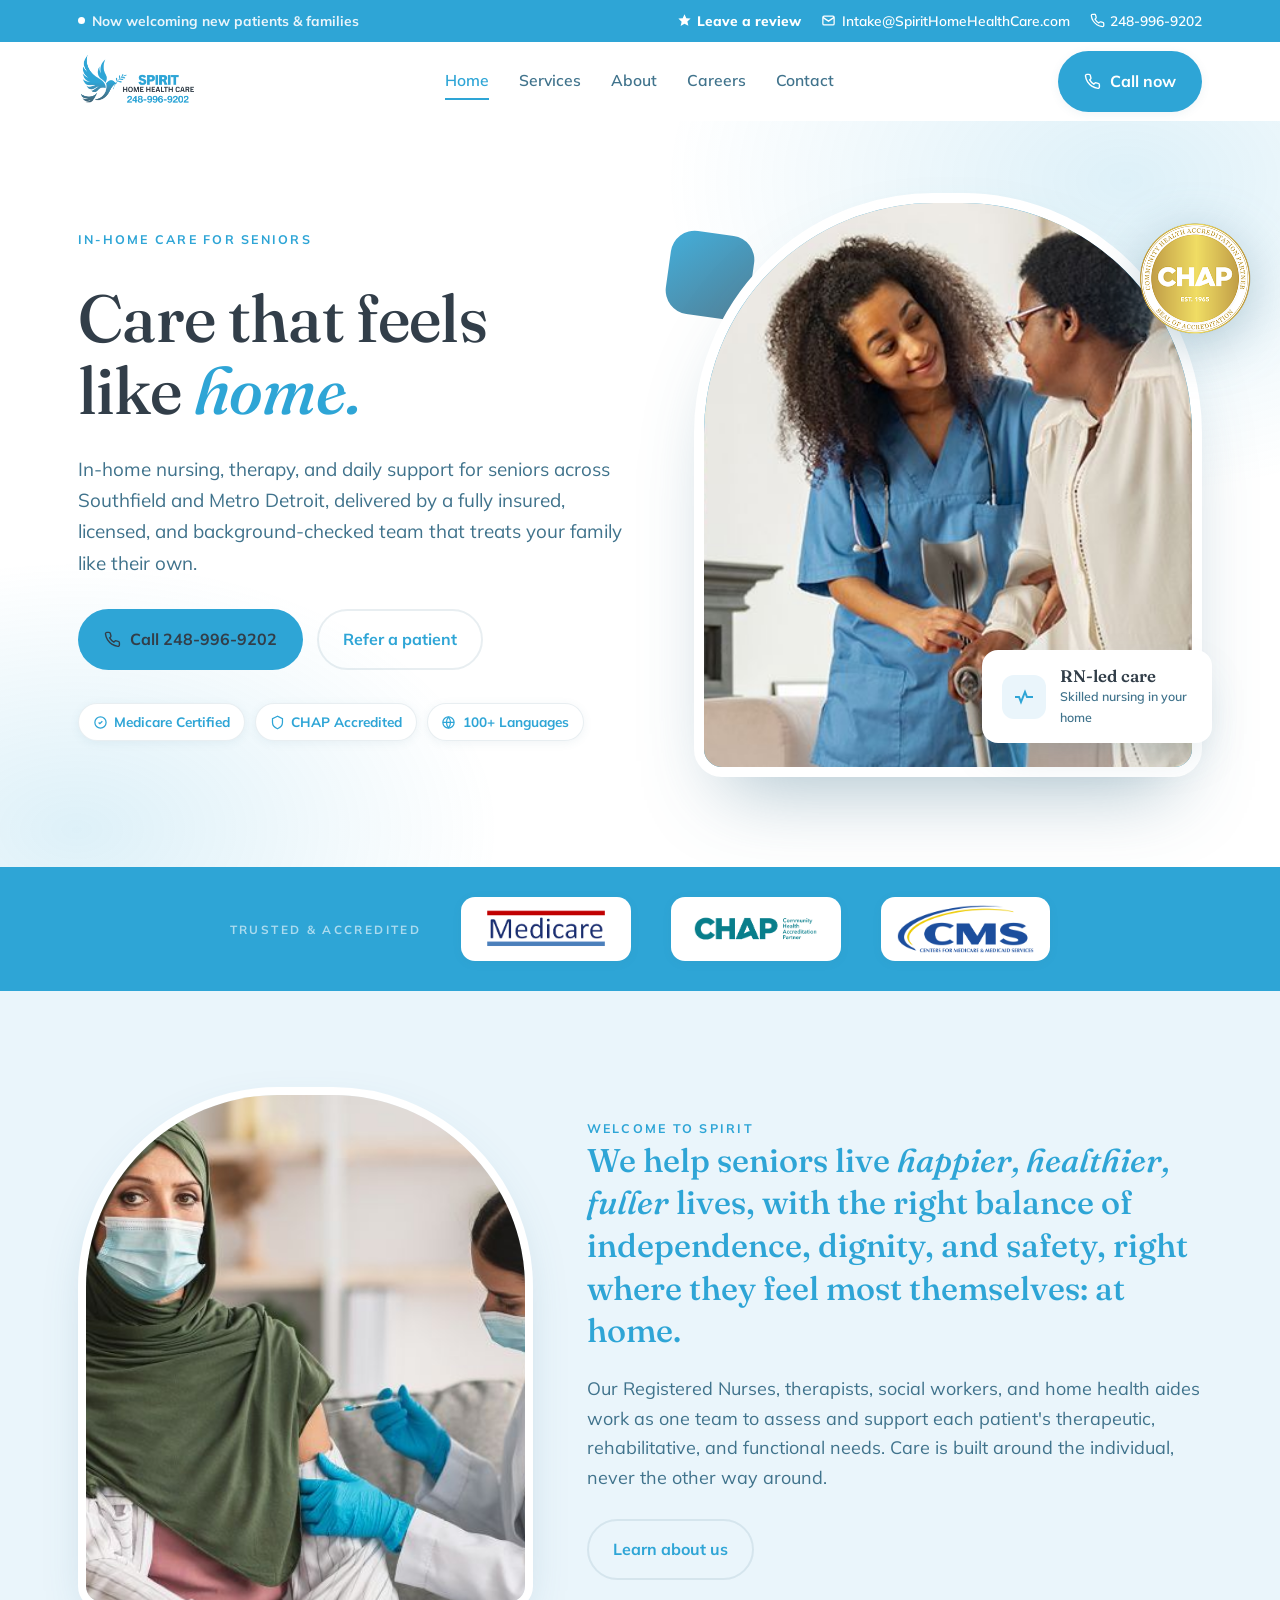
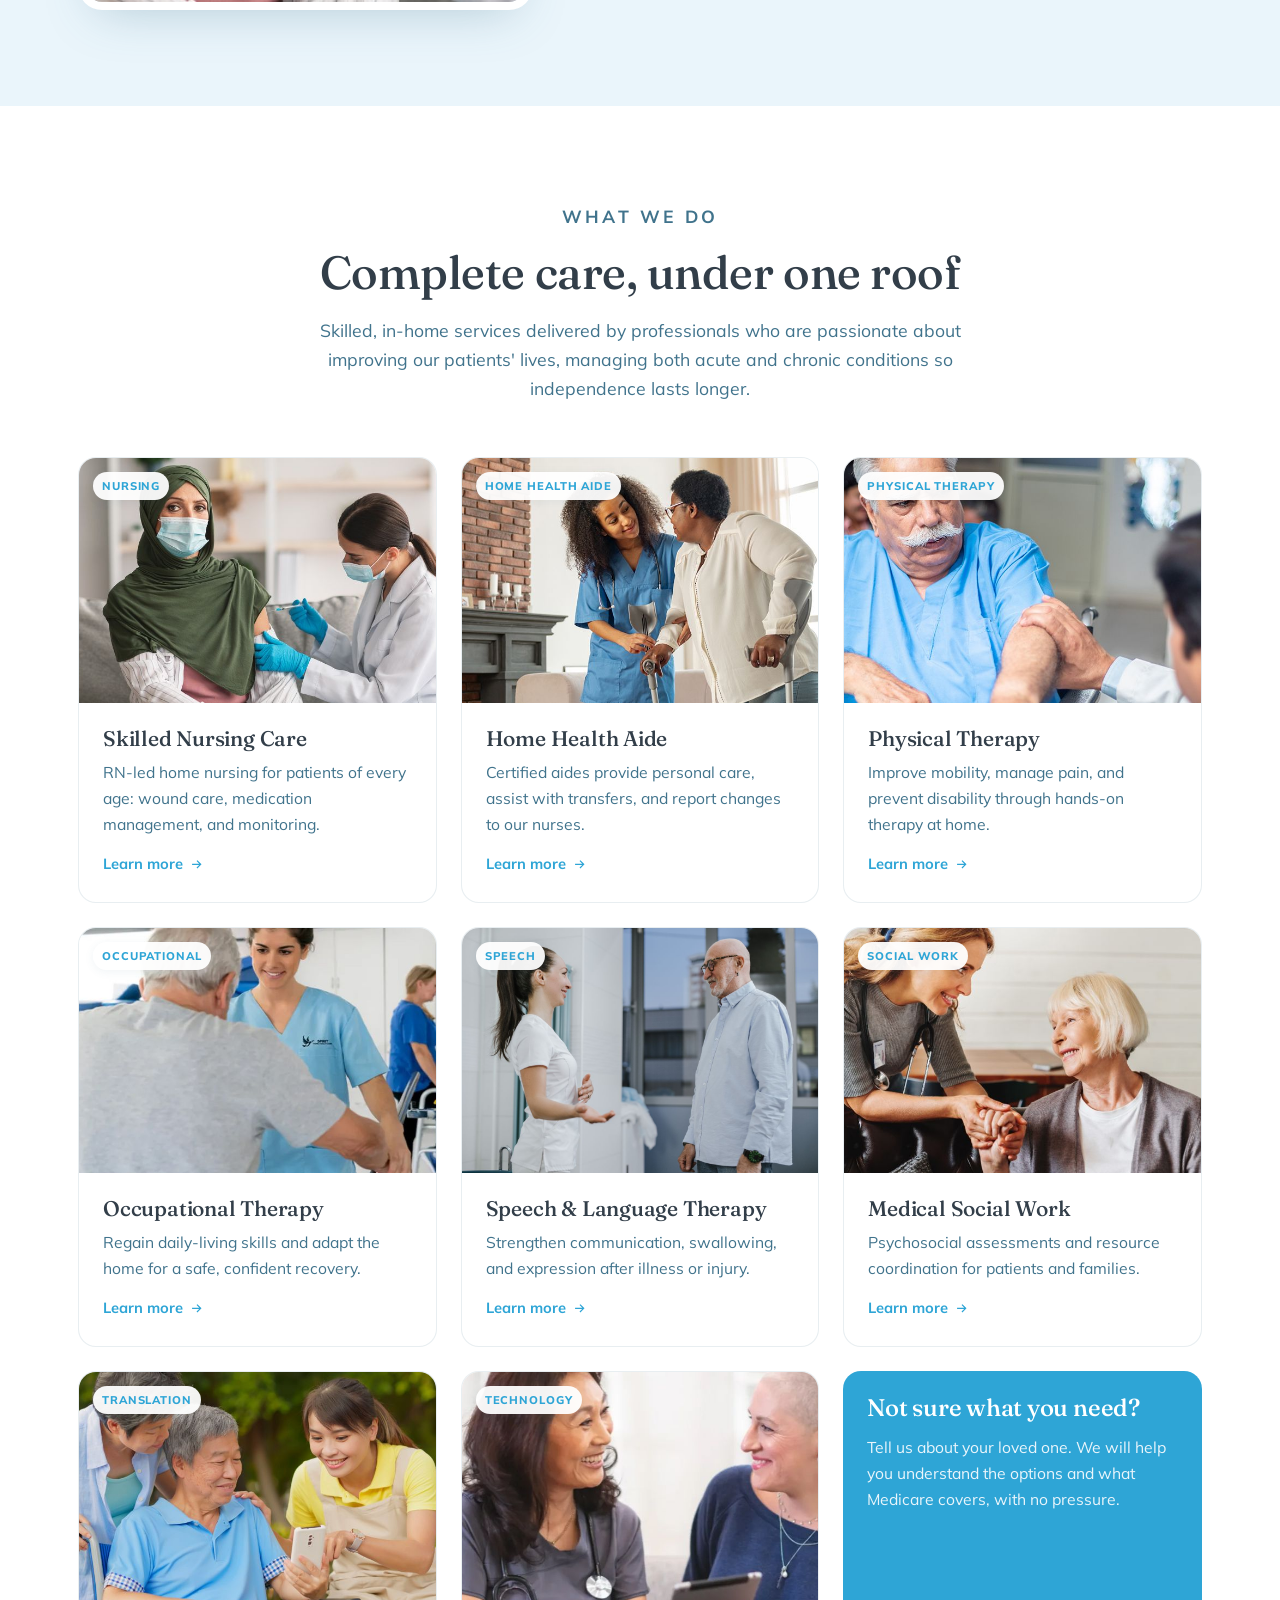
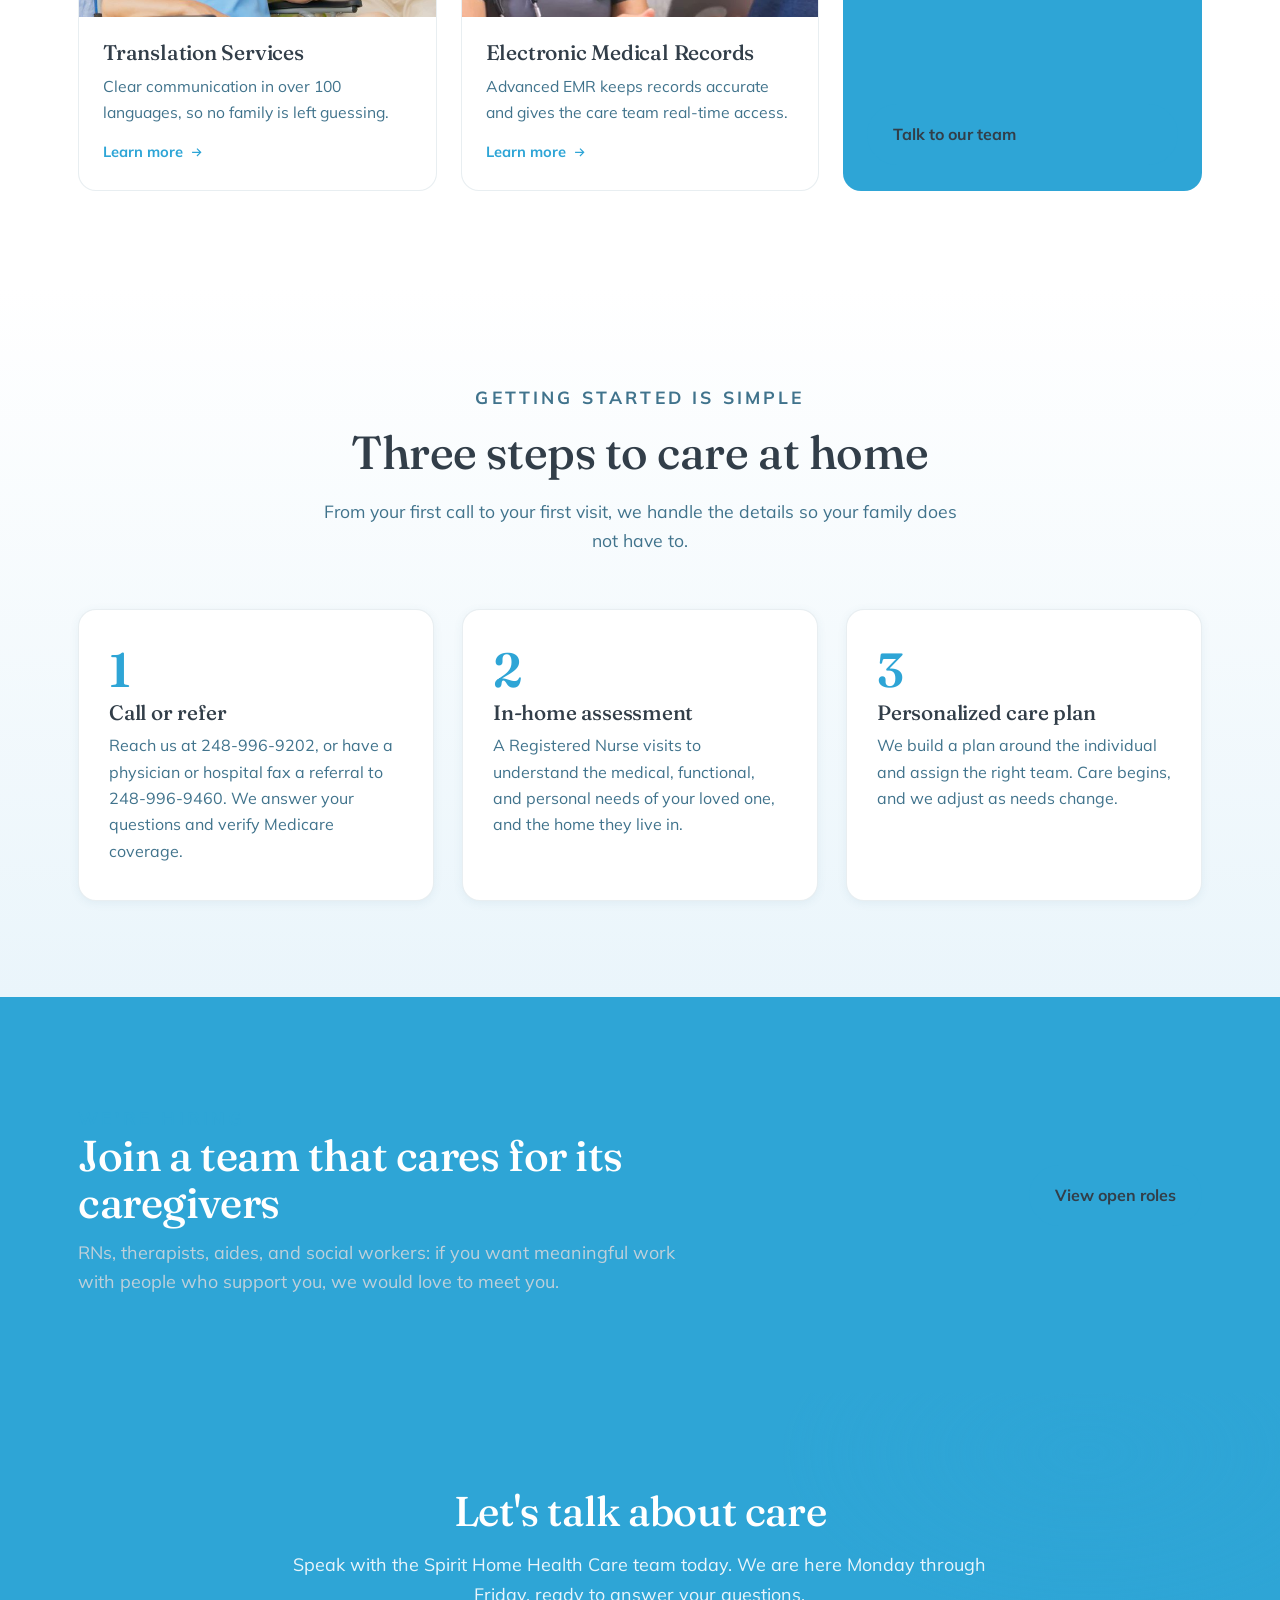
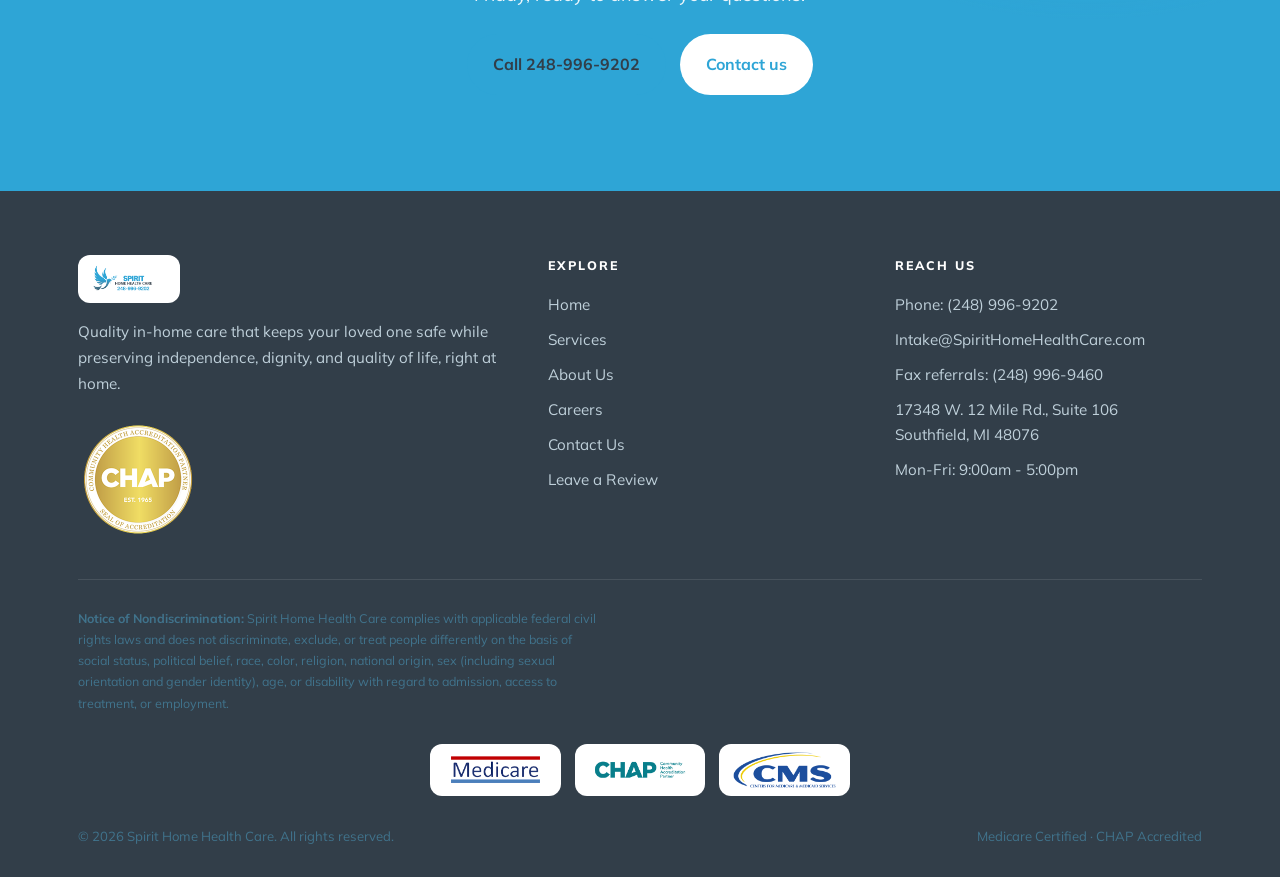
==== index.html @ 1a6d893d "Remove placeholder social media icons and links" ====
<!DOCTYPE html>
<html lang="en">
<head>
<meta charset="UTF-8" />
<meta name="viewport" content="width=device-width, initial-scale=1" />
<title>Spirit Home Health Care | Care that feels like home</title>
<meta name="description" content="In-home nursing, therapy, and daily support for seniors across Southfield and Metro Detroit. Medicare certified, CHAP accredited. Call 248-996-9202." />
<link rel="icon" href="favicon.ico" sizes="any">
<link rel="icon" type="image/png" href="assets/img/favicon-256.png">
<link rel="apple-touch-icon" href="assets/img/apple-touch-icon.png">
<link rel="preconnect" href="https://fonts.googleapis.com">
<link rel="preconnect" href="https://fonts.gstatic.com" crossorigin>
<link href="https://fonts.googleapis.com/css2?family=Fraunces:ital,opsz,wght@0,9..144,400;0,9..144,500;0,9..144,600;1,9..144,400&family=Mulish:wght@400;500;600;700;800&display=swap" rel="stylesheet">
<style>
:root{
  --teal-deep:#2EA5D6;--teal:#2EA5D6;--teal-bright:#2EA5D6;
  --sand:#EAF5FB;--paper:#FFFFFF;--amber:#2EA5D6;--amber-deep:#40738C;
  --ink:#323E49;--ink-soft:#40738C;--line:rgba(64,115,140,.12);
  --shadow-sm:0 2px 10px rgba(64,115,140,.08);--shadow-md:0 18px 50px -20px rgba(64,115,140,.35);
  --shadow-lg:0 40px 80px -30px rgba(64,115,140,.45);--r:18px;--maxw:1180px;
  --display:"Fraunces",Georgia,"Times New Roman",serif;
  --body:"Mulish",-apple-system,BlinkMacSystemFont,"Segoe UI",sans-serif;
}
*{box-sizing:border-box;margin:0;padding:0}
html{scroll-behavior:smooth}
body{font-family:var(--body);color:var(--ink);background:var(--paper);font-size:18px;line-height:1.65;-webkit-font-smoothing:antialiased;overflow-x:hidden}
img{max-width:100%;display:block}
a{color:inherit;text-decoration:none}
h1,h2,h3{font-family:var(--display);font-weight:500;line-height:1.08;letter-spacing:-.01em}
.wrap{max-width:var(--maxw);margin:0 auto;padding:0 28px}
.eyebrow{font-family:var(--body);font-weight:700;font-size:.78rem;letter-spacing:.18em;text-transform:uppercase;color:var(--teal)}
.btn{display:inline-flex;align-items:center;gap:.55em;font-family:var(--body);font-weight:700;font-size:1rem;padding:.95em 1.5em;border-radius:100px;border:2px solid transparent;cursor:pointer;transition:transform .25s cubic-bezier(.2,.8,.2,1),box-shadow .25s,background .25s,color .25s;will-change:transform}
.btn svg{width:1.05em;height:1.05em}
.btn-primary{background:var(--teal-deep);color:#fff;box-shadow:var(--shadow-sm)}
.btn-primary:hover{transform:translateY(-3px);box-shadow:var(--shadow-md);background:#40738C}
.btn-amber{background:var(--amber);color:var(--ink)}
.btn-amber:hover{transform:translateY(-3px);box-shadow:0 18px 40px -16px rgba(46,165,214,.7);background:var(--amber-deep);color:#fff}
.btn-ghost{background:transparent;color:var(--teal-deep);border-color:var(--line)}
.btn-ghost:hover{transform:translateY(-3px);border-color:var(--teal);background:#fff;box-shadow:var(--shadow-sm)}
.btn-white{background:#fff;color:var(--teal-deep)}
.btn-white:hover{transform:translateY(-3px);box-shadow:var(--shadow-md)}
:focus-visible{outline:3px solid var(--amber);outline-offset:3px;border-radius:6px}
.util{background:var(--teal-deep);color:#EAF5FB;font-size:.86rem}
.util .wrap{display:flex;align-items:center;justify-content:space-between;gap:16px;min-height:42px;flex-wrap:wrap}
.util a{display:inline-flex;align-items:center;gap:.4em;font-weight:600;color:#fff}
.util a:hover{color:#BFD0DA}
.util .review{color:#FFFFFF;font-weight:800}
.util .review:hover{color:#fff}
.util .pill{display:inline-flex;align-items:center;gap:.5em}
.util .dot{width:7px;height:7px;border-radius:50%;background:#FFFFFF;animation:pulse 2.4s infinite}
.util .right{display:flex;gap:20px;align-items:center;flex-wrap:wrap}
@keyframes pulse{0%{box-shadow:0 0 0 0 rgba(255,255,255,.6)}70%{box-shadow:0 0 0 9px rgba(255,255,255,0)}100%{box-shadow:0 0 0 0 rgba(255,255,255,0)}}
header.nav{position:sticky;top:0;z-index:50;background:rgba(255,255,255,.82);backdrop-filter:blur(12px);border-bottom:1px solid transparent;transition:box-shadow .3s,border-color .3s}
header.nav.scrolled{box-shadow:var(--shadow-sm);border-color:var(--line)}
.nav .wrap{display:flex;align-items:center;justify-content:space-between;gap:20px;min-height:78px;transition:min-height .3s}
header.nav.scrolled .wrap{min-height:64px}
.brand{display:flex;align-items:center;gap:12px;font-family:var(--display);font-weight:600;font-size:1.32rem;color:var(--teal-deep);letter-spacing:-.02em}
.brand .mark{width:42px;height:42px;border-radius:12px;background:linear-gradient(140deg,var(--teal),var(--teal-deep));display:grid;place-items:center;color:#fff;flex:none;box-shadow:var(--shadow-sm)}
.brand .mark svg{width:24px;height:24px}
.brand small{display:block;font-family:var(--body);font-weight:600;font-size:.62rem;letter-spacing:.12em;text-transform:uppercase;color:var(--teal);margin-top:-2px}
nav.links{display:flex;align-items:center;gap:30px}
nav.links a{font-weight:600;font-size:.98rem;color:var(--ink-soft);position:relative;padding:4px 0}
nav.links a::after{content:"";position:absolute;left:0;bottom:-2px;width:0;height:2px;background:var(--teal);transition:width .28s ease}
nav.links a:hover{color:var(--teal-deep)}
nav.links a:hover::after{width:100%}
.p-home nav.links a[href="index.html"],.p-services nav.links a[href="services.html"],.p-about nav.links a[href="about.html"],.p-careers nav.links a[href="careers.html"],.p-contact nav.links a[href="contact.html"]{color:var(--teal-deep)}
.p-home nav.links a[href="index.html"]::after,.p-services nav.links a[href="services.html"]::after,.p-about nav.links a[href="about.html"]::after,.p-careers nav.links a[href="careers.html"]::after,.p-contact nav.links a[href="contact.html"]::after{width:100%}
.nav-cta{display:flex;align-items:center;gap:14px}
.menu-btn{display:none;position:relative;background:none;border:0;cursor:pointer;color:var(--teal-deep);padding:8px}
.menu-btn svg{width:28px;height:28px;transition:opacity .2s}
.nav-overlay{position:fixed;inset:0;background:rgba(64,115,140,.5);backdrop-filter:blur(2px);opacity:0;visibility:hidden;pointer-events:none;transition:opacity .35s,visibility .35s;z-index:49}
.nav-overlay.open{opacity:1;visibility:visible;pointer-events:auto}
body.menu-open{overflow:hidden}
body.menu-open .menu-btn>svg{opacity:0}
body.menu-open .menu-btn::before,body.menu-open .menu-btn::after{content:"";position:absolute;left:50%;top:50%;width:24px;height:2.5px;background:#fff;border-radius:2px}
body.menu-open .menu-btn::before{transform:translate(-50%,-50%) rotate(45deg)}
body.menu-open .menu-btn::after{transform:translate(-50%,-50%) rotate(-45deg)}
.hero{position:relative;padding:72px 0 90px;overflow:hidden}
.hero::before{content:"";position:absolute;inset:0;z-index:-2;background:radial-gradient(60% 70% at 88% 8%,rgba(46,165,214,.16),transparent 60%),radial-gradient(55% 60% at 6% 95%,rgba(46,165,214,.16),transparent 60%),var(--paper)}
.hero .wrap{display:grid;grid-template-columns:1.05fr .95fr;gap:54px;align-items:center}
.hero-copy{max-width:560px}
.hero h1{font-size:clamp(2.6rem,5.4vw,4.15rem);color:var(--ink);margin:.5em 0 .42em}
.hero h1 .ital{font-style:italic;color:var(--teal-deep)}
.hero p.lede{font-size:1.18rem;color:var(--ink-soft);max-width:30em}
.hero .cta-row{display:flex;gap:14px;flex-wrap:wrap;margin-top:30px}
.hero .chips{display:flex;gap:10px;flex-wrap:wrap;margin-top:34px}
.chip{display:inline-flex;align-items:center;gap:.5em;background:#fff;border:1px solid var(--line);border-radius:100px;padding:.5em 1em;font-size:.85rem;font-weight:700;color:var(--teal-deep);box-shadow:var(--shadow-sm)}
.chip svg{width:1.1em;height:1.1em;color:var(--teal)}
.hero-media{position:relative}
.arch{position:relative;border-radius:240px 240px 28px 28px;overflow:hidden;box-shadow:var(--shadow-lg);aspect-ratio:4/4.6;background:var(--teal-deep);border:10px solid #fff}
.arch svg{width:100%;height:100%;display:block}
.hero-media .badge{position:absolute;right:-10px;bottom:34px;background:#fff;border-radius:16px;padding:16px 20px;box-shadow:var(--shadow-md);display:flex;align-items:center;gap:14px;max-width:230px}
.hero-media .badge .ic{width:44px;height:44px;border-radius:12px;background:var(--sand);display:grid;place-items:center;color:var(--teal);flex:none}
.hero-media .badge .ic svg{width:24px;height:24px}
.hero-media .badge b{font-family:var(--display);font-weight:600;font-size:1.05rem;color:var(--ink);display:block;line-height:1.2}
.hero-media .badge span{font-size:.78rem;color:var(--ink-soft);font-weight:600}
.hero-media .leaf{position:absolute;left:-26px;top:40px;width:84px;height:84px;border-radius:24px;background:linear-gradient(140deg,var(--amber),var(--amber-deep));opacity:.9;z-index:-1;transform:rotate(8deg)}
.page-hero{position:relative;padding:60px 0 52px;overflow:hidden}
.page-hero::before{content:"";position:absolute;inset:0;z-index:-1;background:radial-gradient(60% 90% at 92% 0%,rgba(46,165,214,.14),transparent 60%),radial-gradient(50% 80% at 0% 100%,rgba(46,165,214,.14),transparent 60%),var(--paper)}
.page-hero .crumb{font-weight:700;font-size:.8rem;color:var(--teal);letter-spacing:.04em}
.page-hero .crumb a{color:var(--ink-soft)}
.page-hero .crumb a:hover{color:var(--teal)}
.page-hero h1{font-size:clamp(2.3rem,5vw,3.5rem);color:var(--ink);margin:.3em 0 .35em}
.page-hero p{font-size:1.15rem;color:var(--ink-soft);max-width:46em}
.trust{background:var(--teal-deep);color:#BFD0DA;padding:30px 0}
.trust .wrap{display:flex;align-items:center;justify-content:center;gap:16px 40px;flex-wrap:wrap}
.trust .label{font-size:.74rem;letter-spacing:.2em;text-transform:uppercase;font-weight:700;color:rgba(255,255,255,.6)}
.seal{display:inline-flex;align-items:center;gap:10px;background:#fff;color:var(--teal-deep);border-radius:14px;padding:.55em 1.15em;font-weight:800;font-size:.9rem;box-shadow:var(--shadow-sm)}
.seal svg{width:26px;height:26px;color:var(--teal);flex:none}
.seal small{display:block;font-weight:600;font-size:.66rem;color:var(--ink-soft);letter-spacing:.02em}
.seal img{height:48px;width:auto;display:block}
section{padding:96px 0}
.sec-head{max-width:660px;margin-bottom:54px}
.sec-head.center{margin-left:auto;margin-right:auto;text-align:center}
.sec-head h2{font-size:clamp(2rem,4vw,2.9rem);color:var(--ink);margin:.35em 0 .4em}
.sec-head p{color:var(--ink-soft);font-size:1.1rem}
.mission{background:var(--sand)}
.mission .wrap{display:grid;grid-template-columns:.85fr 1.15fr;gap:54px;align-items:center}
.mission .figure{position:relative;border-radius:200px 200px 24px 24px;overflow:hidden;aspect-ratio:1/1.15;border:8px solid #fff;box-shadow:var(--shadow-md);background:var(--sand)}
.mission .figure svg{width:100%;height:100%;display:block}
.mission blockquote{font-family:var(--display);font-size:clamp(1.5rem,3vw,2.05rem);line-height:1.3;color:var(--teal-deep);font-weight:500}
.mission blockquote .ital{font-style:italic}
.mission .who{margin-top:22px;font-weight:700;color:var(--ink)}
.mission .who span{display:block;font-weight:600;color:var(--ink-soft);font-size:.92rem}
.svc-grid{display:grid;grid-template-columns:repeat(3,1fr);gap:24px}
.card{background:#fff;border:1px solid var(--line);border-radius:var(--r);overflow:hidden;display:flex;flex-direction:column;transition:transform .4s cubic-bezier(.2,.8,.2,1),box-shadow .4s}
.card:hover{transform:translateY(-8px);box-shadow:var(--shadow-md)}
.card .ph{position:relative;aspect-ratio:16/11;overflow:hidden;background:var(--sand)}
.card .ph svg{width:100%;height:100%;display:block;transition:transform .7s cubic-bezier(.2,.8,.2,1)}
.card:hover .ph svg{transform:scale(1.06)}
.card .tag{position:absolute;left:14px;top:14px;z-index:1;background:rgba(255,255,255,.94);color:var(--teal-deep);font-size:.7rem;font-weight:800;letter-spacing:.08em;text-transform:uppercase;padding:.4em .8em;border-radius:100px;box-shadow:var(--shadow-sm)}
.card .body{padding:24px 24px 26px;display:flex;flex-direction:column;gap:10px;flex:1}
.card h3{font-size:1.32rem;color:var(--ink)}
.card p{font-size:.98rem;color:var(--ink-soft);flex:1}
.card .more{display:inline-flex;align-items:center;gap:.4em;font-weight:700;font-size:.92rem;color:var(--teal);margin-top:4px}
.card .more svg{width:1em;height:1em;transition:transform .25s}
.card:hover .more svg{transform:translateX(4px)}
.steps{background:linear-gradient(180deg,var(--paper),var(--sand))}
.step-grid{display:grid;grid-template-columns:repeat(3,1fr);gap:28px}
.step{background:#fff;border-radius:var(--r);padding:36px 30px;border:1px solid var(--line);position:relative;box-shadow:var(--shadow-sm)}
.step .num{font-family:var(--display);font-size:3rem;color:var(--amber);font-weight:600;line-height:1}
.step h3{font-size:1.3rem;margin:.4em 0 .35em;color:var(--ink)}
.step p{color:var(--ink-soft);font-size:1rem}
.why .wrap{display:grid;grid-template-columns:1fr 1fr;gap:60px;align-items:center}
.val{display:flex;gap:18px;padding:20px 0;border-top:1px solid var(--line)}
.val:first-of-type{border-top:0}
.val .ic{width:52px;height:52px;border-radius:14px;background:var(--sand);color:var(--teal);display:grid;place-items:center;flex:none}
.val .ic svg{width:26px;height:26px}
.val h3{font-size:1.18rem;margin-bottom:4px;color:var(--ink)}
.val p{color:var(--ink-soft);font-size:.98rem}
.why-media{position:relative;border-radius:24px 24px 200px 200px;overflow:hidden;aspect-ratio:1/1.2;border:8px solid #fff;box-shadow:var(--shadow-md);background:var(--teal-deep)}
.why-media svg{width:100%;height:100%;display:block}
.arch img,.mission .figure img,.why-media img{width:100%;height:100%;object-fit:cover;display:block}
.card .ph img{width:100%;height:100%;object-fit:cover;display:block;transition:transform .7s cubic-bezier(.2,.8,.2,1)}
.card:hover .ph img{transform:scale(1.06)}
.svc-row{display:grid;grid-template-columns:1fr 1fr;gap:50px;align-items:center;padding:46px 0;border-bottom:1px solid var(--line)}
.svc-row:last-of-type{border-bottom:0}
.svc-row .svc-art{border-radius:var(--r);overflow:hidden;box-shadow:var(--shadow-md);aspect-ratio:16/12;background:var(--sand)}
.svc-row.flip .svc-art{order:2}
.svc-art svg{width:100%;height:100%;display:block}
.svc-row .tagx{display:inline-block;font-size:.72rem;font-weight:800;letter-spacing:.12em;text-transform:uppercase;color:var(--teal);margin-bottom:8px}
.svc-row h2{font-size:clamp(1.6rem,3vw,2.05rem);color:var(--ink);margin-bottom:.4em}
.svc-row p{color:var(--ink-soft)}
.svc-row ul{list-style:none;margin-top:18px;display:grid;gap:10px}
.svc-row li{display:flex;gap:10px;align-items:flex-start;font-weight:600;color:var(--ink);font-size:.98rem}
.svc-row li svg{width:20px;height:20px;color:var(--teal);flex:none;margin-top:2px}
.roles{display:grid;grid-template-columns:repeat(3,1fr);gap:22px}
.role{background:#fff;border:1px solid var(--line);border-radius:var(--r);padding:28px;box-shadow:var(--shadow-sm);transition:transform .35s,box-shadow .35s}
.role:hover{transform:translateY(-6px);box-shadow:var(--shadow-md)}
.role .ic{width:50px;height:50px;border-radius:13px;background:var(--sand);color:var(--teal);display:grid;place-items:center;margin-bottom:14px}
.role .ic svg{width:26px;height:26px}
.role h3{font-size:1.2rem;color:var(--ink);margin-bottom:6px}
.role p{font-size:.95rem;color:var(--ink-soft)}
.role .type{font-size:.78rem;font-weight:800;letter-spacing:.08em;text-transform:uppercase;color:var(--amber-deep);margin-top:14px}
.stats{display:grid;grid-template-columns:repeat(4,1fr);gap:20px}
.stat{background:#fff;border:1px solid var(--line);border-radius:var(--r);padding:26px;text-align:center;box-shadow:var(--shadow-sm)}
.stat b{font-family:var(--display);font-size:2.4rem;color:var(--teal-deep);display:block;line-height:1}
.stat span{font-weight:700;font-size:.9rem;color:var(--ink-soft);margin-top:6px;display:block}
.careers-band{background:var(--teal-deep);color:#EAF5FB;position:relative;overflow:hidden}
.careers-band::before{content:"";position:absolute;inset:0;background:radial-gradient(50% 80% at 85% 20%,rgba(46,165,214,.3),transparent 60%),radial-gradient(40% 70% at 10% 90%,rgba(46,165,214,.22),transparent 60%)}
.careers-band .wrap{position:relative;display:grid;grid-template-columns:1.4fr .9fr;gap:40px;align-items:center}
.careers-band h2{color:#fff;font-size:clamp(1.9rem,3.6vw,2.7rem)}
.careers-band p{color:#BFD0DA;font-size:1.12rem;margin-top:.6em;max-width:34em}
.careers-band .cta-side{display:flex;justify-content:flex-end}
.cta-band{background:linear-gradient(150deg,var(--teal-deep),var(--teal));color:#fff;text-align:center;position:relative;overflow:hidden}
.cta-band::before{content:"";position:absolute;inset:0;background:radial-gradient(40% 70% at 85% 15%,rgba(46,165,214,.35),transparent 60%),radial-gradient(40% 70% at 12% 90%,rgba(46,165,214,.25),transparent 60%)}
.cta-band .wrap{position:relative}
.cta-band h2{color:#fff;font-size:clamp(1.8rem,3.6vw,2.6rem);margin-bottom:.4em}
.cta-band p{color:#EAF5FB;font-size:1.12rem;max-width:40em;margin:0 auto 1.4em}
.cta-band .btn-row{display:flex;gap:14px;justify-content:center;flex-wrap:wrap}
.contact{background:var(--sand)}
.contact .wrap{display:grid;grid-template-columns:1fr 1.05fr;gap:50px;align-items:start}
.contact-info .line{display:flex;gap:16px;padding:18px 0;border-bottom:1px solid var(--line)}
.contact-info .line>div{min-width:0;flex:1}
.contact-info .line:last-child{border-bottom:0}
.contact-info .ic{width:48px;height:48px;border-radius:12px;background:#fff;color:var(--teal);display:grid;place-items:center;flex:none;box-shadow:var(--shadow-sm)}
.contact-info .ic svg{width:24px;height:24px}
.contact-info .label{font-size:.74rem;letter-spacing:.14em;text-transform:uppercase;font-weight:800;color:var(--teal);margin-bottom:2px}
.contact-info .val-txt{font-size:1.12rem;font-weight:700;color:var(--ink);overflow-wrap:anywhere}
.contact-info .val-txt a:hover{color:var(--teal)}
.contact-info .sub{font-size:.92rem;color:var(--ink-soft);font-weight:600}
.form{background:#fff;border-radius:var(--r);padding:34px;box-shadow:var(--shadow-md);border:1px solid var(--line)}
.form h3{font-size:1.55rem;color:var(--ink);margin-bottom:6px}
.form>p{color:var(--ink-soft);font-size:.98rem;margin-bottom:22px}
.field{margin-bottom:16px}
.field label{display:block;font-weight:700;font-size:.86rem;color:var(--ink);margin-bottom:6px}
.field input,.field select,.field textarea{width:100%;font-family:var(--body);font-size:1rem;color:var(--ink);padding:.85em 1em;border:1.5px solid var(--line);border-radius:12px;background:var(--paper);transition:border-color .2s,box-shadow .2s}
.field input:focus,.field select:focus,.field textarea:focus{outline:none;border-color:var(--teal);box-shadow:0 0 0 4px rgba(21,128,143,.12)}
.row2{display:grid;grid-template-columns:1fr 1fr;gap:16px}
.form .btn-amber{width:100%;justify-content:center;margin-top:6px}
.form .note{font-size:.8rem;color:var(--ink-soft);text-align:center;margin-top:12px}
.map-embed{border-radius:var(--r);overflow:hidden;box-shadow:var(--shadow-md);border:1px solid var(--line);aspect-ratio:16/9;background:var(--sand);margin-top:40px}
.map-embed iframe{width:100%;height:100%;border:0;display:block}
footer.site{background:var(--ink);color:#BFD0DA;padding:64px 0 30px;font-size:.95rem}
footer.site .top{display:grid;grid-template-columns:1.4fr 1fr 1fr;gap:40px;padding-bottom:40px;border-bottom:1px solid rgba(255,255,255,.1)}
footer.site .brand{color:#fff}
footer.site .brand small{color:var(--teal-bright)}
footer.site p.about{margin-top:16px;max-width:32em;color:#BFD0DA;line-height:1.7}
footer.site h4{font-family:var(--body);font-weight:800;font-size:.78rem;letter-spacing:.16em;text-transform:uppercase;color:#fff;margin-bottom:16px}
footer.site ul{list-style:none;display:flex;flex-direction:column;gap:10px}
footer.site ul a{overflow-wrap:anywhere}
footer.site ul a:hover{color:var(--amber)}
footer.site .social{display:flex;gap:12px;margin-top:18px}
footer.site .social a{width:40px;height:40px;border-radius:10px;background:rgba(255,255,255,.08);display:grid;place-items:center;transition:background .25s,transform .25s}
footer.site .social a:hover{background:var(--teal);transform:translateY(-3px)}
footer.site .social svg{width:18px;height:18px;color:#fff}
footer.site .notice{font-size:.78rem;color:#40738C;line-height:1.7;margin-top:28px;max-width:75ch}
footer.site .legal{display:flex;justify-content:space-between;gap:16px;flex-wrap:wrap;margin-top:24px;font-size:.82rem;color:#40738C}
.reveal{opacity:0;transform:translateY(26px);transition:opacity .8s cubic-bezier(.2,.8,.2,1),transform .8s cubic-bezier(.2,.8,.2,1)}
.reveal.in{opacity:1;transform:none}
[data-delay="1"]{transition-delay:.08s}[data-delay="2"]{transition-delay:.16s}
[data-delay="3"]{transition-delay:.24s}[data-delay="4"]{transition-delay:.32s}[data-delay="5"]{transition-delay:.4s}
.load{opacity:0;transform:translateY(20px);animation:rise .9s cubic-bezier(.2,.8,.2,1) forwards}
.load.d1{animation-delay:.1s}.load.d2{animation-delay:.24s}.load.d3{animation-delay:.38s}.load.d4{animation-delay:.52s}.load.d5{animation-delay:.66s}
@keyframes rise{to{opacity:1;transform:none}}
.arch{animation:archIn 1.1s cubic-bezier(.2,.8,.2,1) .3s both}
@keyframes archIn{from{opacity:0;transform:translateY(24px)}to{opacity:1;transform:none}}
@media(max-width:980px){
 .hero .wrap{grid-template-columns:1fr;gap:42px}
 .hero-media{max-width:460px;margin:0 auto}
 .mission .wrap,.why .wrap,.contact .wrap,.careers-band .wrap{grid-template-columns:1fr;gap:38px}
 .careers-band .cta-side{justify-content:flex-start}
 .svc-grid,.roles{grid-template-columns:repeat(2,1fr)}
 .step-grid{grid-template-columns:1fr}
 .svc-row{grid-template-columns:1fr;gap:30px}
 .svc-row.flip .svc-art{order:0}
 .stats{grid-template-columns:repeat(2,1fr)}
 footer.site .top{grid-template-columns:1fr 1fr}
}
@media(max-width:900px){
 nav.links{position:fixed;top:0;right:0;left:auto;width:min(320px,84vw);height:100vh;height:100dvh;background:linear-gradient(160deg,var(--teal-deep),#323E49);flex-direction:column;align-items:flex-start;justify-content:flex-start;gap:6px;padding:96px 28px;box-shadow:var(--shadow-lg);transform:translateX(105%);transition:transform .35s cubic-bezier(.2,.8,.2,1);z-index:60;overflow-y:auto}
 nav.links.open{transform:none}
 nav.links a{font-size:1.1rem;font-weight:700;padding:12px 0;width:100%;border-bottom:1px solid rgba(255,255,255,.14);color:#fff}
 nav.links a:hover{color:var(--amber)}
 .p-home nav.links a[href="index.html"],.p-services nav.links a[href="services.html"],.p-about nav.links a[href="about.html"],.p-careers nav.links a[href="careers.html"],.p-contact nav.links a[href="contact.html"]{color:var(--amber)}
 .menu-btn{display:inline-flex;z-index:70}
 .nav-cta .btn-text{display:none}
}
@media(max-width:720px){
 body{font-size:17px}
 .svc-grid,.roles{grid-template-columns:1fr}
 .util .hide-sm{display:none}
 .row2{grid-template-columns:1fr}
 footer.site .top{grid-template-columns:1fr}
 section{padding:72px 0}
}
@media(prefers-reduced-motion:reduce){
 *{animation:none!important;transition:none!important;scroll-behavior:auto!important}
 .reveal{opacity:1;transform:none}.load{opacity:1;transform:none}
}

.brand .logo{height:54px;width:auto;display:block}
.brand{gap:0}
@media(max-width:560px){.brand .logo{height:44px}}
.hero-seal{position:absolute;top:96px;right:24px;width:122px;height:122px;z-index:3;filter:drop-shadow(0 12px 26px rgba(64,115,140,.35))}@media(max-width:900px){.hero-seal{width:88px;top:72px;right:14px}}
.gt-wrap{display:inline-flex;align-items:center}#google_translate_element .goog-te-gadget{font-size:0}#google_translate_element .goog-te-combo{margin:0;padding:3px 8px;border-radius:8px;border:1px solid rgba(255,255,255,.45);background:rgba(255,255,255,.14);color:#fff;font-family:var(--body);font-size:.8rem;font-weight:600;cursor:pointer;line-height:1.3}#google_translate_element .goog-te-combo option{color:#323E49}.goog-te-banner-frame,.goog-logo-link,.goog-te-gadget span{display:none!important}.goog-te-gadget{color:transparent!important}body{top:0!important}
</style>
</head>
<body class="p-home">
<div class="util">
  <div class="wrap">
    <span class="pill"><span class="dot"></span><strong>Now welcoming new patients &amp; families</strong></span>
    <span class="right">
      <span class="gt-wrap"><span id="google_translate_element"></span></span>
      <a class="review" href="https://maps.app.goo.gl/78KayNpbwFcHHtH17" target="_blank" rel="noopener" aria-label="Leave us a Google review"><svg viewBox="0 0 24 24" fill="currentColor" width="15" height="15"><path d="M12 2l2.9 6.3 6.9.6-5.2 4.6 1.6 6.8L12 17.3 5.8 20.9l1.6-6.8L2.2 8.9l6.9-.6z"/></svg>Leave a review</a>
      <a class="hide-sm" href="mailto:Intake@SpiritHomeHealthCare.com"><svg viewBox="0 0 24 24" fill="none" stroke="currentColor" stroke-width="2" width="15" height="15"><rect x="3" y="5" width="18" height="14" rx="2"/><path d="m3 7 9 6 9-6"/></svg>Intake@SpiritHomeHealthCare.com</a>
      <a href="tel:+12489969202"><svg viewBox="0 0 24 24" fill="none" stroke="currentColor" stroke-width="2" width="15" height="15"><path d="M22 16.92v3a2 2 0 0 1-2.18 2 19.79 19.79 0 0 1-8.63-3.07 19.5 19.5 0 0 1-6-6 19.79 19.79 0 0 1-3.07-8.67A2 2 0 0 1 4.11 2h3a2 2 0 0 1 2 1.72c.13.96.36 1.9.7 2.81a2 2 0 0 1-.45 2.11L8.09 9.91a16 16 0 0 0 6 6l1.27-1.27a2 2 0 0 1 2.11-.45c.91.34 1.85.57 2.81.7A2 2 0 0 1 22 16.92z"/></svg>248-996-9202</a>
    </span>
  </div>
</div>
<header class="nav" id="nav">
  <div class="wrap">
    <a class="brand" href="index.html"><img src="assets/img/logo.png" alt="Spirit Home Health Care, 248-996-9202" class="logo"/></a>
    <nav class="links" id="links">
      <a href="index.html">Home</a><a href="services.html">Services</a><a href="about.html">About</a><a href="careers.html">Careers</a><a href="contact.html">Contact</a>
    </nav>
    <div class="nav-cta">
      <a class="btn btn-primary" href="tel:+12489969202"><svg viewBox="0 0 24 24" fill="none" stroke="currentColor" stroke-width="2"><path d="M22 16.92v3a2 2 0 0 1-2.18 2 19.79 19.79 0 0 1-8.63-3.07 19.5 19.5 0 0 1-6-6 19.79 19.79 0 0 1-3.07-8.67A2 2 0 0 1 4.11 2h3a2 2 0 0 1 2 1.72c.13.96.36 1.9.7 2.81a2 2 0 0 1-.45 2.11L8.09 9.91a16 16 0 0 0 6 6l1.27-1.27a2 2 0 0 1 2.11-.45c.91.34 1.85.57 2.81.7A2 2 0 0 1 22 16.92z"/></svg><span class="btn-text">Call now</span></a>
      <button class="menu-btn" id="menuBtn" aria-label="Open menu" aria-expanded="false"><svg viewBox="0 0 24 24" fill="none" stroke="currentColor" stroke-width="2"><line x1="4" y1="7" x2="20" y2="7"/><line x1="4" y1="12" x2="20" y2="12"/><line x1="4" y1="17" x2="20" y2="17"/></svg></button>
    </div>
  </div>
</header>
<div class="nav-overlay" id="navOverlay" aria-hidden="true"></div>
<main>
<section class="hero">
  <img class="hero-seal" src="assets/img/chap-seal.png" alt="CHAP Accredited, Seal of Accreditation"/>
  <div class="wrap">
    <div class="hero-copy">
      <p class="eyebrow load d1">In-home care for seniors</p>
      <h1 class="load d2">Care that feels<br>like <span class="ital">home.</span></h1>
      <p class="lede load d3">In-home nursing, therapy, and daily support for seniors across Southfield and Metro Detroit, delivered by a fully insured, licensed, and background-checked team that treats your family like their own.</p>
      <div class="cta-row load d4">
        <a class="btn btn-amber" href="tel:+12489969202"><svg viewBox="0 0 24 24" fill="none" stroke="currentColor" stroke-width="2"><path d="M22 16.92v3a2 2 0 0 1-2.18 2 19.79 19.79 0 0 1-8.63-3.07 19.5 19.5 0 0 1-6-6 19.79 19.79 0 0 1-3.07-8.67A2 2 0 0 1 4.11 2h3a2 2 0 0 1 2 1.72c.13.96.36 1.9.7 2.81a2 2 0 0 1-.45 2.11L8.09 9.91a16 16 0 0 0 6 6l1.27-1.27a2 2 0 0 1 2.11-.45c.91.34 1.85.57 2.81.7A2 2 0 0 1 22 16.92z"/></svg>Call 248-996-9202</a>
        <a class="btn btn-ghost" href="contact.html">Refer a patient</a>
      </div>
      <div class="chips load d5">
        <span class="chip"><svg viewBox="0 0 24 24" fill="none" stroke="currentColor" stroke-width="2"><path d="m9 12 2 2 4-4"/><circle cx="12" cy="12" r="9"/></svg>Medicare Certified</span>
        <span class="chip"><svg viewBox="0 0 24 24" fill="none" stroke="currentColor" stroke-width="2"><path d="M12 2 4 6v6c0 5 3.5 8 8 10 4.5-2 8-5 8-10V6z"/></svg>CHAP Accredited</span>
        <span class="chip"><svg viewBox="0 0 24 24" fill="none" stroke="currentColor" stroke-width="2"><circle cx="12" cy="12" r="9"/><path d="M3 12h18M12 3a15 15 0 0 1 0 18M12 3a15 15 0 0 0 0 18"/></svg>100+ Languages</span>
      </div>
    </div>
    <div class="hero-media">
      <span class="leaf" aria-hidden="true"></span>
      <div class="arch"><img src="assets/img/hha.jpg" alt="A caregiver attending to a senior at home" loading="lazy"/></div>
      <div class="badge"><span class="ic"><svg viewBox="0 0 24 24" fill="none" stroke="currentColor" stroke-width="2"><path d="M3 12h4l2 5 4-10 2 5h6"/></svg></span><span><b>RN-led care</b><span>Skilled nursing in your home</span></span></div>
    </div>
  </div>
</section>

<div class="trust">
  <div class="wrap reveal">
    <span class="label">Trusted &amp; Accredited</span>
    <span class="seal"><img src="assets/img/cert-medicare.png" alt="Medicare Certified"/></span>
    <span class="seal"><img src="assets/img/cert-chap.png" alt="CHAP Accredited"/></span>
    <span class="seal"><img src="assets/img/cert-cms.png" alt="CMS, Centers for Medicare &amp; Medicaid Services"/></span>
  </div>
</div>

<section class="mission">
  <div class="wrap">
    <div class="figure reveal"><img src="assets/img/nursing.jpg" alt="Skilled in-home care from the Spirit team" loading="lazy"/></div>
    <div class="reveal" data-delay="1">
      <p class="eyebrow">Welcome to Spirit</p>
      <blockquote>We help seniors live <span class="ital">happier, healthier, fuller</span> lives, with the right balance of independence, dignity, and safety, right where they feel most themselves: at home.</blockquote>
      <p style="margin-top:22px;color:var(--ink-soft)">Our Registered Nurses, therapists, social workers, and home health aides work as one team to assess and support each patient's therapeutic, rehabilitative, and functional needs. Care is built around the individual, never the other way around.</p>
      <a class="btn btn-ghost" href="about.html" style="margin-top:26px">Learn about us</a>
    </div>
  </div>
</section>

<section id="services">
  <div class="wrap">
    <div class="sec-head center reveal">
      <p class="eyebrow">What we do</p>
      <h2>Complete care, under one roof</h2>
      <p>Skilled, in-home services delivered by professionals who are passionate about improving our patients' lives, managing both acute and chronic conditions so independence lasts longer.</p>
    </div>
    <div class="svc-grid">
      <a class="card reveal" href="services.html#nursing"><div class="ph"><span class="tag">Nursing</span><img src="assets/img/nursing.jpg" alt="Skilled nursing care" loading="lazy"/></div><div class="body"><h3>Skilled Nursing Care</h3><p>RN-led home nursing for patients of every age: wound care, medication management, and monitoring.</p><span class="more">Learn more <svg viewBox="0 0 24 24" fill="none" stroke="currentColor" stroke-width="2"><path d="M5 12h14M13 6l6 6-6 6"/></svg></span></div></a>
      <a class="card reveal" data-delay="1" href="services.html#hha"><div class="ph"><span class="tag">Home Health Aide</span><img src="assets/img/hha.jpg" alt="Home health aide assisting a patient" loading="lazy"/></div><div class="body"><h3>Home Health Aide</h3><p>Certified aides provide personal care, assist with transfers, and report changes to our nurses.</p><span class="more">Learn more <svg viewBox="0 0 24 24" fill="none" stroke="currentColor" stroke-width="2"><path d="M5 12h14M13 6l6 6-6 6"/></svg></span></div></a>
      <a class="card reveal" data-delay="2" href="services.html#pt"><div class="ph"><span class="tag">Physical Therapy</span><img src="assets/img/pt.jpg" alt="Physical therapy at home" loading="lazy"/></div><div class="body"><h3>Physical Therapy</h3><p>Improve mobility, manage pain, and prevent disability through hands-on therapy at home.</p><span class="more">Learn more <svg viewBox="0 0 24 24" fill="none" stroke="currentColor" stroke-width="2"><path d="M5 12h14M13 6l6 6-6 6"/></svg></span></div></a>
      <a class="card reveal" href="services.html#ot"><div class="ph"><span class="tag">Occupational</span><img src="assets/img/ot.jpg" alt="Occupational therapy at home" loading="lazy"/></div><div class="body"><h3>Occupational Therapy</h3><p>Regain daily-living skills and adapt the home for a safe, confident recovery.</p><span class="more">Learn more <svg viewBox="0 0 24 24" fill="none" stroke="currentColor" stroke-width="2"><path d="M5 12h14M13 6l6 6-6 6"/></svg></span></div></a>
      <a class="card reveal" data-delay="1" href="services.html#slt"><div class="ph"><span class="tag">Speech</span><img src="assets/img/slt.jpg" alt="Speech and language therapy" loading="lazy"/></div><div class="body"><h3>Speech &amp; Language Therapy</h3><p>Strengthen communication, swallowing, and expression after illness or injury.</p><span class="more">Learn more <svg viewBox="0 0 24 24" fill="none" stroke="currentColor" stroke-width="2"><path d="M5 12h14M13 6l6 6-6 6"/></svg></span></div></a>
      <a class="card reveal" data-delay="2" href="services.html#lmsw"><div class="ph"><span class="tag">Social Work</span><img src="assets/img/lmsw.jpg" alt="Medical social worker supporting a family" loading="lazy"/></div><div class="body"><h3>Medical Social Work</h3><p>Psychosocial assessments and resource coordination for patients and families.</p><span class="more">Learn more <svg viewBox="0 0 24 24" fill="none" stroke="currentColor" stroke-width="2"><path d="M5 12h14M13 6l6 6-6 6"/></svg></span></div></a>
      <a class="card reveal" href="services.html#translation"><div class="ph"><span class="tag">Translation</span><img src="assets/img/translation.jpg" alt="Translation and interpreter services" loading="lazy"/></div><div class="body"><h3>Translation Services</h3><p>Clear communication in over 100 languages, so no family is left guessing.</p><span class="more">Learn more <svg viewBox="0 0 24 24" fill="none" stroke="currentColor" stroke-width="2"><path d="M5 12h14M13 6l6 6-6 6"/></svg></span></div></a>
      <a class="card reveal" data-delay="1" href="services.html#emr"><div class="ph"><span class="tag">Technology</span><img src="assets/img/emr.jpg" alt="Electronic medical records" loading="lazy"/></div><div class="body"><h3>Electronic Medical Records</h3><p>Advanced EMR keeps records accurate and gives the care team real-time access.</p><span class="more">Learn more <svg viewBox="0 0 24 24" fill="none" stroke="currentColor" stroke-width="2"><path d="M5 12h14M13 6l6 6-6 6"/></svg></span></div></a>
      <article class="card reveal" data-delay="2" style="background:linear-gradient(150deg,var(--teal-deep),var(--teal));color:#fff;border:0;justify-content:center;align-items:flex-start"><div class="body" style="gap:14px"><h3 style="color:#fff;font-size:1.5rem">Not sure what you need?</h3><p style="color:#EAF5FB">Tell us about your loved one. We will help you understand the options and what Medicare covers, with no pressure.</p><a class="btn btn-amber" href="tel:+12489969202" style="margin-top:6px">Talk to our team</a></div></article>
    </div>
  </div>
</section>

<section class="steps">
  <div class="wrap">
    <div class="sec-head center reveal"><p class="eyebrow">Getting started is simple</p><h2>Three steps to care at home</h2><p>From your first call to your first visit, we handle the details so your family does not have to.</p></div>
    <div class="step-grid">
      <div class="step reveal"><div class="num">1</div><h3>Call or refer</h3><p>Reach us at 248-996-9202, or have a physician or hospital fax a referral to 248-996-9460. We answer your questions and verify Medicare coverage.</p></div>
      <div class="step reveal" data-delay="1"><div class="num">2</div><h3>In-home assessment</h3><p>A Registered Nurse visits to understand the medical, functional, and personal needs of your loved one, and the home they live in.</p></div>
      <div class="step reveal" data-delay="2"><div class="num">3</div><h3>Personalized care plan</h3><p>We build a plan around the individual and assign the right team. Care begins, and we adjust as needs change.</p></div>
    </div>
  </div>
</section>

<section class="careers-band">
  <div class="wrap">
    <div class="reveal"><p class="eyebrow" style="color:var(--amber)">We're hiring</p><h2>Join a team that cares for its caregivers</h2><p>RNs, therapists, aides, and social workers: if you want meaningful work with people who support you, we would love to meet you.</p></div>
    <div class="cta-side reveal" data-delay="1"><a class="btn btn-amber" href="careers.html">View open roles</a></div>
  </div>
</section>

<section class="cta-band">
  <div class="wrap reveal">
    <h2>Let's talk about care</h2>
    <p>Speak with the Spirit Home Health Care team today. We are here Monday through Friday, ready to answer your questions.</p>
    <div class="btn-row"><a class="btn btn-amber" href="tel:+12489969202">Call 248-996-9202</a><a class="btn btn-white" href="contact.html">Contact us</a></div>
  </div>
</section>
</main>
<footer class="site">
  <div class="wrap">
    <div class="top">
      <div>
        <a class="brand" href="index.html"><img src="assets/img/logo.png" alt="Spirit Home Health Care" style="height:48px;width:auto;background:#fff;padding:10px 14px;border-radius:12px"/></a>
        <p class="about">Quality in-home care that keeps your loved one safe while preserving independence, dignity, and quality of life, right at home.</p>
        <div style="margin-top:22px"><img src="assets/img/chap-seal.png" alt="CHAP Accredited, Seal of Accreditation" style="width:120px;height:120px;display:block"/></div>
      </div>
      <div><h4>Explore</h4><ul><li><a href="index.html">Home</a></li><li><a href="services.html">Services</a></li><li><a href="about.html">About Us</a></li><li><a href="careers.html">Careers</a></li><li><a href="contact.html">Contact Us</a></li><li><a href="https://maps.app.goo.gl/78KayNpbwFcHHtH17" target="_blank" rel="noopener">Leave a Review</a></li></ul></div>
      <div><h4>Reach Us</h4><ul><li><a href="tel:+12489969202">Phone: (248) 996-9202</a></li><li><a href="mailto:Intake@SpiritHomeHealthCare.com">Intake@SpiritHomeHealthCare.com</a></li><li>Fax referrals: (248) 996-9460</li><li><a href="https://maps.google.com/maps?q=17348+W.+12+Mile+Rd.+Southfield+MI+48076" target="_blank" rel="noopener">17348 W. 12 Mile Rd., Suite 106<br>Southfield, MI 48076</a></li><li>Mon-Fri: 9:00am - 5:00pm</li></ul></div>
    </div>
    <p class="notice"><strong>Notice of Nondiscrimination:</strong> Spirit Home Health Care complies with applicable federal civil rights laws and does not discriminate, exclude, or treat people differently on the basis of social status, political belief, race, color, religion, national origin, sex (including sexual orientation and gender identity), age, or disability with regard to admission, access to treatment, or employment.</p>
    <div style="display:flex;flex-wrap:wrap;gap:14px;align-items:center;justify-content:center;padding:30px 0 6px"><img src="assets/img/cert-medicare.png" alt="Medicare Certified" style="height:52px;width:auto;background:#fff;border-radius:12px;padding:8px 14px"/><img src="assets/img/cert-chap.png" alt="CHAP Accredited" style="height:52px;width:auto;background:#fff;border-radius:12px;padding:8px 14px"/><img src="assets/img/cert-cms.png" alt="CMS - Centers for Medicare &amp; Medicaid Services" style="height:52px;width:auto;background:#fff;border-radius:12px;padding:8px 14px"/></div>
    <div class="legal"><span>&copy; 2026 Spirit Home Health Care. All rights reserved.</span><span>Medicare Certified &middot; CHAP Accredited</span></div>
  </div>
</footer>
<script>
  const nav=document.getElementById('nav');
  const onScroll=()=>nav.classList.toggle('scrolled',window.scrollY>12);
  onScroll();window.addEventListener('scroll',onScroll,{passive:true});
  const menuBtn=document.getElementById('menuBtn'),links=document.getElementById('links'),overlay=document.getElementById('navOverlay');
  const setMenu=(open)=>{links.classList.toggle('open',open);overlay.classList.toggle('open',open);document.body.classList.toggle('menu-open',open);menuBtn.setAttribute('aria-expanded',open);};
  menuBtn.addEventListener('click',()=>setMenu(!links.classList.contains('open')));
  overlay.addEventListener('click',()=>setMenu(false));
  links.querySelectorAll('a').forEach(a=>a.addEventListener('click',()=>setMenu(false)));
  document.addEventListener('keydown',e=>{if(e.key==='Escape')setMenu(false);});
  window.addEventListener('resize',()=>{if(window.innerWidth>900)setMenu(false);});
  const io=new IntersectionObserver((entries)=>{entries.forEach(e=>{if(e.isIntersecting){e.target.classList.add('in');io.unobserve(e.target);}});},{threshold:.14,rootMargin:'0px 0px -40px 0px'});
  document.querySelectorAll('.reveal').forEach(el=>io.observe(el));
  const btn=document.getElementById('submitBtn');
  btn&&btn.addEventListener('click',()=>{const f=document.getElementById('fn');const fn=f?f.value.trim():'';btn.textContent=fn?'Thanks, '+fn+", we'll be in touch \u2713":"Thanks, we'll be in touch \u2713";btn.style.background='var(--teal-deep)';btn.style.color='#fff';setTimeout(()=>{btn.textContent=btn.dataset.label||'Submit';btn.style.background='';btn.style.color='';},3200);});
</script>

<script type="text/javascript">
function googleTranslateElementInit(){new google.translate.TranslateElement({pageLanguage:'en',autoDisplay:false},'google_translate_element');}
</script>
<script type="text/javascript" src="https://translate.google.com/translate_a/element.js?cb=googleTranslateElementInit"></script>
</body>
</html>
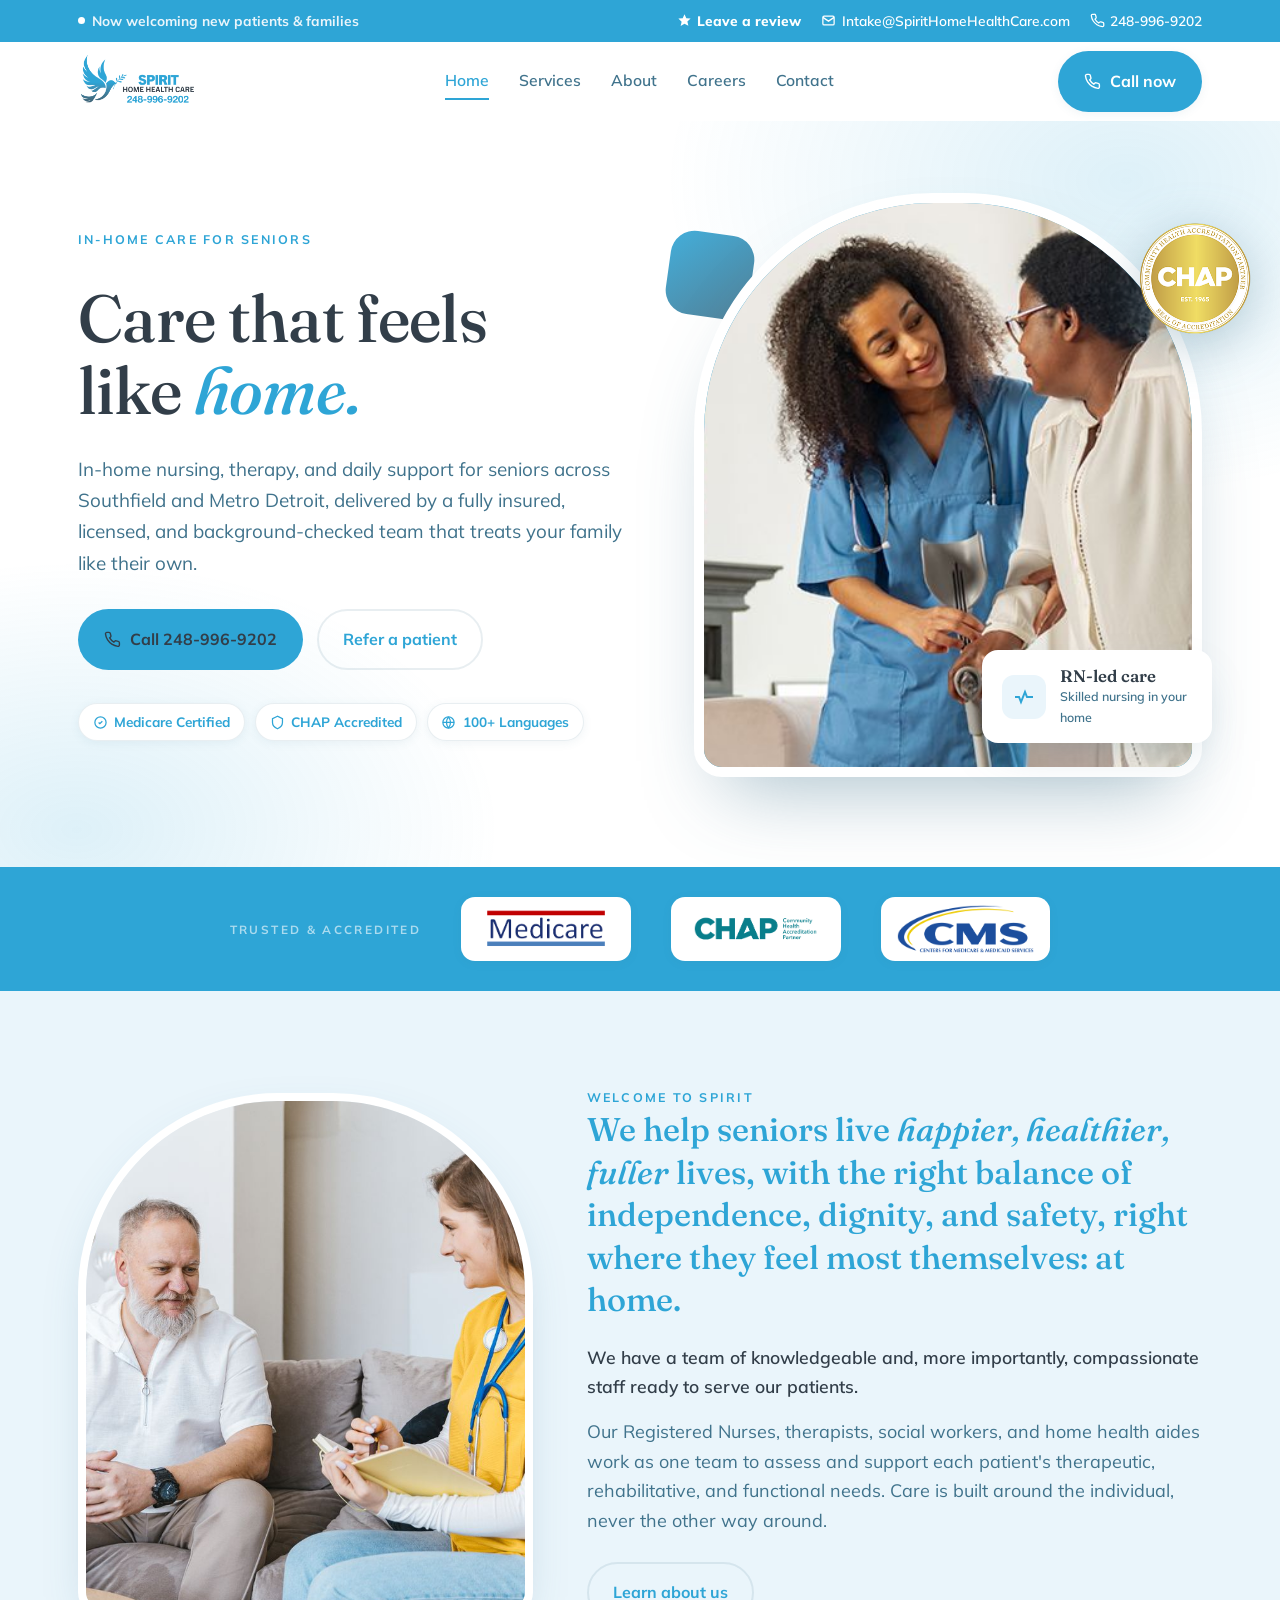
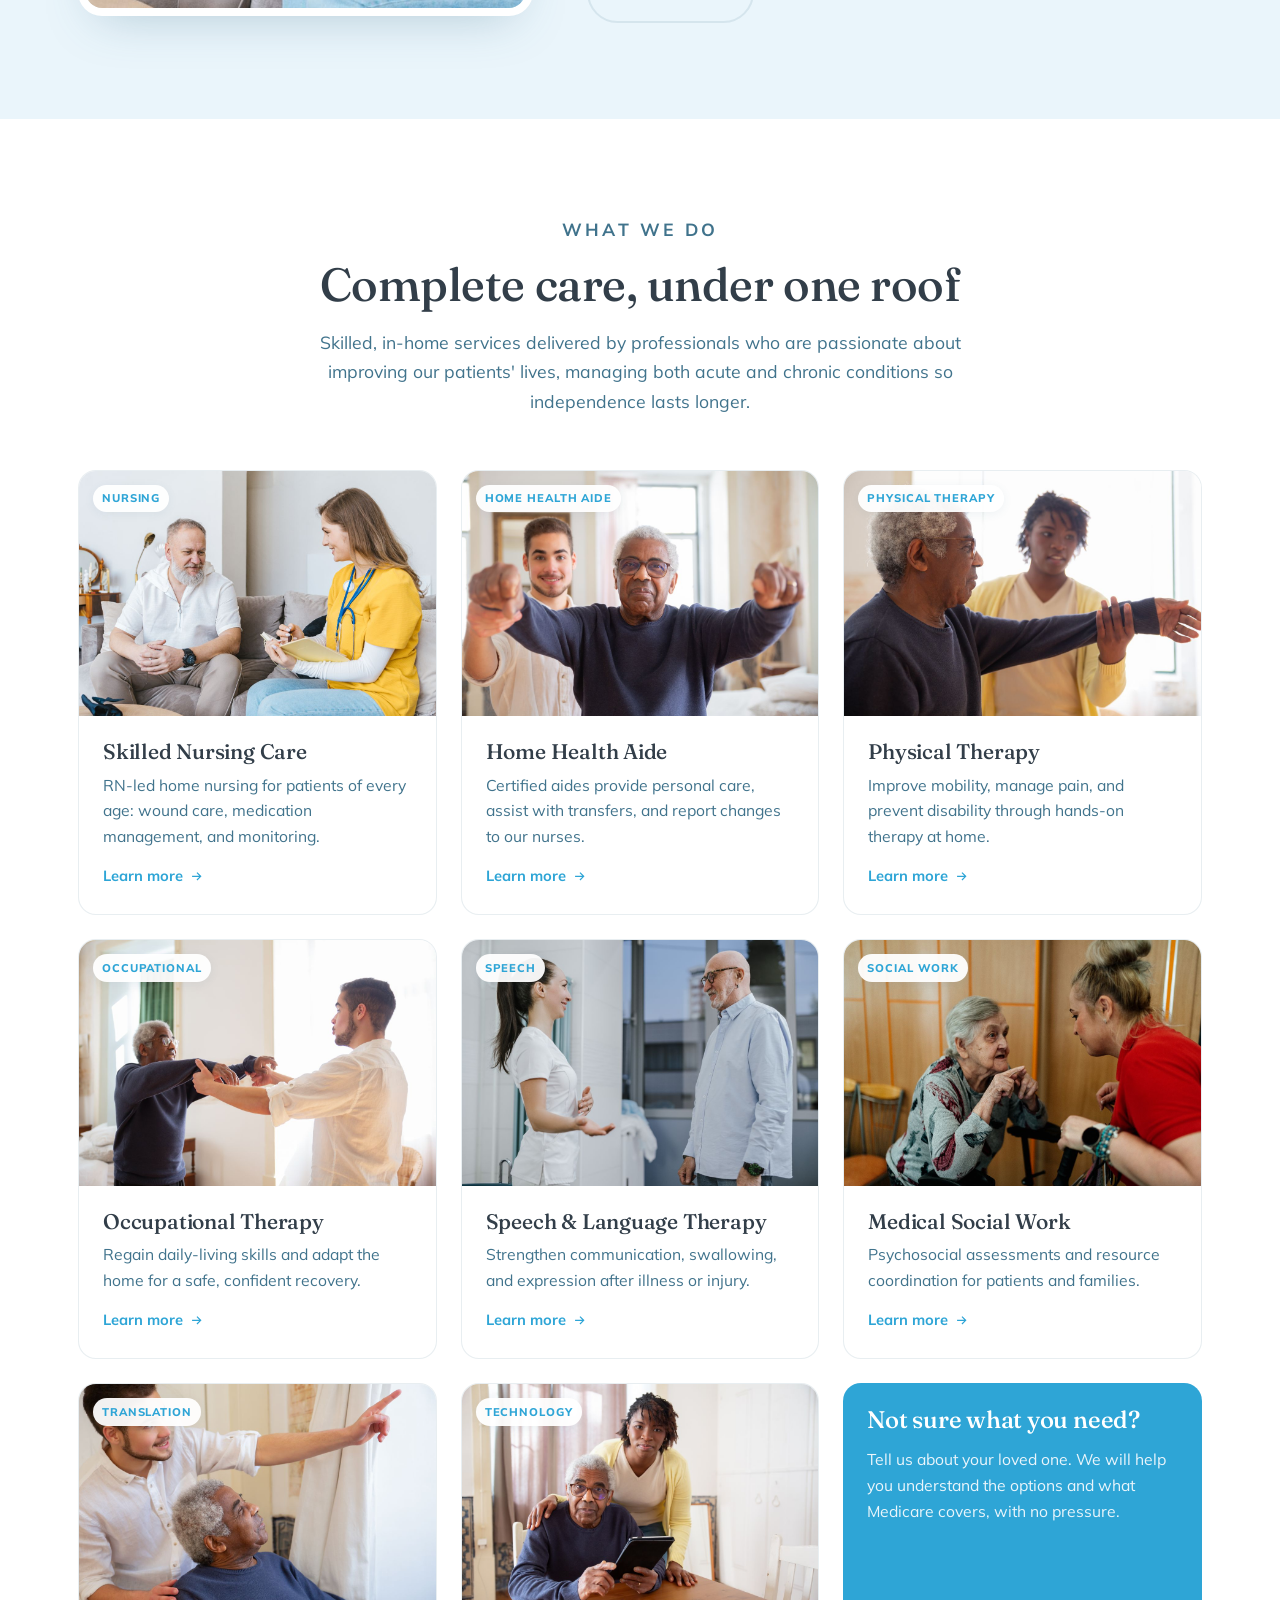
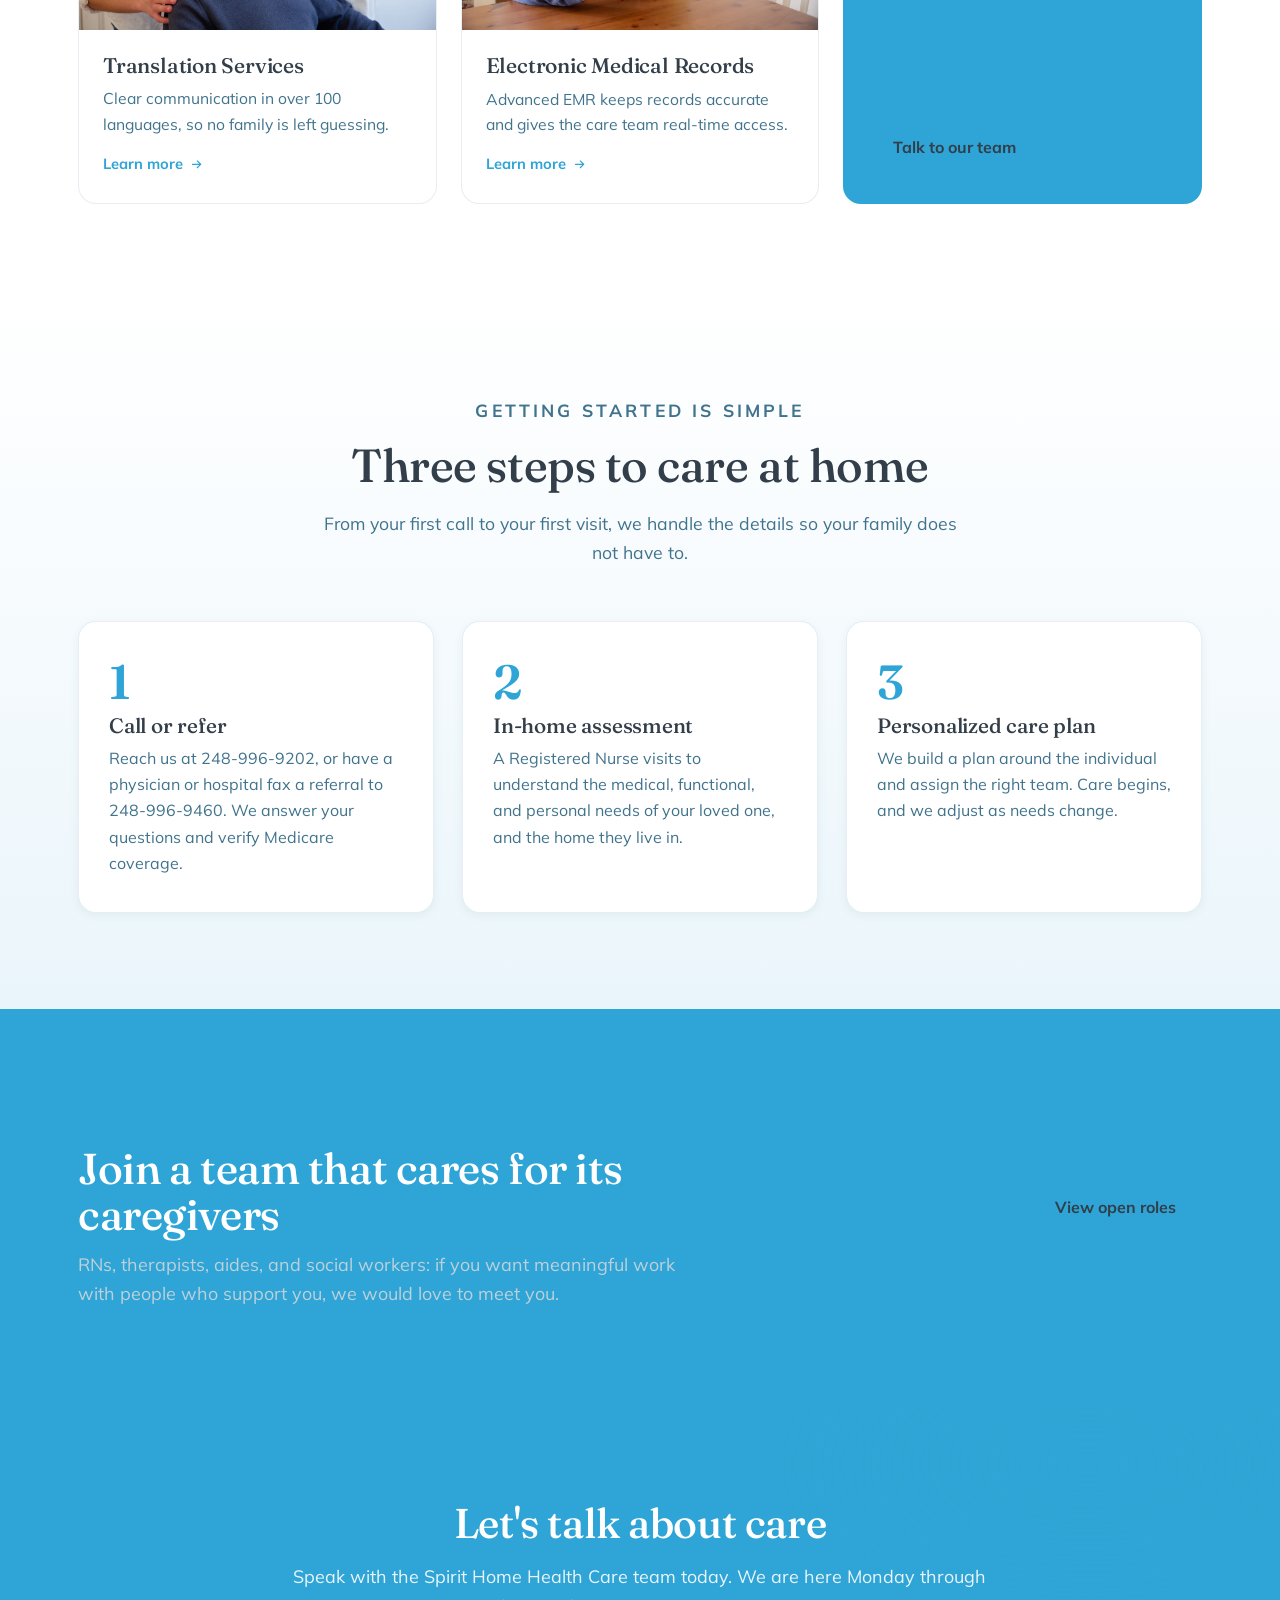
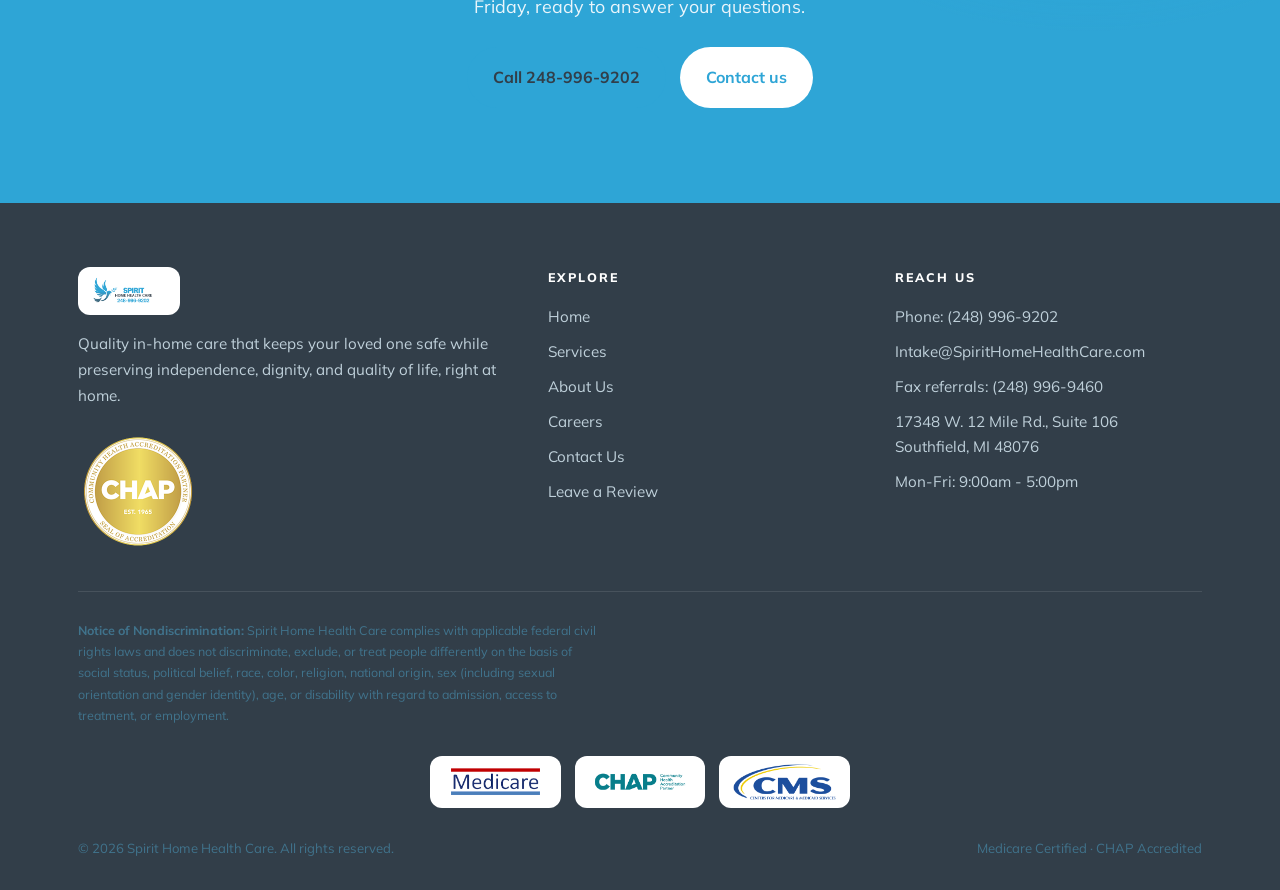
==== commit ad58e241: "Refresh service photos with curated senior-care set; add compassionate-staff line to homepage" ====
--- a/index.html
+++ b/index.html
@@ -342,7 +342,8 @@
     <div class="reveal" data-delay="1">
       <p class="eyebrow">Welcome to Spirit</p>
       <blockquote>We help seniors live <span class="ital">happier, healthier, fuller</span> lives, with the right balance of independence, dignity, and safety, right where they feel most themselves: at home.</blockquote>
-      <p style="margin-top:22px;color:var(--ink-soft)">Our Registered Nurses, therapists, social workers, and home health aides work as one team to assess and support each patient's therapeutic, rehabilitative, and functional needs. Care is built around the individual, never the other way around.</p>
+      <p style="margin-top:22px;color:var(--ink);font-weight:600;font-size:1.1rem">We have a team of knowledgeable and, more importantly, compassionate staff ready to serve our patients.</p>
+      <p style="margin-top:16px;color:var(--ink-soft)">Our Registered Nurses, therapists, social workers, and home health aides work as one team to assess and support each patient's therapeutic, rehabilitative, and functional needs. Care is built around the individual, never the other way around.</p>
       <a class="btn btn-ghost" href="about.html" style="margin-top:26px">Learn about us</a>
     </div>
   </div>
@@ -357,7 +358,7 @@
     </div>
     <div class="svc-grid">
       <a class="card reveal" href="services.html#nursing"><div class="ph"><span class="tag">Nursing</span><img src="assets/img/nursing.jpg" alt="Skilled nursing care" loading="lazy"/></div><div class="body"><h3>Skilled Nursing Care</h3><p>RN-led home nursing for patients of every age: wound care, medication management, and monitoring.</p><span class="more">Learn more <svg viewBox="0 0 24 24" fill="none" stroke="currentColor" stroke-width="2"><path d="M5 12h14M13 6l6 6-6 6"/></svg></span></div></a>
-      <a class="card reveal" data-delay="1" href="services.html#hha"><div class="ph"><span class="tag">Home Health Aide</span><img src="assets/img/hha.jpg" alt="Home health aide assisting a patient" loading="lazy"/></div><div class="body"><h3>Home Health Aide</h3><p>Certified aides provide personal care, assist with transfers, and report changes to our nurses.</p><span class="more">Learn more <svg viewBox="0 0 24 24" fill="none" stroke="currentColor" stroke-width="2"><path d="M5 12h14M13 6l6 6-6 6"/></svg></span></div></a>
+      <a class="card reveal" data-delay="1" href="services.html#hha"><div class="ph"><span class="tag">Home Health Aide</span><img src="assets/img/care-hha.jpg" alt="Home health aide assisting a patient" loading="lazy"/></div><div class="body"><h3>Home Health Aide</h3><p>Certified aides provide personal care, assist with transfers, and report changes to our nurses.</p><span class="more">Learn more <svg viewBox="0 0 24 24" fill="none" stroke="currentColor" stroke-width="2"><path d="M5 12h14M13 6l6 6-6 6"/></svg></span></div></a>
       <a class="card reveal" data-delay="2" href="services.html#pt"><div class="ph"><span class="tag">Physical Therapy</span><img src="assets/img/pt.jpg" alt="Physical therapy at home" loading="lazy"/></div><div class="body"><h3>Physical Therapy</h3><p>Improve mobility, manage pain, and prevent disability through hands-on therapy at home.</p><span class="more">Learn more <svg viewBox="0 0 24 24" fill="none" stroke="currentColor" stroke-width="2"><path d="M5 12h14M13 6l6 6-6 6"/></svg></span></div></a>
       <a class="card reveal" href="services.html#ot"><div class="ph"><span class="tag">Occupational</span><img src="assets/img/ot.jpg" alt="Occupational therapy at home" loading="lazy"/></div><div class="body"><h3>Occupational Therapy</h3><p>Regain daily-living skills and adapt the home for a safe, confident recovery.</p><span class="more">Learn more <svg viewBox="0 0 24 24" fill="none" stroke="currentColor" stroke-width="2"><path d="M5 12h14M13 6l6 6-6 6"/></svg></span></div></a>
       <a class="card reveal" data-delay="1" href="services.html#slt"><div class="ph"><span class="tag">Speech</span><img src="assets/img/slt.jpg" alt="Speech and language therapy" loading="lazy"/></div><div class="body"><h3>Speech &amp; Language Therapy</h3><p>Strengthen communication, swallowing, and expression after illness or injury.</p><span class="more">Learn more <svg viewBox="0 0 24 24" fill="none" stroke="currentColor" stroke-width="2"><path d="M5 12h14M13 6l6 6-6 6"/></svg></span></div></a>
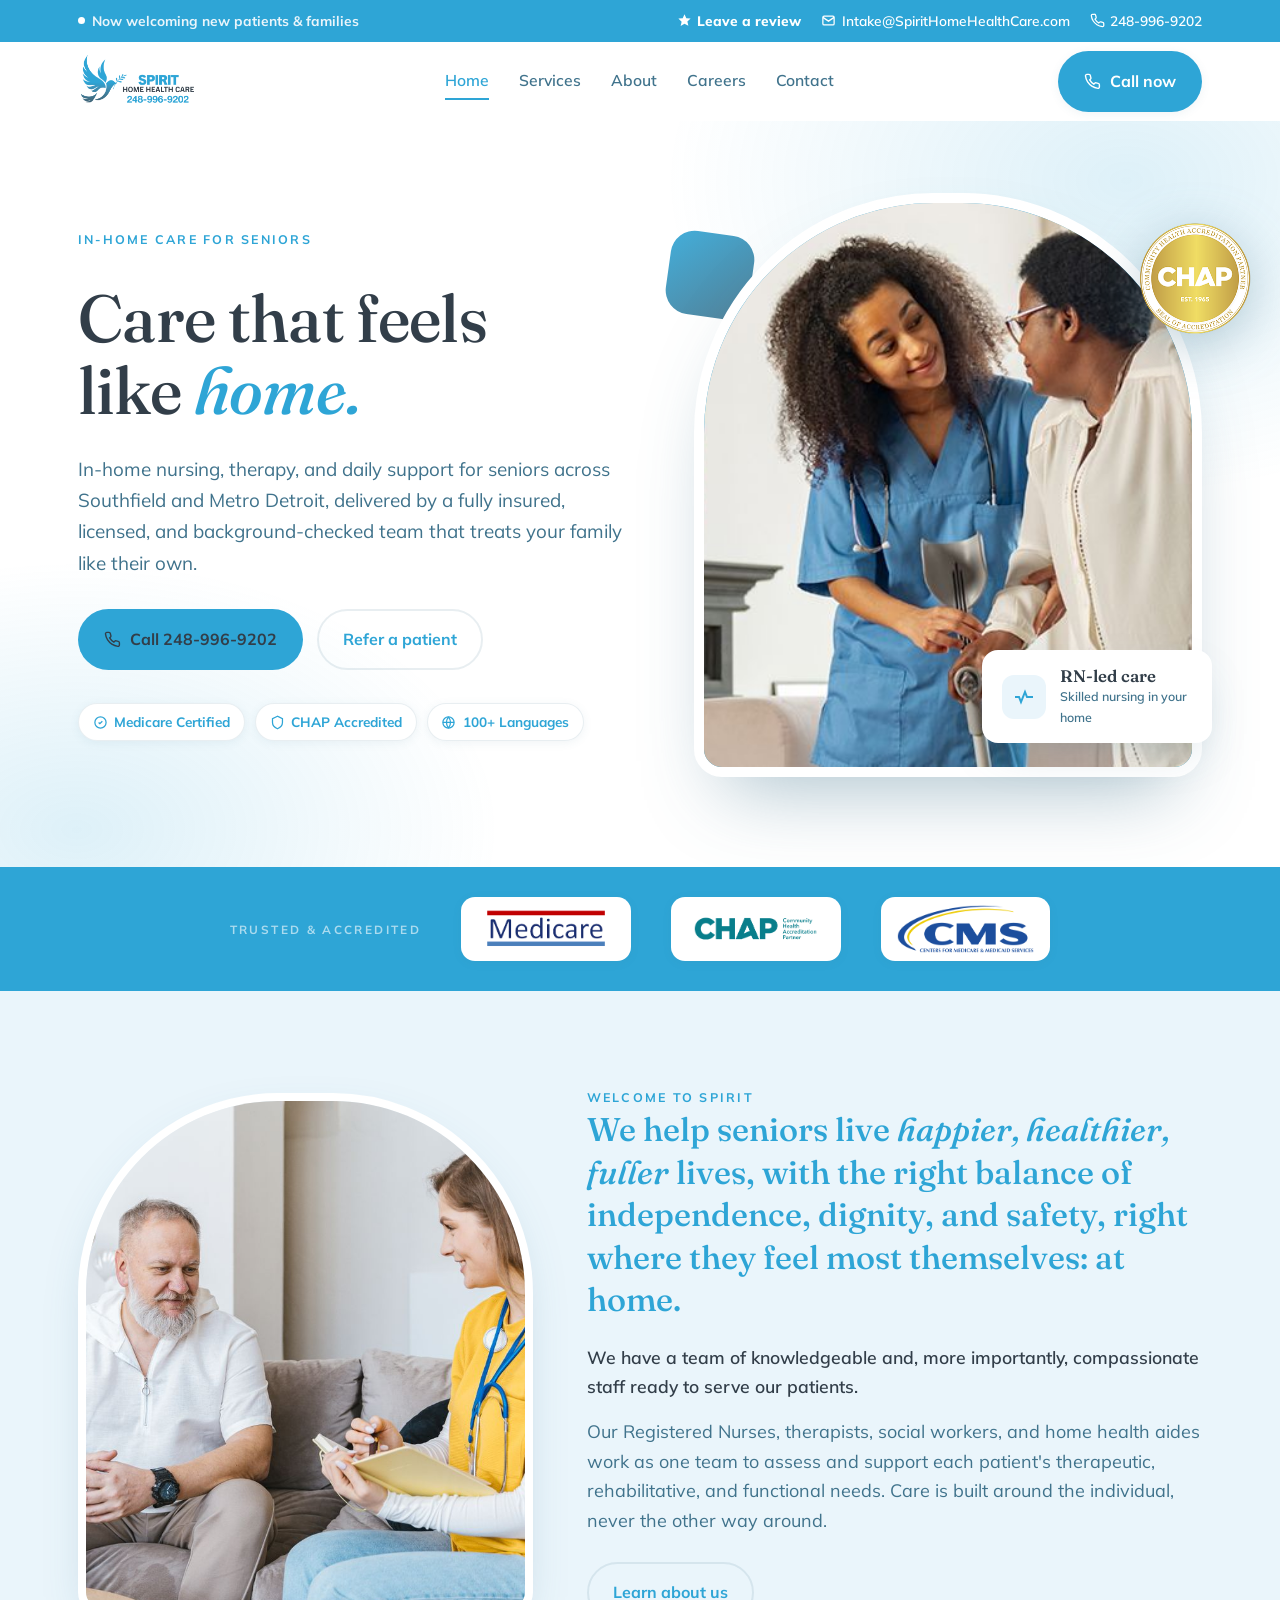
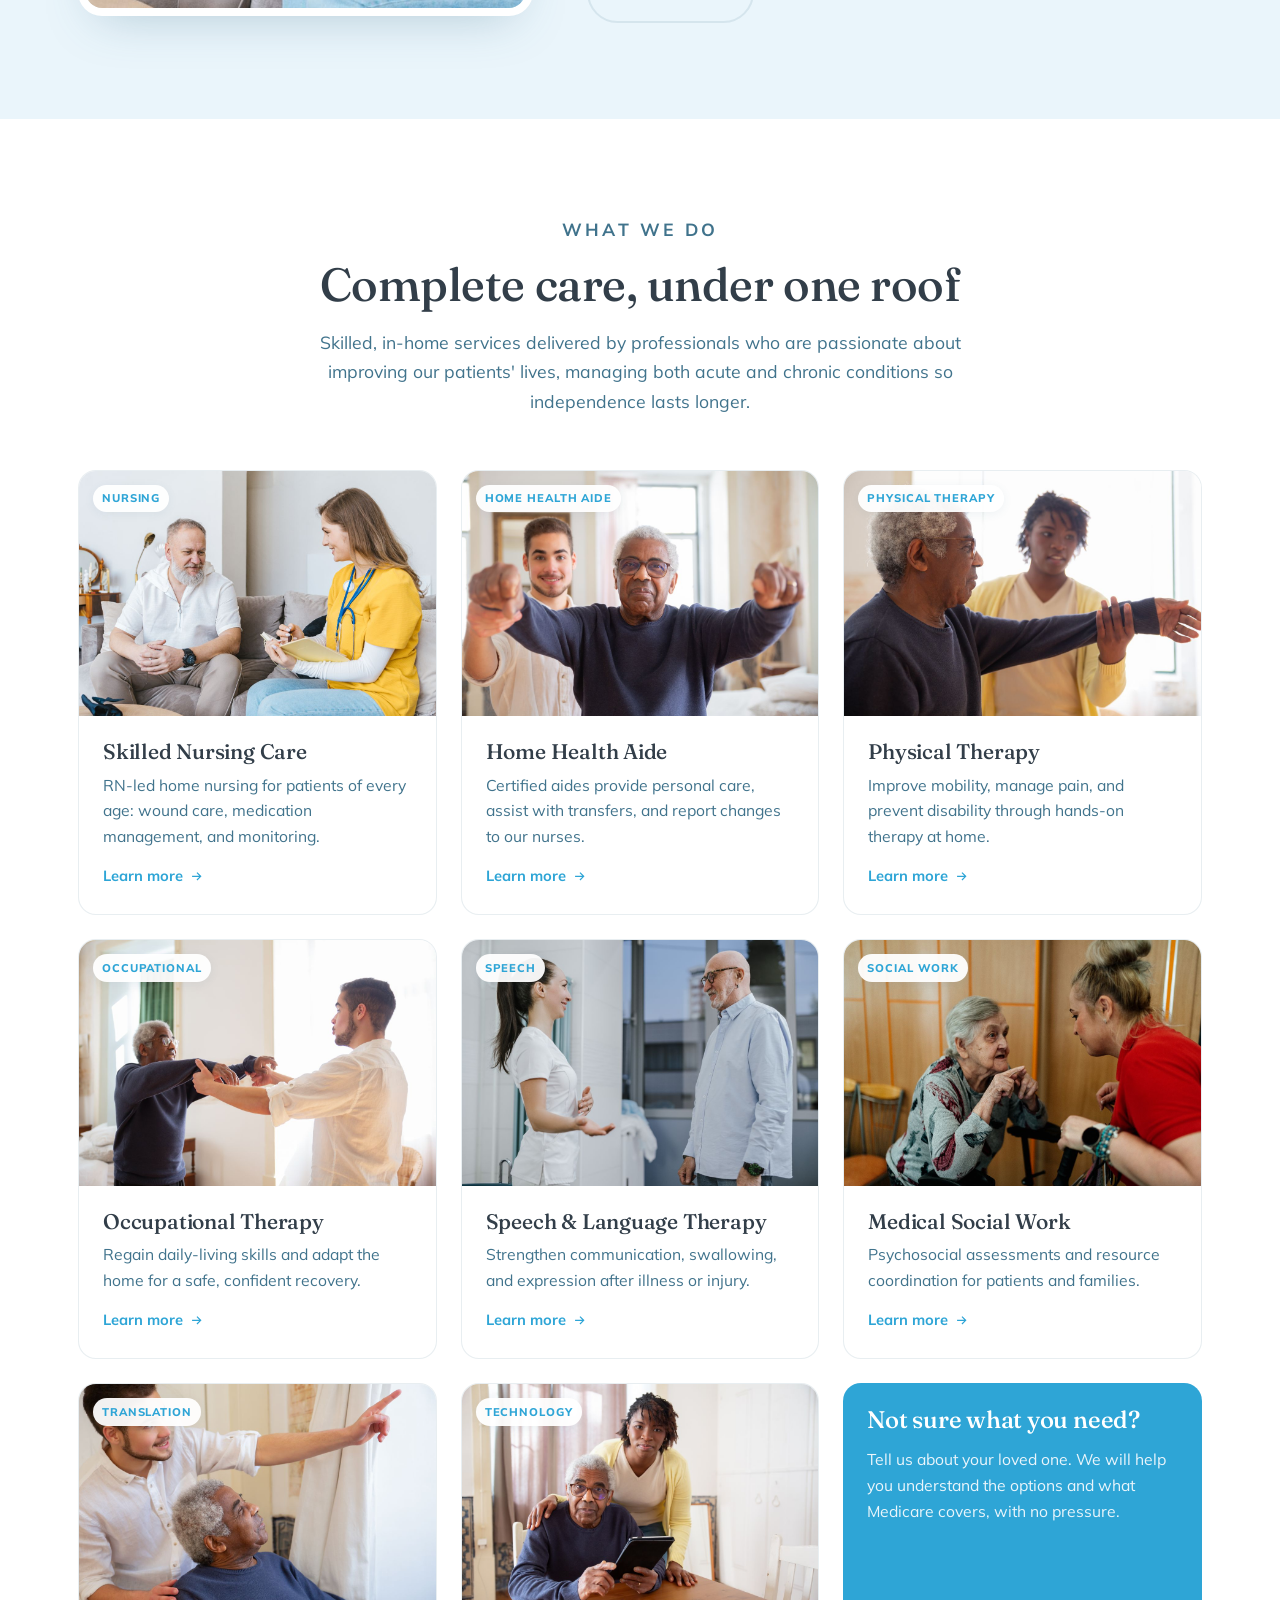
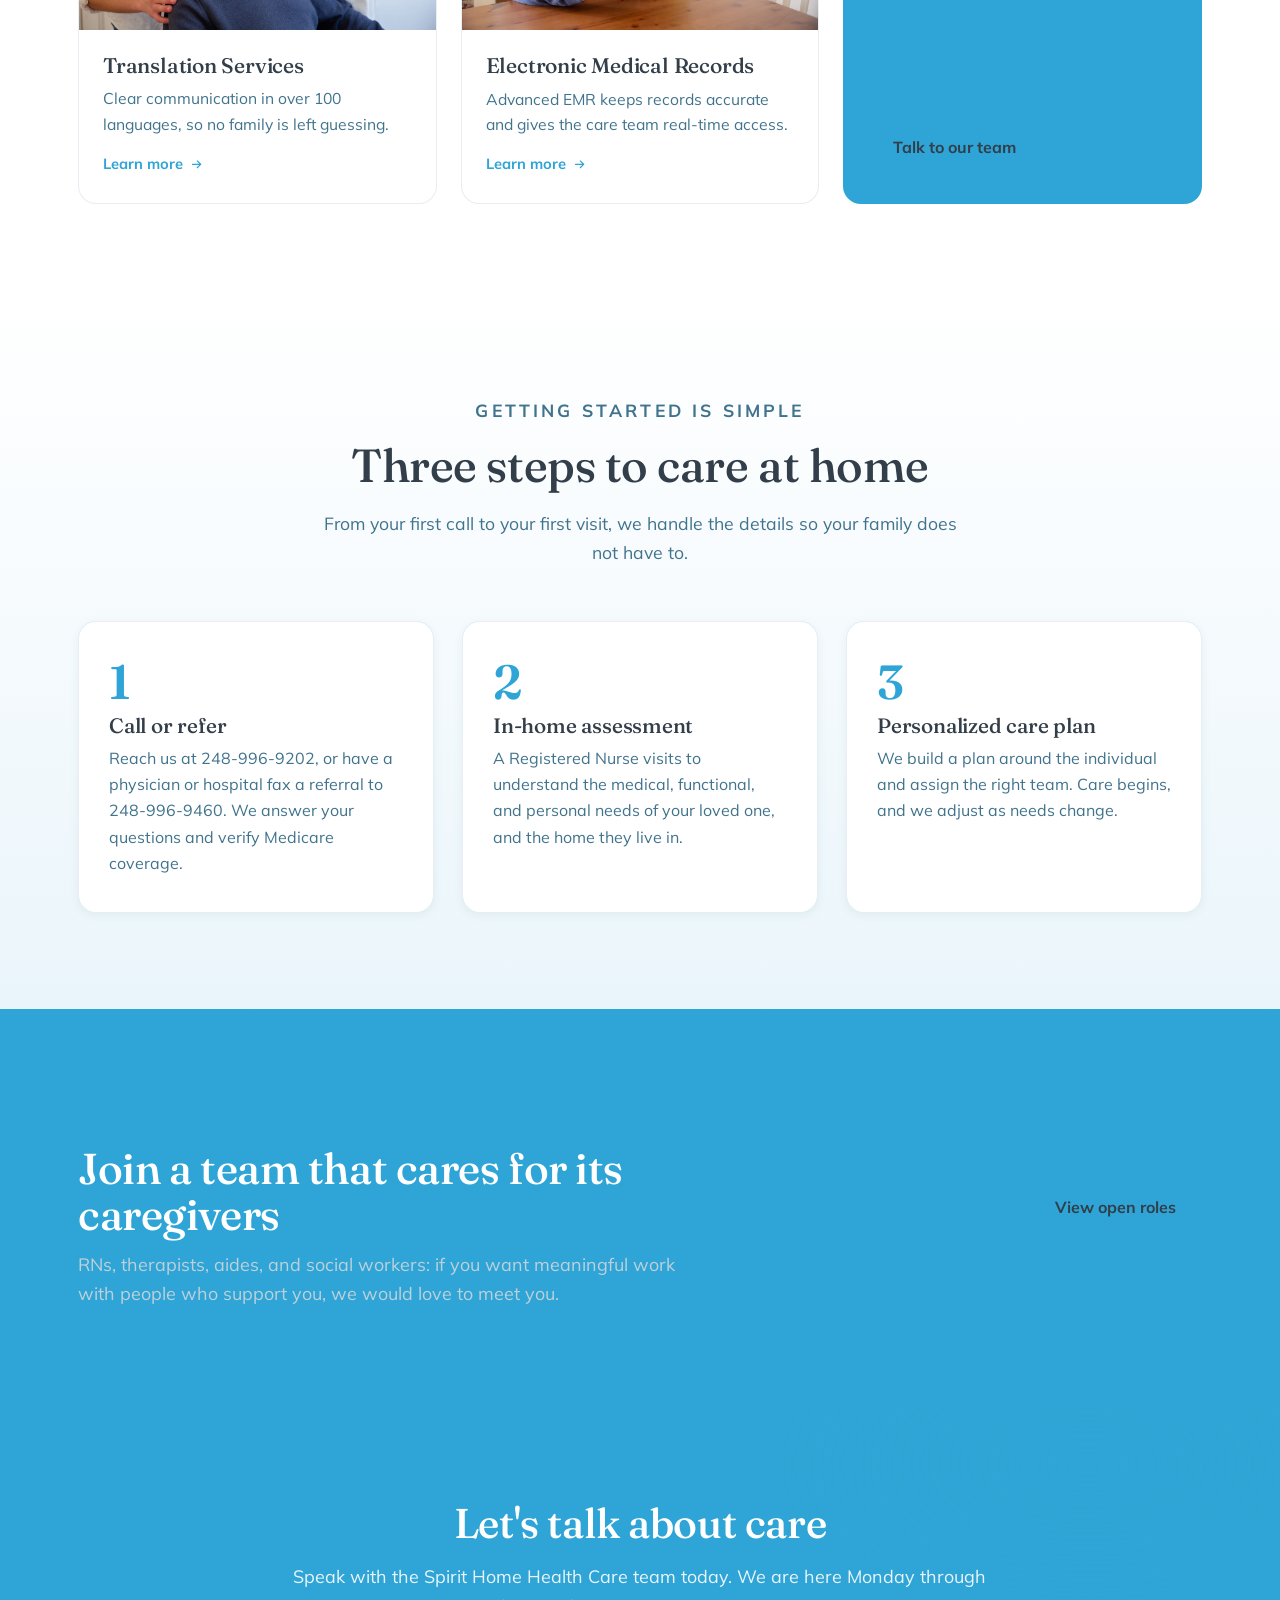
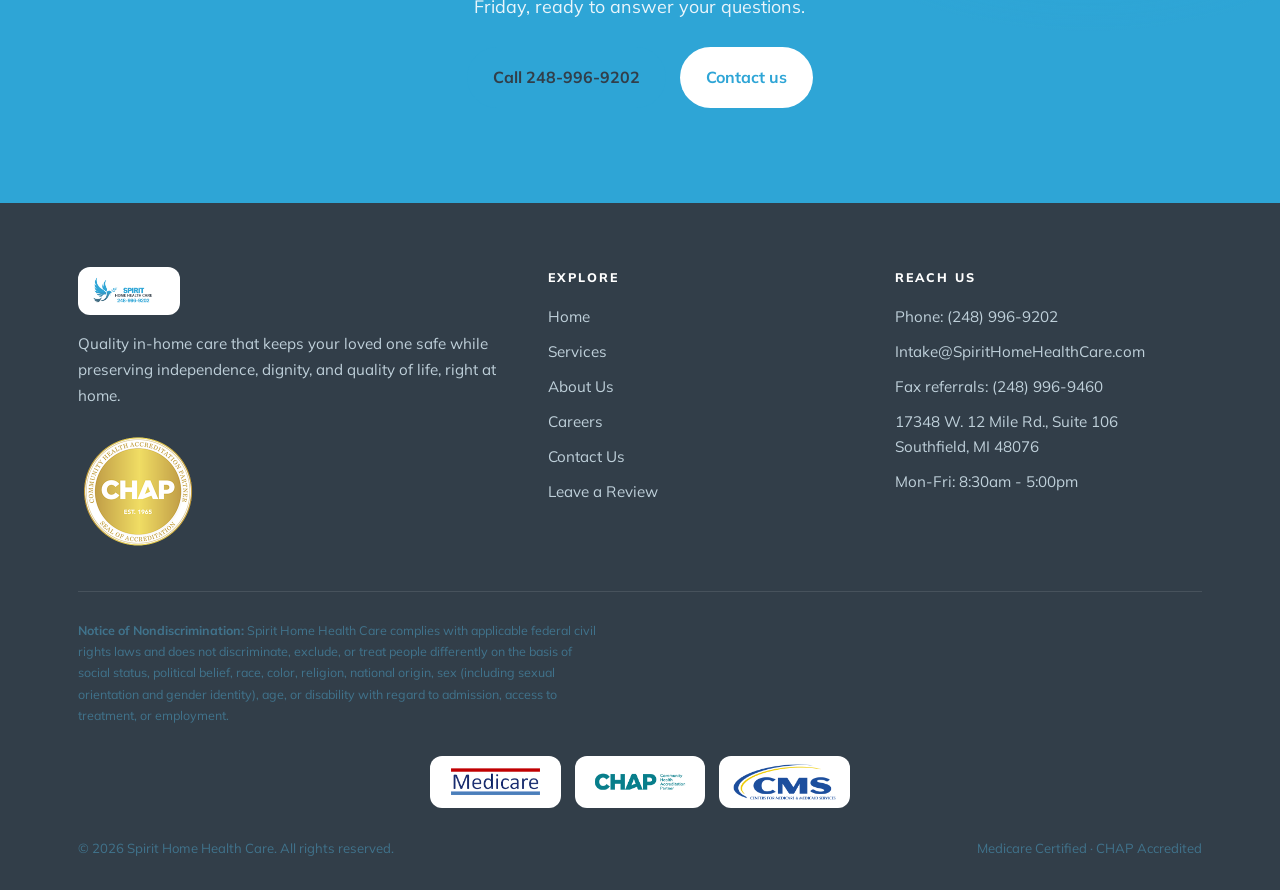
==== commit 9cb3d46e: "Update business hours to 8:30am-5:00pm Mon-Fri" ====
--- a/index.html
+++ b/index.html
@@ -405,7 +405,7 @@
         <div style="margin-top:22px"><img src="assets/img/chap-seal.png" alt="CHAP Accredited, Seal of Accreditation" style="width:120px;height:120px;display:block"/></div>
       </div>
       <div><h4>Explore</h4><ul><li><a href="index.html">Home</a></li><li><a href="services.html">Services</a></li><li><a href="about.html">About Us</a></li><li><a href="careers.html">Careers</a></li><li><a href="contact.html">Contact Us</a></li><li><a href="https://maps.app.goo.gl/78KayNpbwFcHHtH17" target="_blank" rel="noopener">Leave a Review</a></li></ul></div>
-      <div><h4>Reach Us</h4><ul><li><a href="tel:+12489969202">Phone: (248) 996-9202</a></li><li><a href="mailto:Intake@SpiritHomeHealthCare.com">Intake@SpiritHomeHealthCare.com</a></li><li>Fax referrals: (248) 996-9460</li><li><a href="https://maps.google.com/maps?q=17348+W.+12+Mile+Rd.+Southfield+MI+48076" target="_blank" rel="noopener">17348 W. 12 Mile Rd., Suite 106<br>Southfield, MI 48076</a></li><li>Mon-Fri: 9:00am - 5:00pm</li></ul></div>
+      <div><h4>Reach Us</h4><ul><li><a href="tel:+12489969202">Phone: (248) 996-9202</a></li><li><a href="mailto:Intake@SpiritHomeHealthCare.com">Intake@SpiritHomeHealthCare.com</a></li><li>Fax referrals: (248) 996-9460</li><li><a href="https://maps.google.com/maps?q=17348+W.+12+Mile+Rd.+Southfield+MI+48076" target="_blank" rel="noopener">17348 W. 12 Mile Rd., Suite 106<br>Southfield, MI 48076</a></li><li>Mon-Fri: 8:30am - 5:00pm</li></ul></div>
     </div>
     <p class="notice"><strong>Notice of Nondiscrimination:</strong> Spirit Home Health Care complies with applicable federal civil rights laws and does not discriminate, exclude, or treat people differently on the basis of social status, political belief, race, color, religion, national origin, sex (including sexual orientation and gender identity), age, or disability with regard to admission, access to treatment, or employment.</p>
     <div style="display:flex;flex-wrap:wrap;gap:14px;align-items:center;justify-content:center;padding:30px 0 6px"><img src="assets/img/cert-medicare.png" alt="Medicare Certified" style="height:52px;width:auto;background:#fff;border-radius:12px;padding:8px 14px"/><img src="assets/img/cert-chap.png" alt="CHAP Accredited" style="height:52px;width:auto;background:#fff;border-radius:12px;padding:8px 14px"/><img src="assets/img/cert-cms.png" alt="CMS - Centers for Medicare &amp; Medicaid Services" style="height:52px;width:auto;background:#fff;border-radius:12px;padding:8px 14px"/></div>
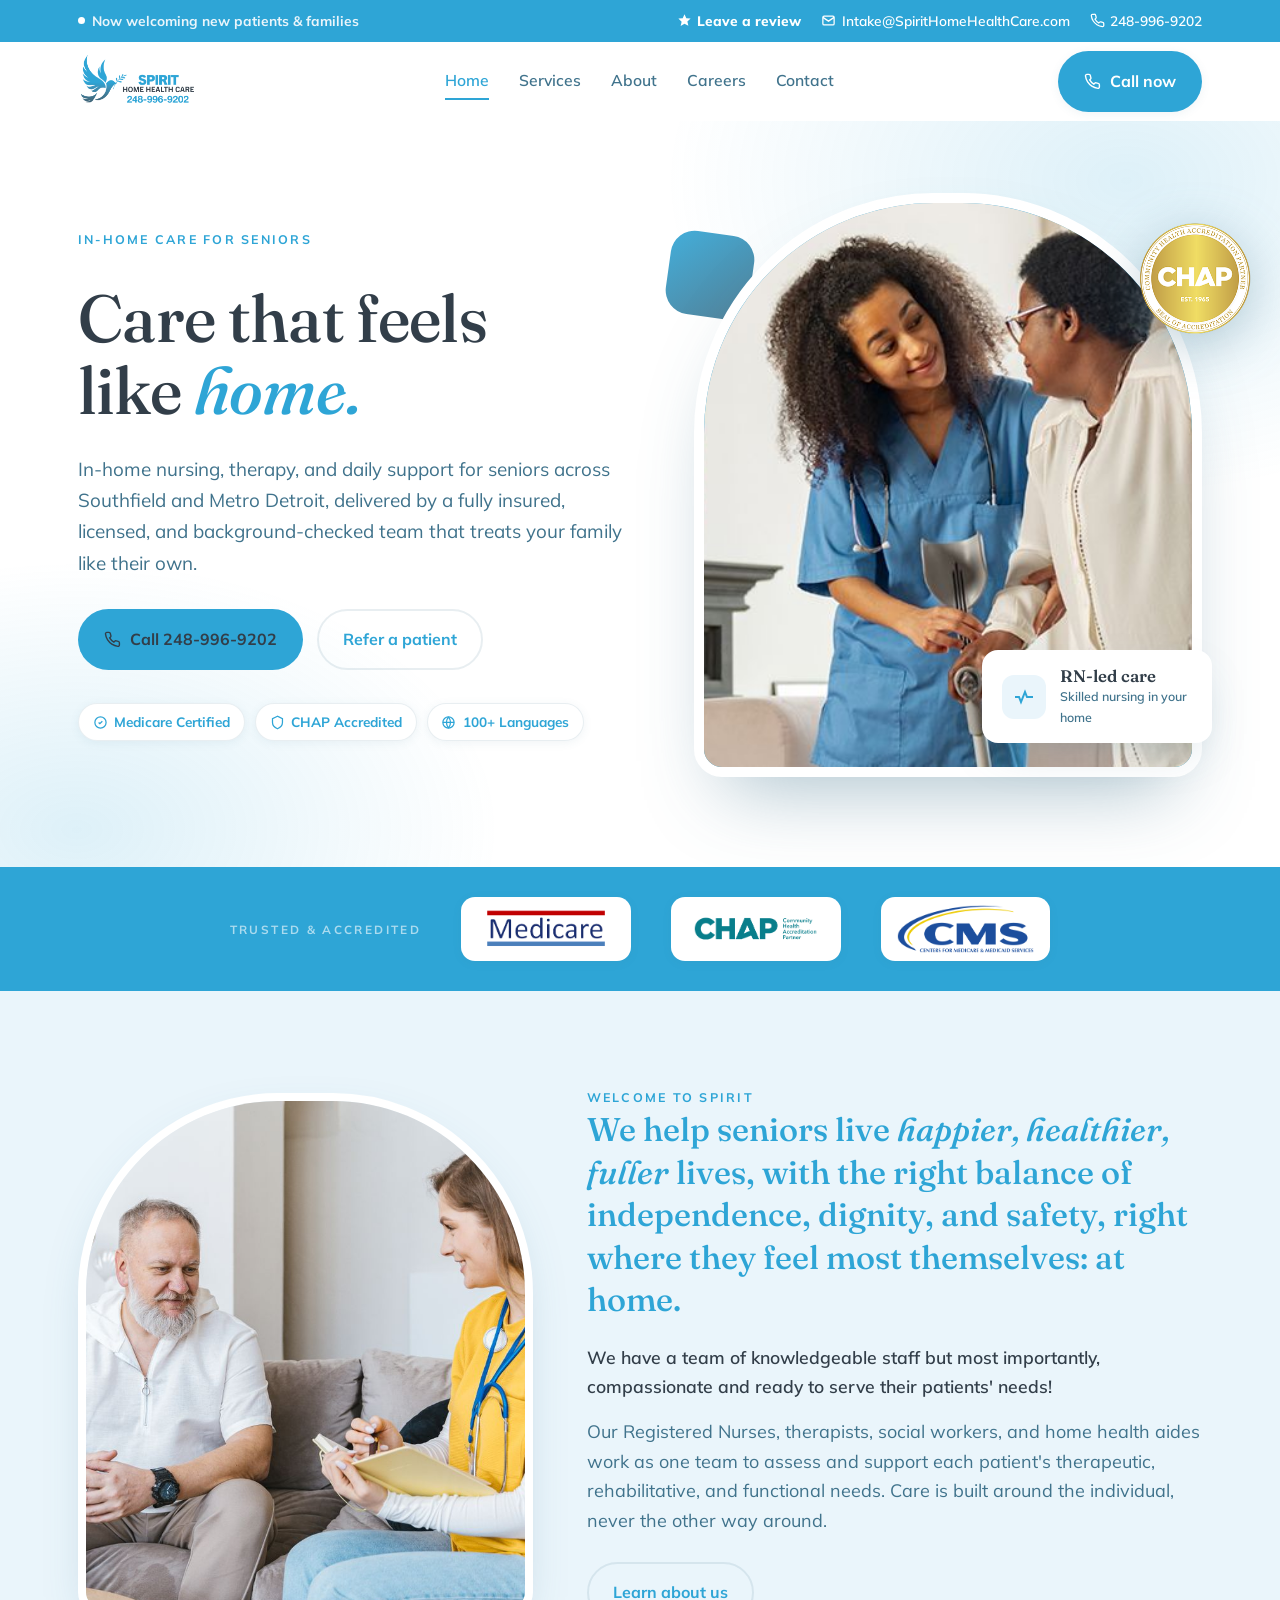
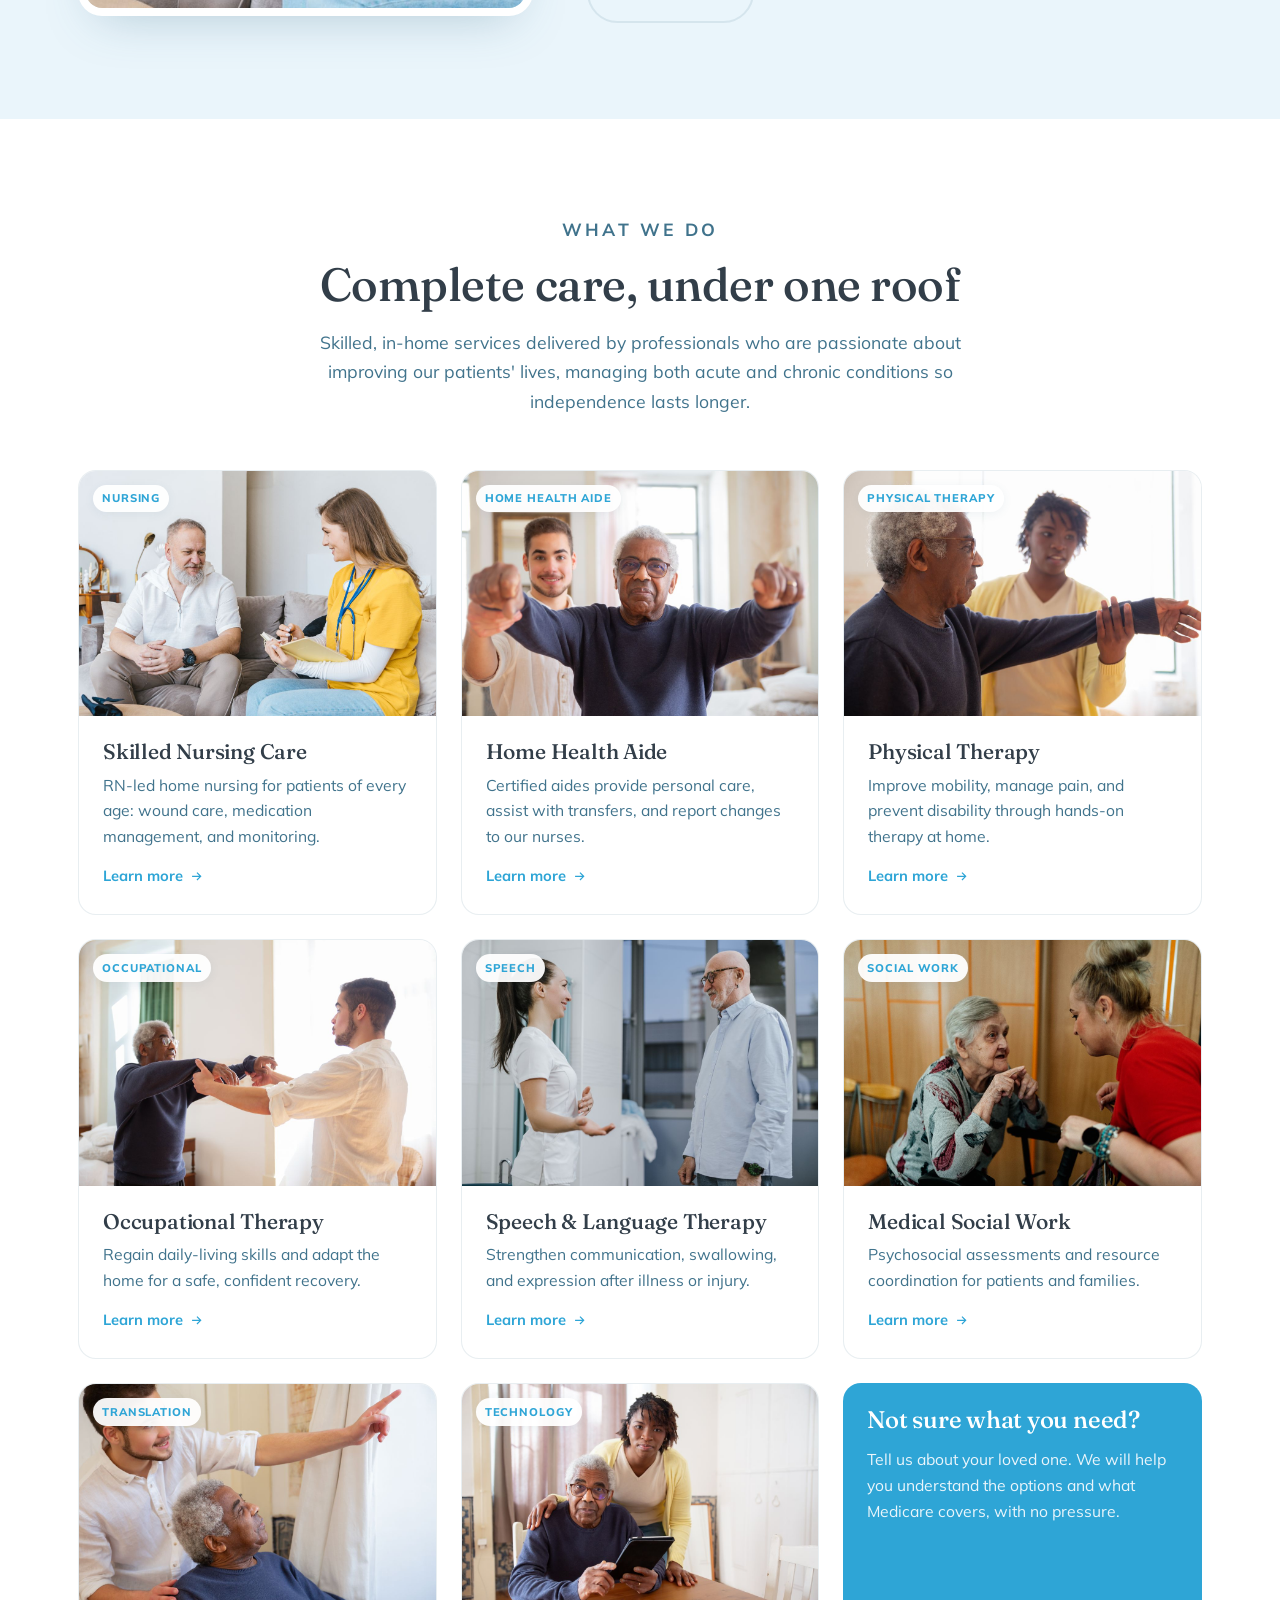
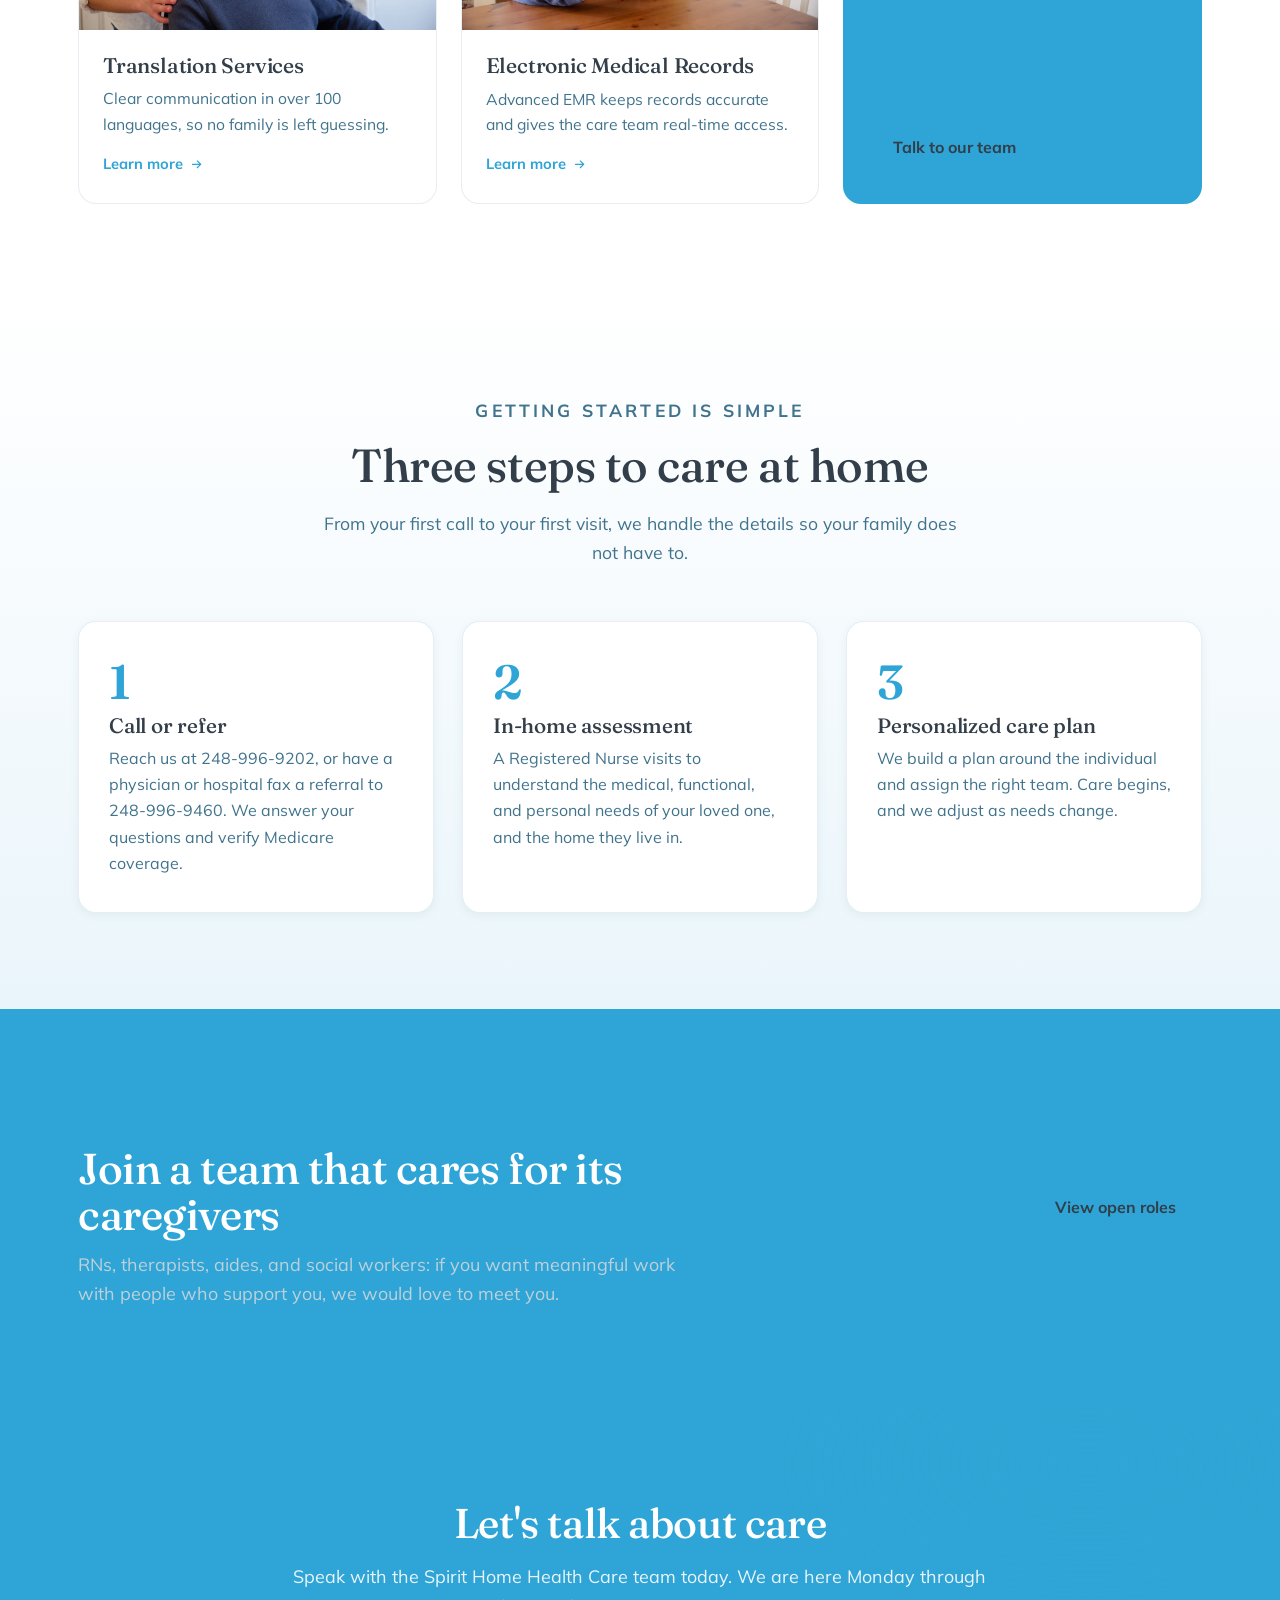
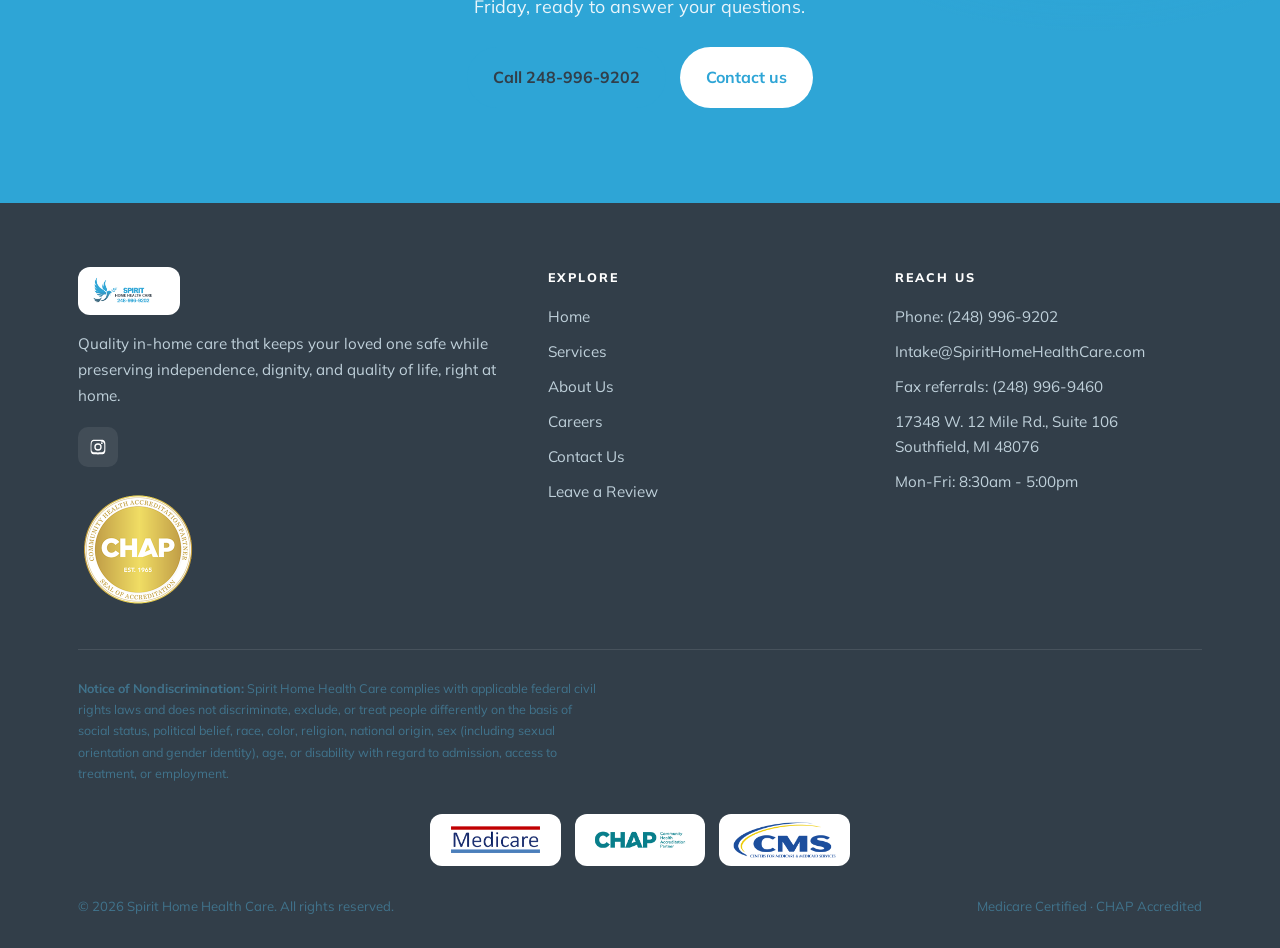
==== commit e5e8c8f1: "Update compassionate-staff line; add Instagram link to footer" ====
--- a/index.html
+++ b/index.html
@@ -342,7 +342,7 @@
     <div class="reveal" data-delay="1">
       <p class="eyebrow">Welcome to Spirit</p>
       <blockquote>We help seniors live <span class="ital">happier, healthier, fuller</span> lives, with the right balance of independence, dignity, and safety, right where they feel most themselves: at home.</blockquote>
-      <p style="margin-top:22px;color:var(--ink);font-weight:600;font-size:1.1rem">We have a team of knowledgeable and, more importantly, compassionate staff ready to serve our patients.</p>
+      <p style="margin-top:22px;color:var(--ink);font-weight:600;font-size:1.1rem">We have a team of knowledgeable staff but most importantly, compassionate and ready to serve their patients' needs!</p>
       <p style="margin-top:16px;color:var(--ink-soft)">Our Registered Nurses, therapists, social workers, and home health aides work as one team to assess and support each patient's therapeutic, rehabilitative, and functional needs. Care is built around the individual, never the other way around.</p>
       <a class="btn btn-ghost" href="about.html" style="margin-top:26px">Learn about us</a>
     </div>
@@ -402,6 +402,7 @@
       <div>
         <a class="brand" href="index.html"><img src="assets/img/logo.png" alt="Spirit Home Health Care" style="height:48px;width:auto;background:#fff;padding:10px 14px;border-radius:12px"/></a>
         <p class="about">Quality in-home care that keeps your loved one safe while preserving independence, dignity, and quality of life, right at home.</p>
+        <div class="social"><a href="https://instagram.com/spirithomehealthcare" target="_blank" rel="noopener" aria-label="Follow Spirit Home Health Care on Instagram"><svg viewBox="0 0 24 24" fill="currentColor"><path d="M12 2.2c3.2 0 3.58.01 4.85.07 1.17.05 1.8.25 2.23.41.56.22.96.48 1.38.9.42.42.68.82.9 1.38.16.43.36 1.06.41 2.23.06 1.27.07 1.65.07 4.85s-.01 3.58-.07 4.85c-.05 1.17-.25 1.8-.41 2.23-.22.56-.48.96-.9 1.38-.42.42-.82.68-1.38.9-.43.16-1.06.36-2.23.41-1.27.06-1.65.07-4.85.07s-3.58-.01-4.85-.07c-1.17-.05-1.8-.25-2.23-.41-.56-.22-.96-.48-1.38-.9-.42-.42-.68-.82-.9-1.38-.16-.43-.36-1.06-.41-2.23C2.21 15.58 2.2 15.2 2.2 12s.01-3.58.07-4.85c.05-1.17.25-1.8.41-2.23.22-.56.48-.96.9-1.38.42-.42.82-.68 1.38-.9.43-.16 1.06-.36 2.23-.41C8.42 2.21 8.8 2.2 12 2.2zm0 1.8c-3.15 0-3.52.01-4.76.07-.9.04-1.39.19-1.71.32-.43.17-.74.37-1.06.69-.32.32-.52.63-.69 1.06-.13.32-.28.81-.32 1.71C3.21 9.9 3.2 10.27 3.2 12s.01 2.1.07 3.34c.04.9.19 1.39.32 1.71.17.43.37.74.69 1.06.32.32.63.52 1.06.69.32.13.81.28 1.71.32 1.24.06 1.61.07 4.76.07s3.52-.01 4.76-.07c.9-.04 1.39-.19 1.71-.32.43-.17.74-.37 1.06-.69.32-.32.52-.63.69-1.06.13-.32.28-.81.32-1.71.06-1.24.07-1.61.07-3.34s-.01-2.1-.07-3.34c-.04-.9-.19-1.39-.32-1.71a2.9 2.9 0 0 0-.69-1.06 2.9 2.9 0 0 0-1.06-.69c-.32-.13-.81-.28-1.71-.32C15.52 4.01 15.15 4 12 4zm0 3.06A4.94 4.94 0 1 1 7.06 12 4.94 4.94 0 0 1 12 7.06zm0 1.8A3.14 3.14 0 1 0 15.14 12 3.14 3.14 0 0 0 12 8.86zm6.29-2.02a1.15 1.15 0 1 1-1.15-1.15 1.15 1.15 0 0 1 1.15 1.15z"/></svg></a></div>
         <div style="margin-top:22px"><img src="assets/img/chap-seal.png" alt="CHAP Accredited, Seal of Accreditation" style="width:120px;height:120px;display:block"/></div>
       </div>
       <div><h4>Explore</h4><ul><li><a href="index.html">Home</a></li><li><a href="services.html">Services</a></li><li><a href="about.html">About Us</a></li><li><a href="careers.html">Careers</a></li><li><a href="contact.html">Contact Us</a></li><li><a href="https://maps.app.goo.gl/78KayNpbwFcHHtH17" target="_blank" rel="noopener">Leave a Review</a></li></ul></div>
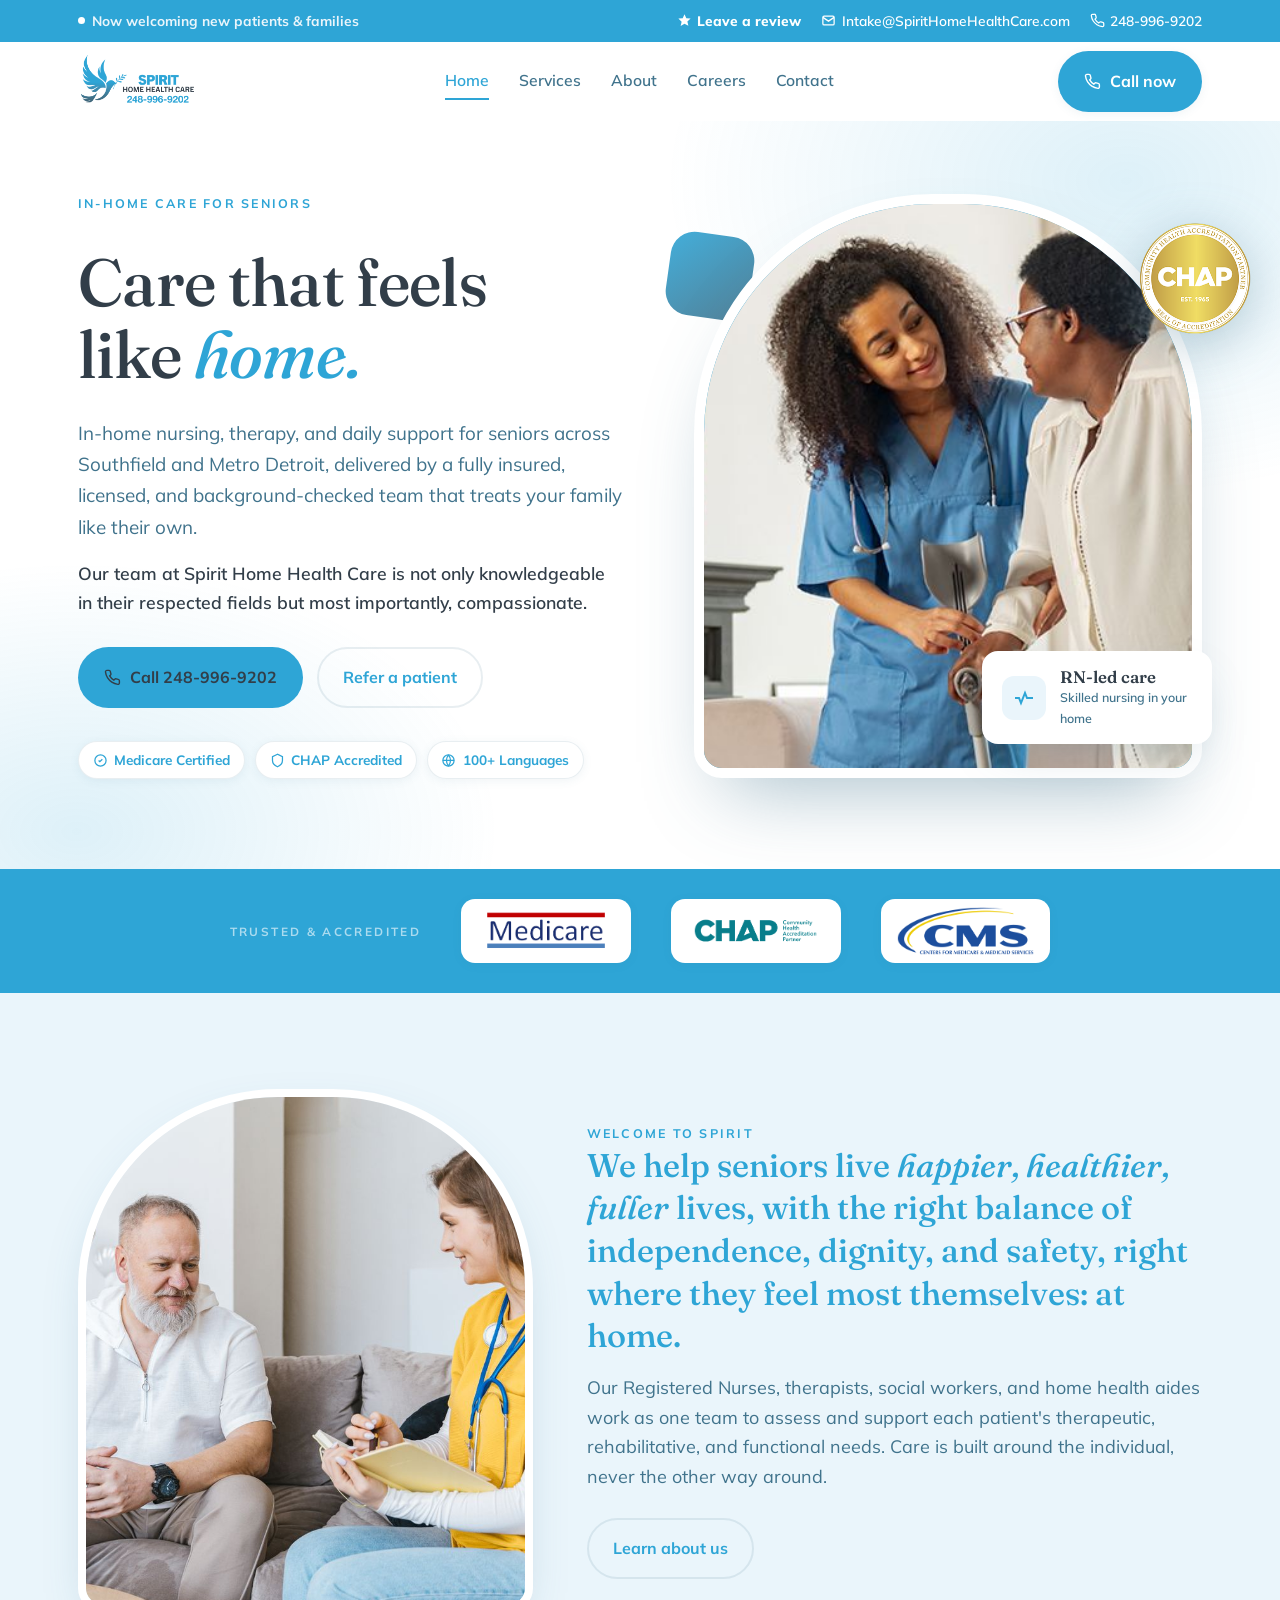
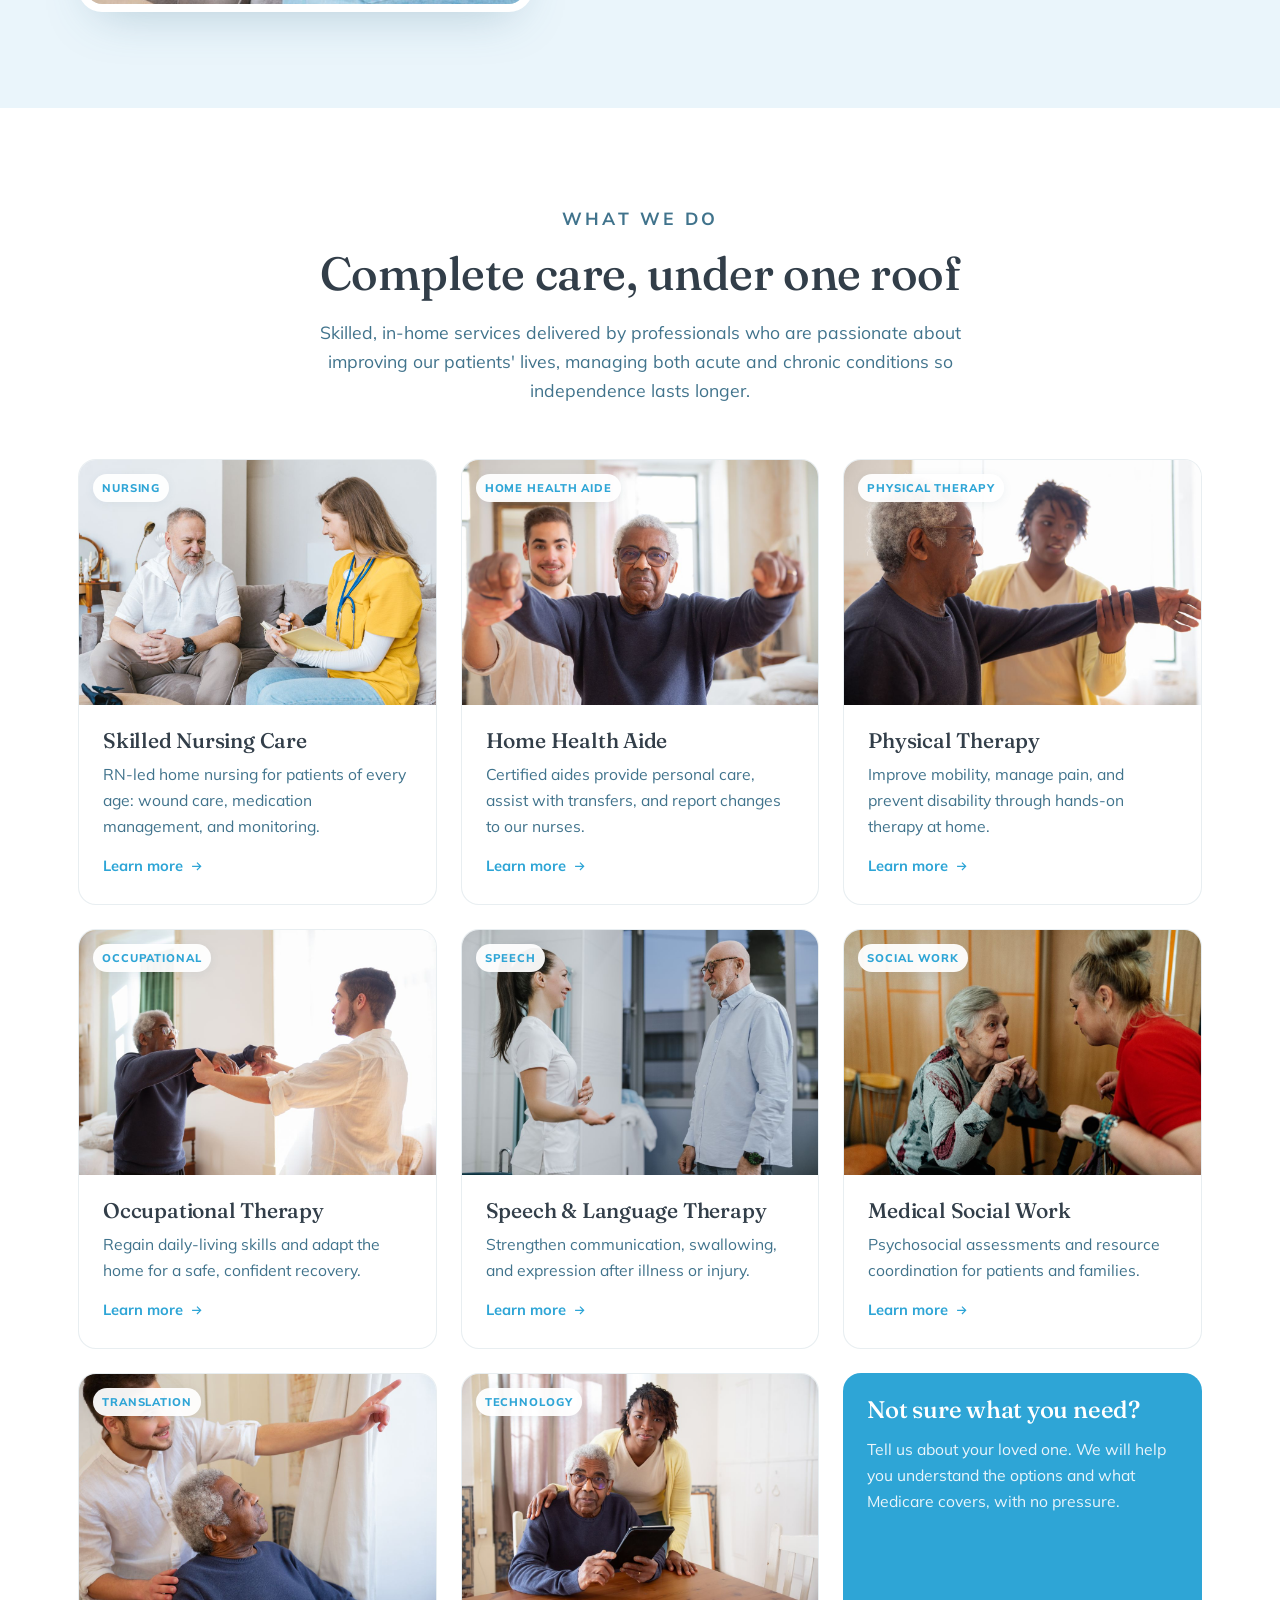
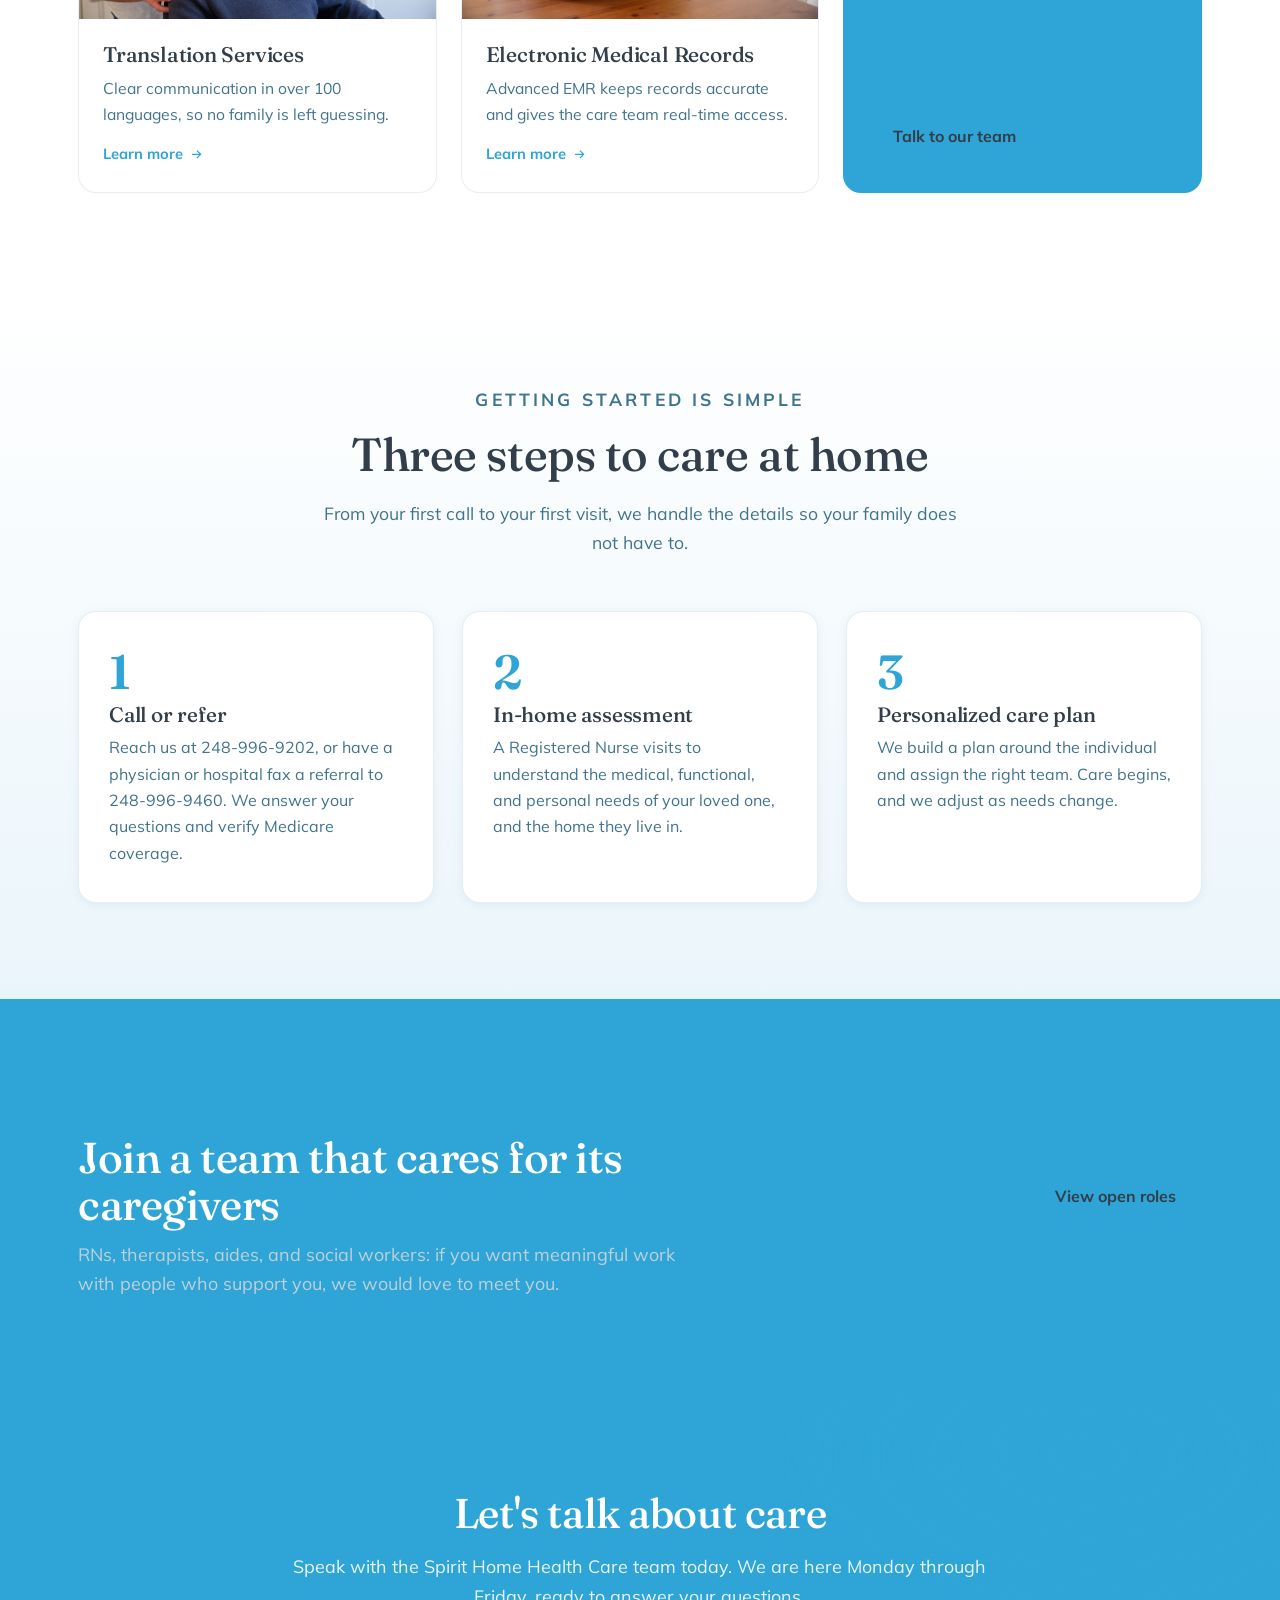
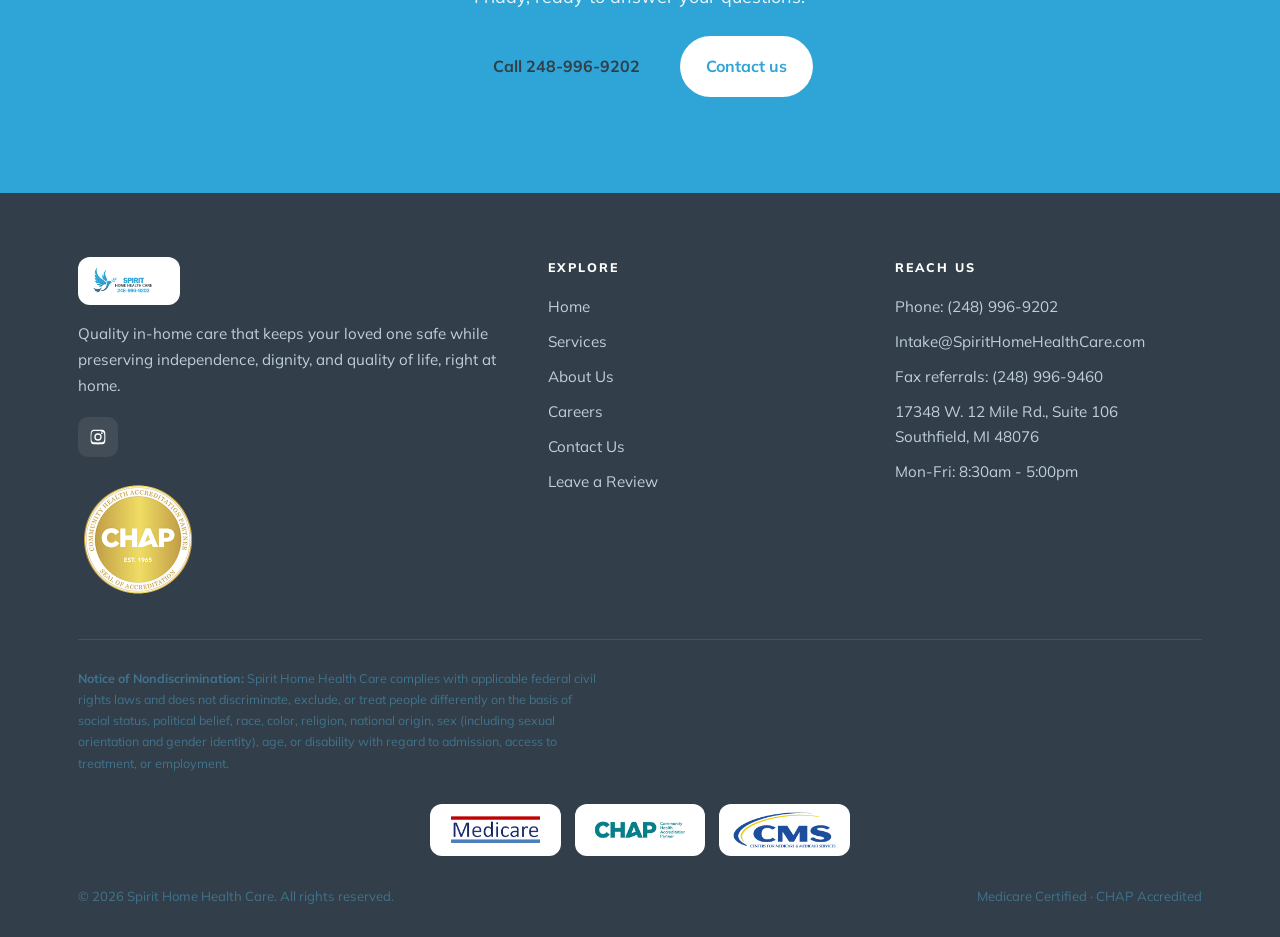
==== commit b2530278: "Move compassionate-team sentence into hero section (client wording)" ====
--- a/index.html
+++ b/index.html
@@ -309,6 +309,7 @@
       <p class="eyebrow load d1">In-home care for seniors</p>
       <h1 class="load d2">Care that feels<br>like <span class="ital">home.</span></h1>
       <p class="lede load d3">In-home nursing, therapy, and daily support for seniors across Southfield and Metro Detroit, delivered by a fully insured, licensed, and background-checked team that treats your family like their own.</p>
+      <p class="load d3" style="margin-top:16px;color:var(--ink);font-weight:600;font-size:1.1rem;max-width:30em">Our team at Spirit Home Health Care is not only knowledgeable in their respected fields but most importantly, compassionate.</p>
       <div class="cta-row load d4">
         <a class="btn btn-amber" href="tel:+12489969202"><svg viewBox="0 0 24 24" fill="none" stroke="currentColor" stroke-width="2"><path d="M22 16.92v3a2 2 0 0 1-2.18 2 19.79 19.79 0 0 1-8.63-3.07 19.5 19.5 0 0 1-6-6 19.79 19.79 0 0 1-3.07-8.67A2 2 0 0 1 4.11 2h3a2 2 0 0 1 2 1.72c.13.96.36 1.9.7 2.81a2 2 0 0 1-.45 2.11L8.09 9.91a16 16 0 0 0 6 6l1.27-1.27a2 2 0 0 1 2.11-.45c.91.34 1.85.57 2.81.7A2 2 0 0 1 22 16.92z"/></svg>Call 248-996-9202</a>
         <a class="btn btn-ghost" href="contact.html">Refer a patient</a>
@@ -342,7 +343,6 @@
     <div class="reveal" data-delay="1">
       <p class="eyebrow">Welcome to Spirit</p>
       <blockquote>We help seniors live <span class="ital">happier, healthier, fuller</span> lives, with the right balance of independence, dignity, and safety, right where they feel most themselves: at home.</blockquote>
-      <p style="margin-top:22px;color:var(--ink);font-weight:600;font-size:1.1rem">We have a team of knowledgeable staff but most importantly, compassionate and ready to serve their patients' needs!</p>
       <p style="margin-top:16px;color:var(--ink-soft)">Our Registered Nurses, therapists, social workers, and home health aides work as one team to assess and support each patient's therapeutic, rehabilitative, and functional needs. Care is built around the individual, never the other way around.</p>
       <a class="btn btn-ghost" href="about.html" style="margin-top:26px">Learn about us</a>
     </div>
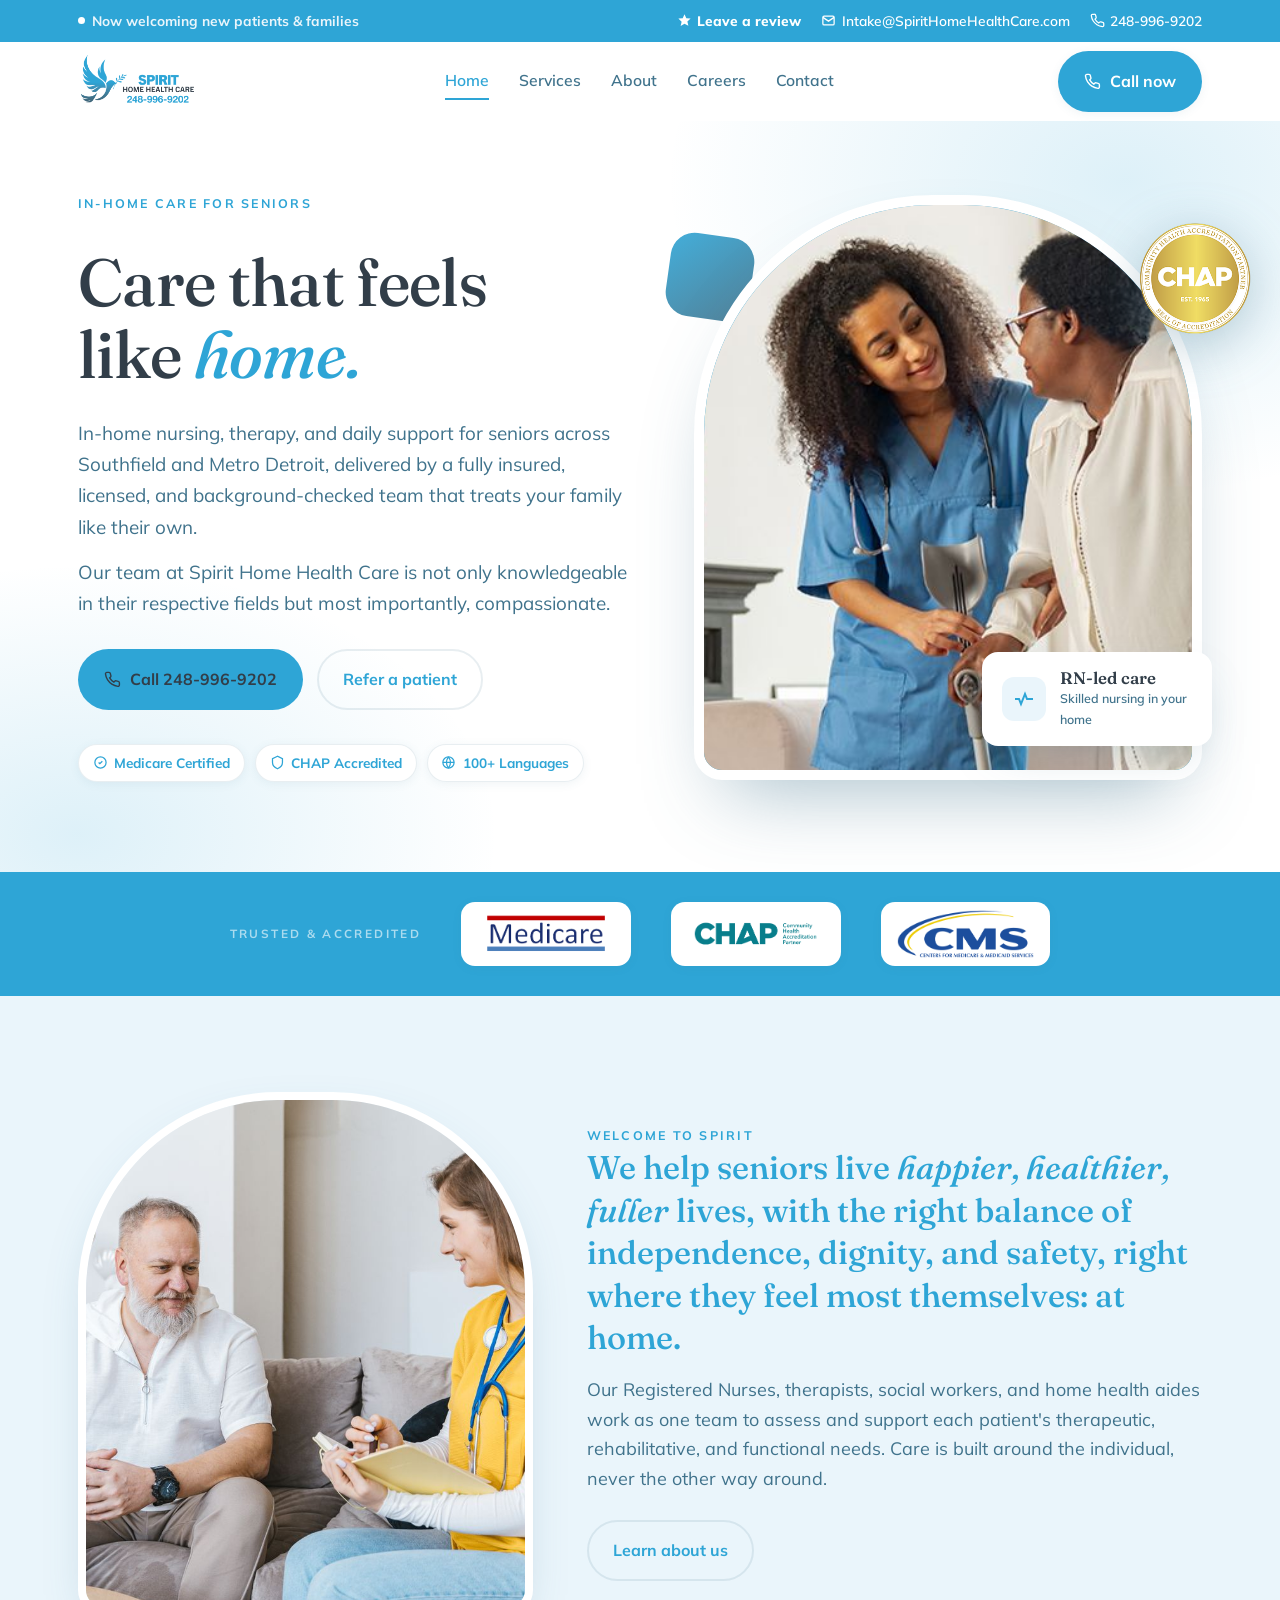
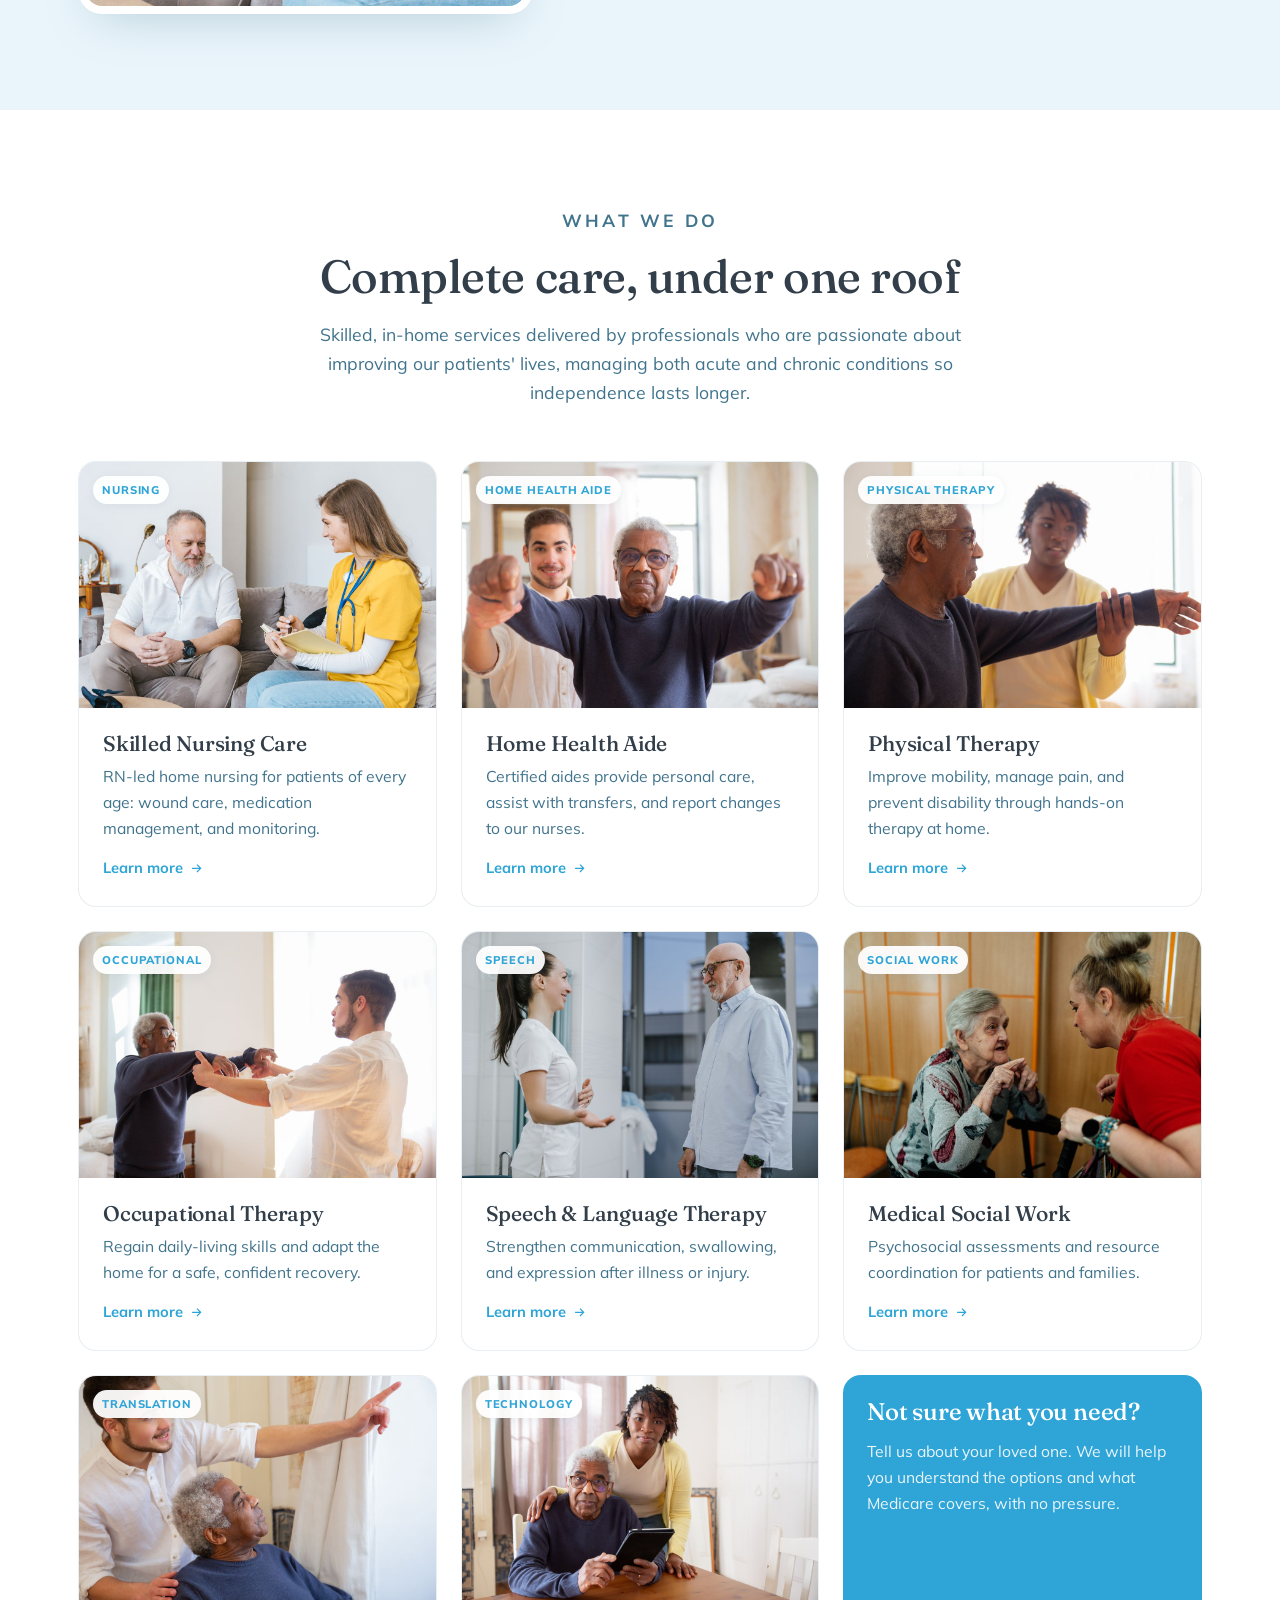
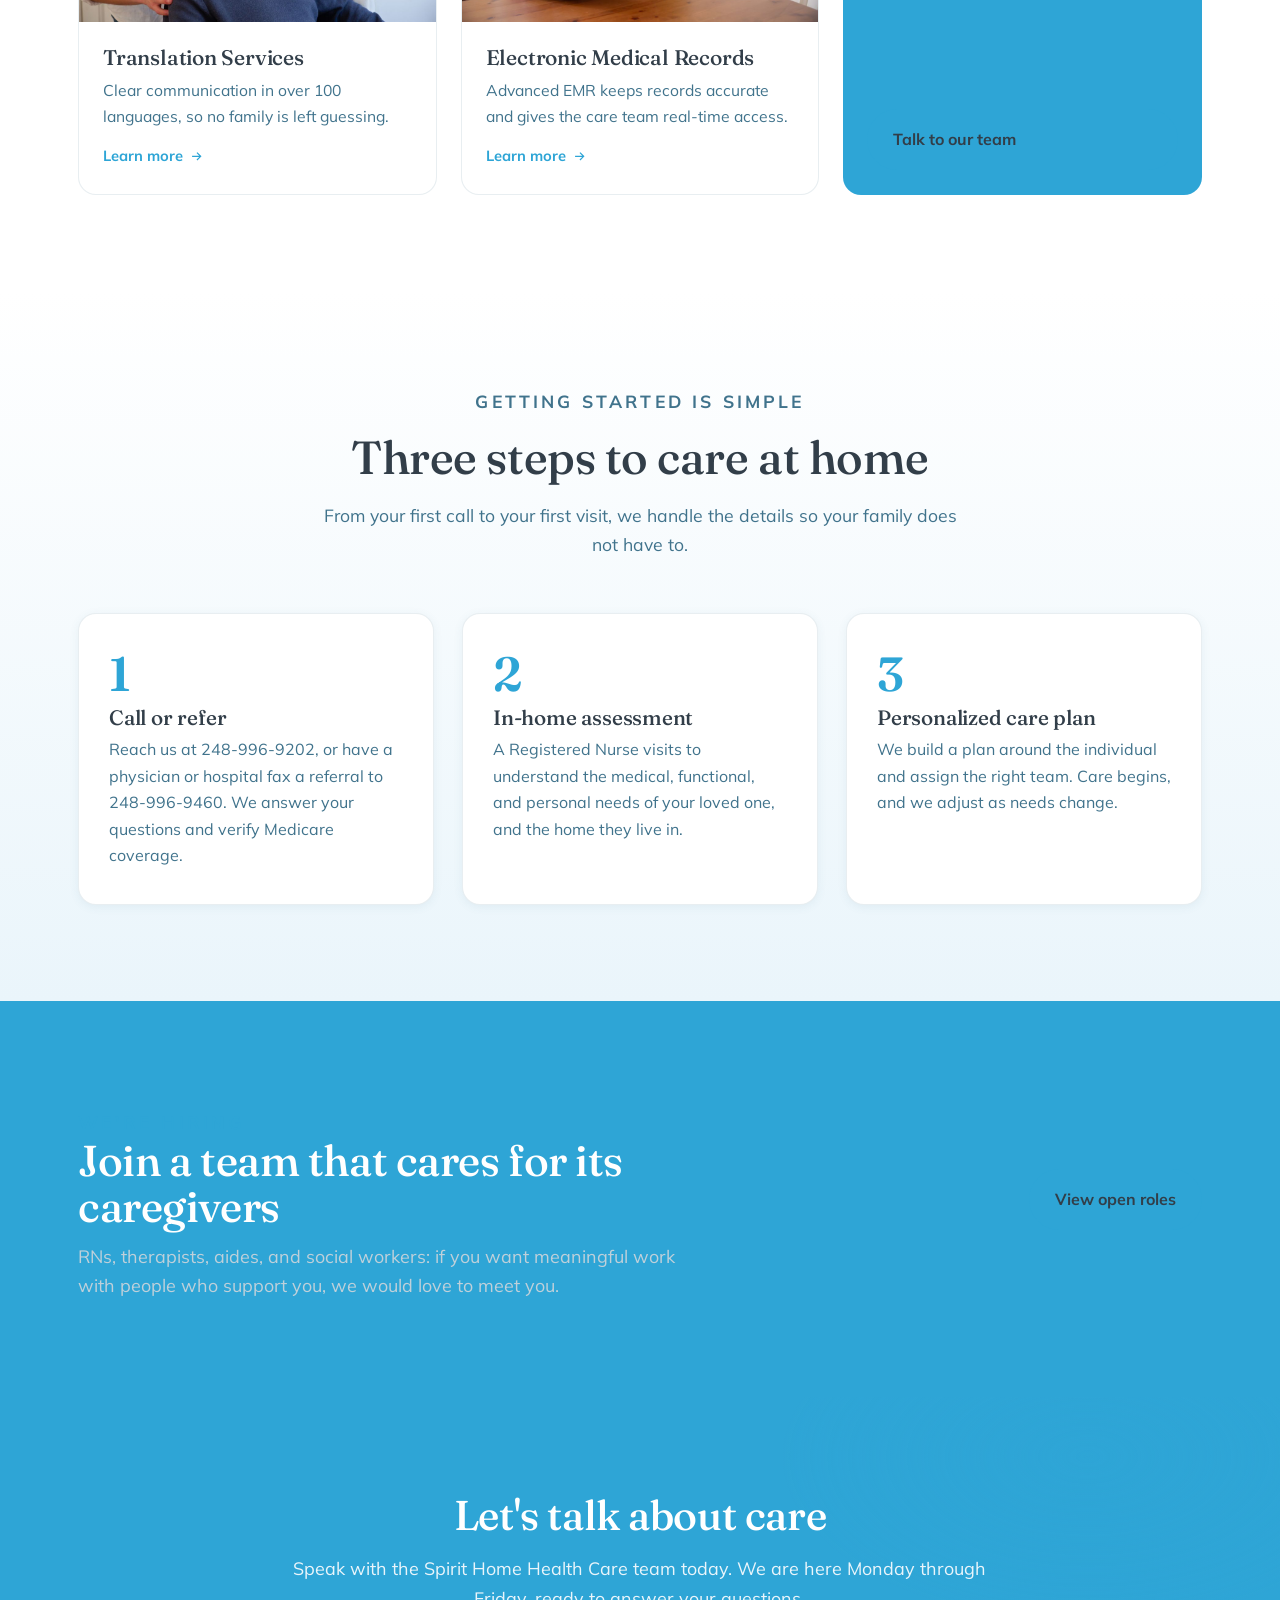
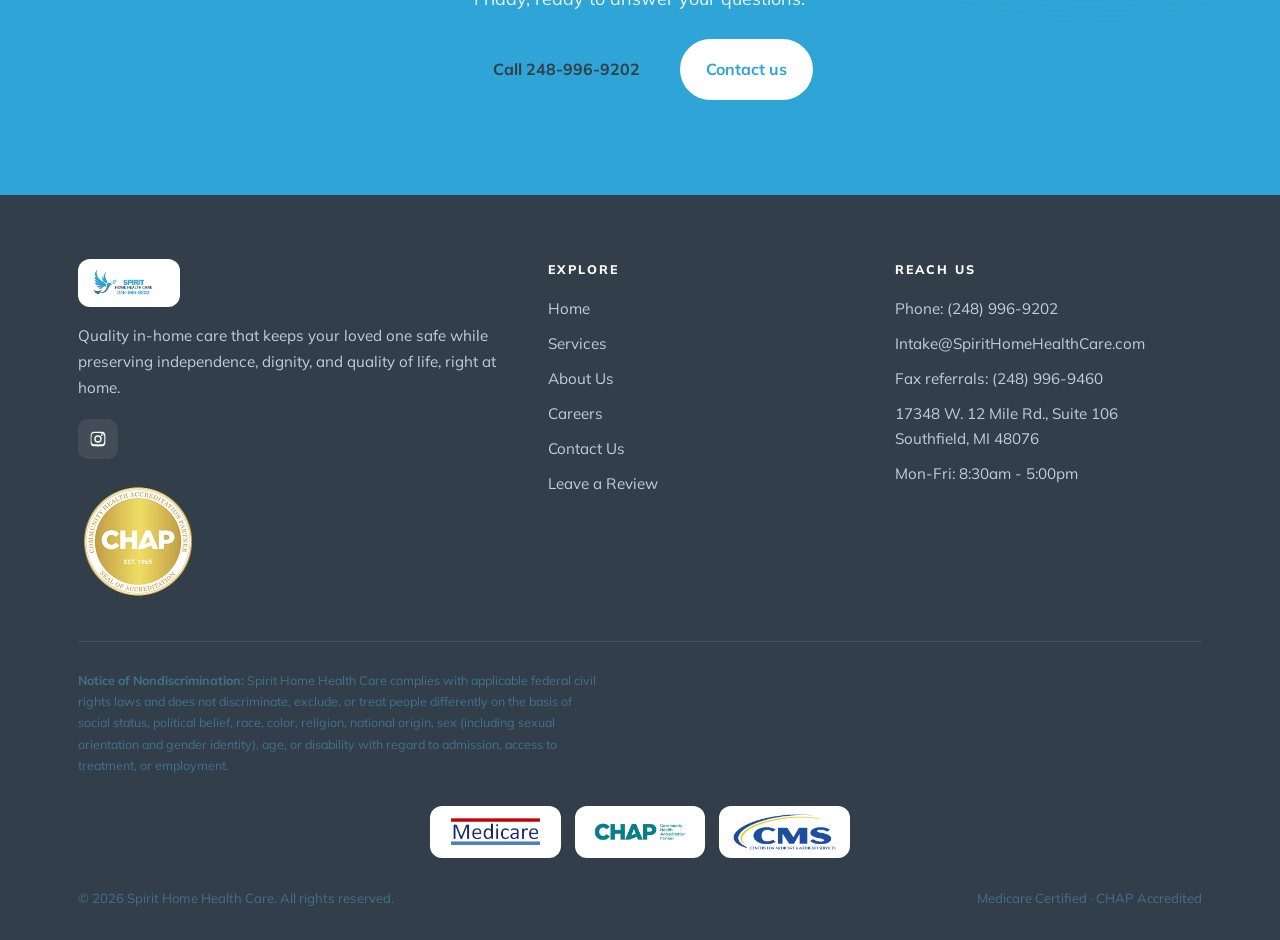
==== commit a8ada2bf: "Fix wording to 'respective fields' and match hero text style" ====
--- a/index.html
+++ b/index.html
@@ -309,7 +309,7 @@
       <p class="eyebrow load d1">In-home care for seniors</p>
       <h1 class="load d2">Care that feels<br>like <span class="ital">home.</span></h1>
       <p class="lede load d3">In-home nursing, therapy, and daily support for seniors across Southfield and Metro Detroit, delivered by a fully insured, licensed, and background-checked team that treats your family like their own.</p>
-      <p class="load d3" style="margin-top:16px;color:var(--ink);font-weight:600;font-size:1.1rem;max-width:30em">Our team at Spirit Home Health Care is not only knowledgeable in their respected fields but most importantly, compassionate.</p>
+      <p class="lede load d3" style="margin-top:14px">Our team at Spirit Home Health Care is not only knowledgeable in their respective fields but most importantly, compassionate.</p>
       <div class="cta-row load d4">
         <a class="btn btn-amber" href="tel:+12489969202"><svg viewBox="0 0 24 24" fill="none" stroke="currentColor" stroke-width="2"><path d="M22 16.92v3a2 2 0 0 1-2.18 2 19.79 19.79 0 0 1-8.63-3.07 19.5 19.5 0 0 1-6-6 19.79 19.79 0 0 1-3.07-8.67A2 2 0 0 1 4.11 2h3a2 2 0 0 1 2 1.72c.13.96.36 1.9.7 2.81a2 2 0 0 1-.45 2.11L8.09 9.91a16 16 0 0 0 6 6l1.27-1.27a2 2 0 0 1 2.11-.45c.91.34 1.85.57 2.81.7A2 2 0 0 1 22 16.92z"/></svg>Call 248-996-9202</a>
         <a class="btn btn-ghost" href="contact.html">Refer a patient</a>
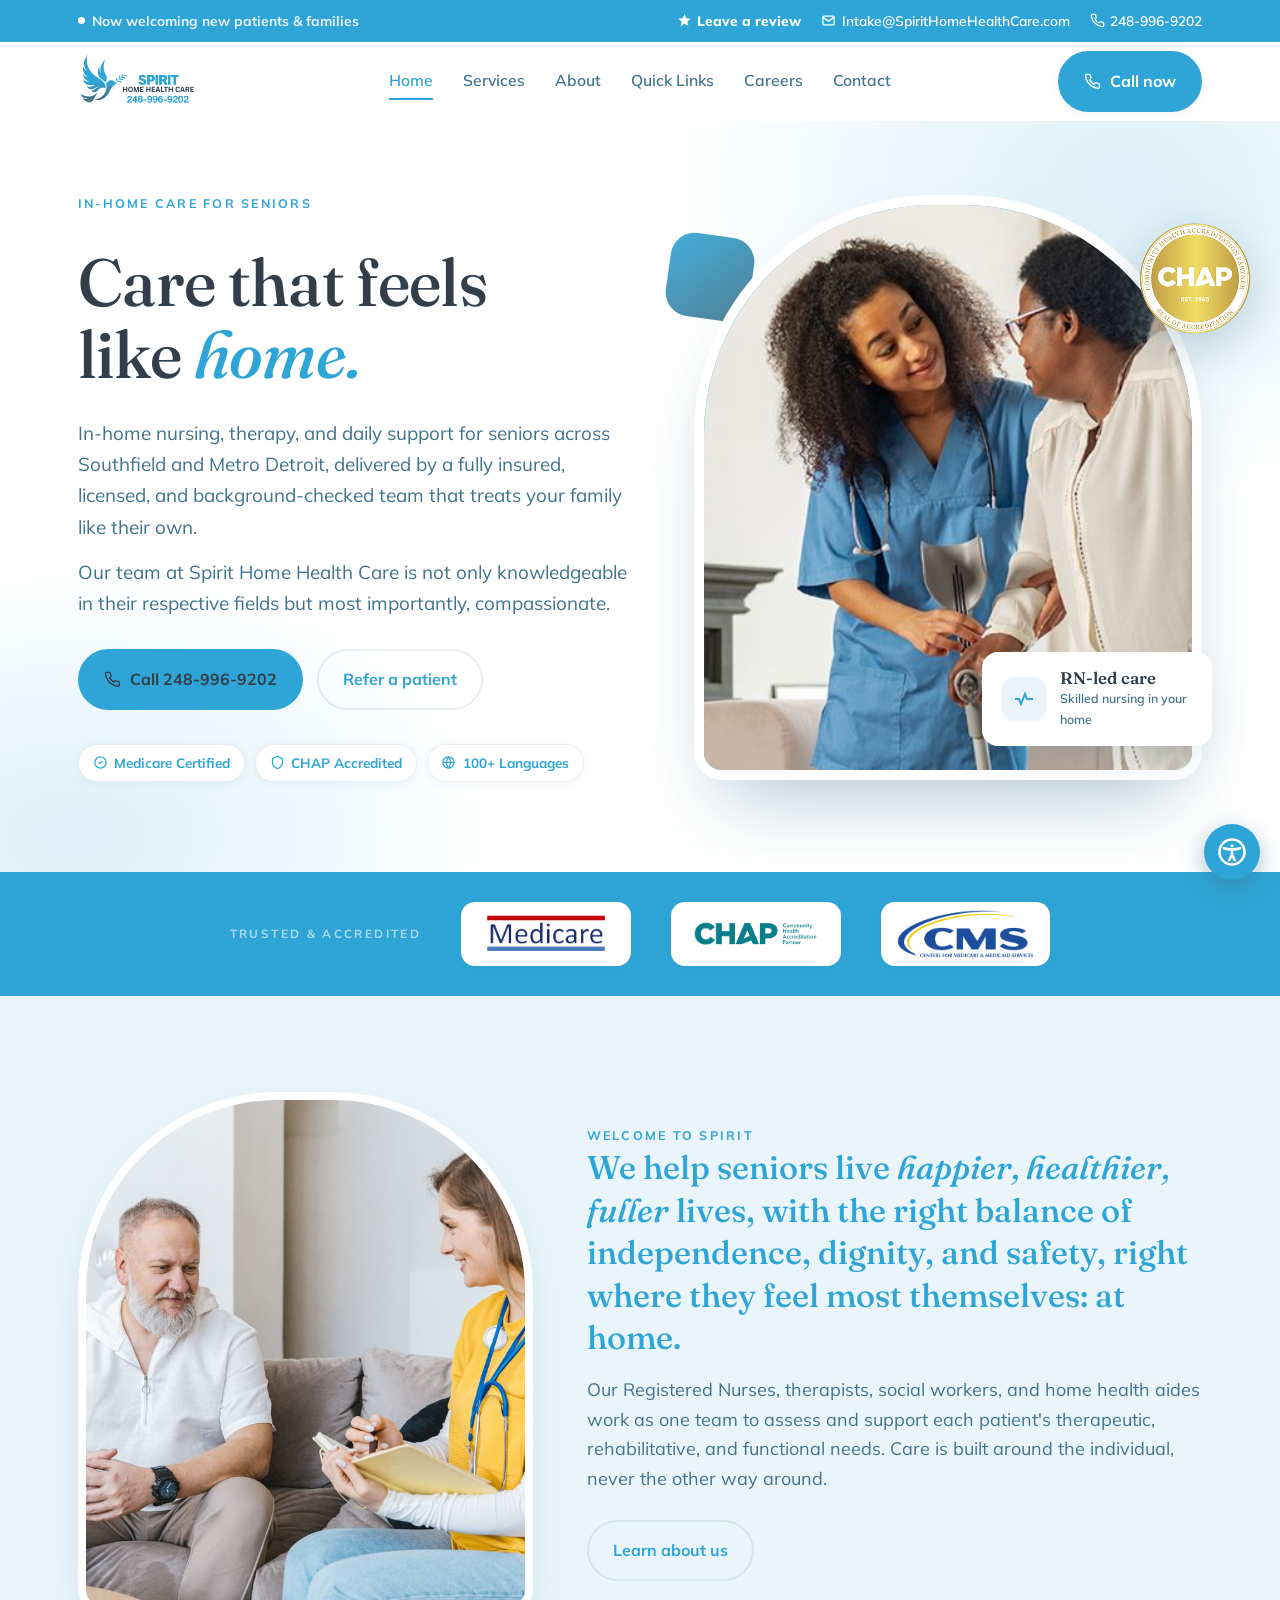
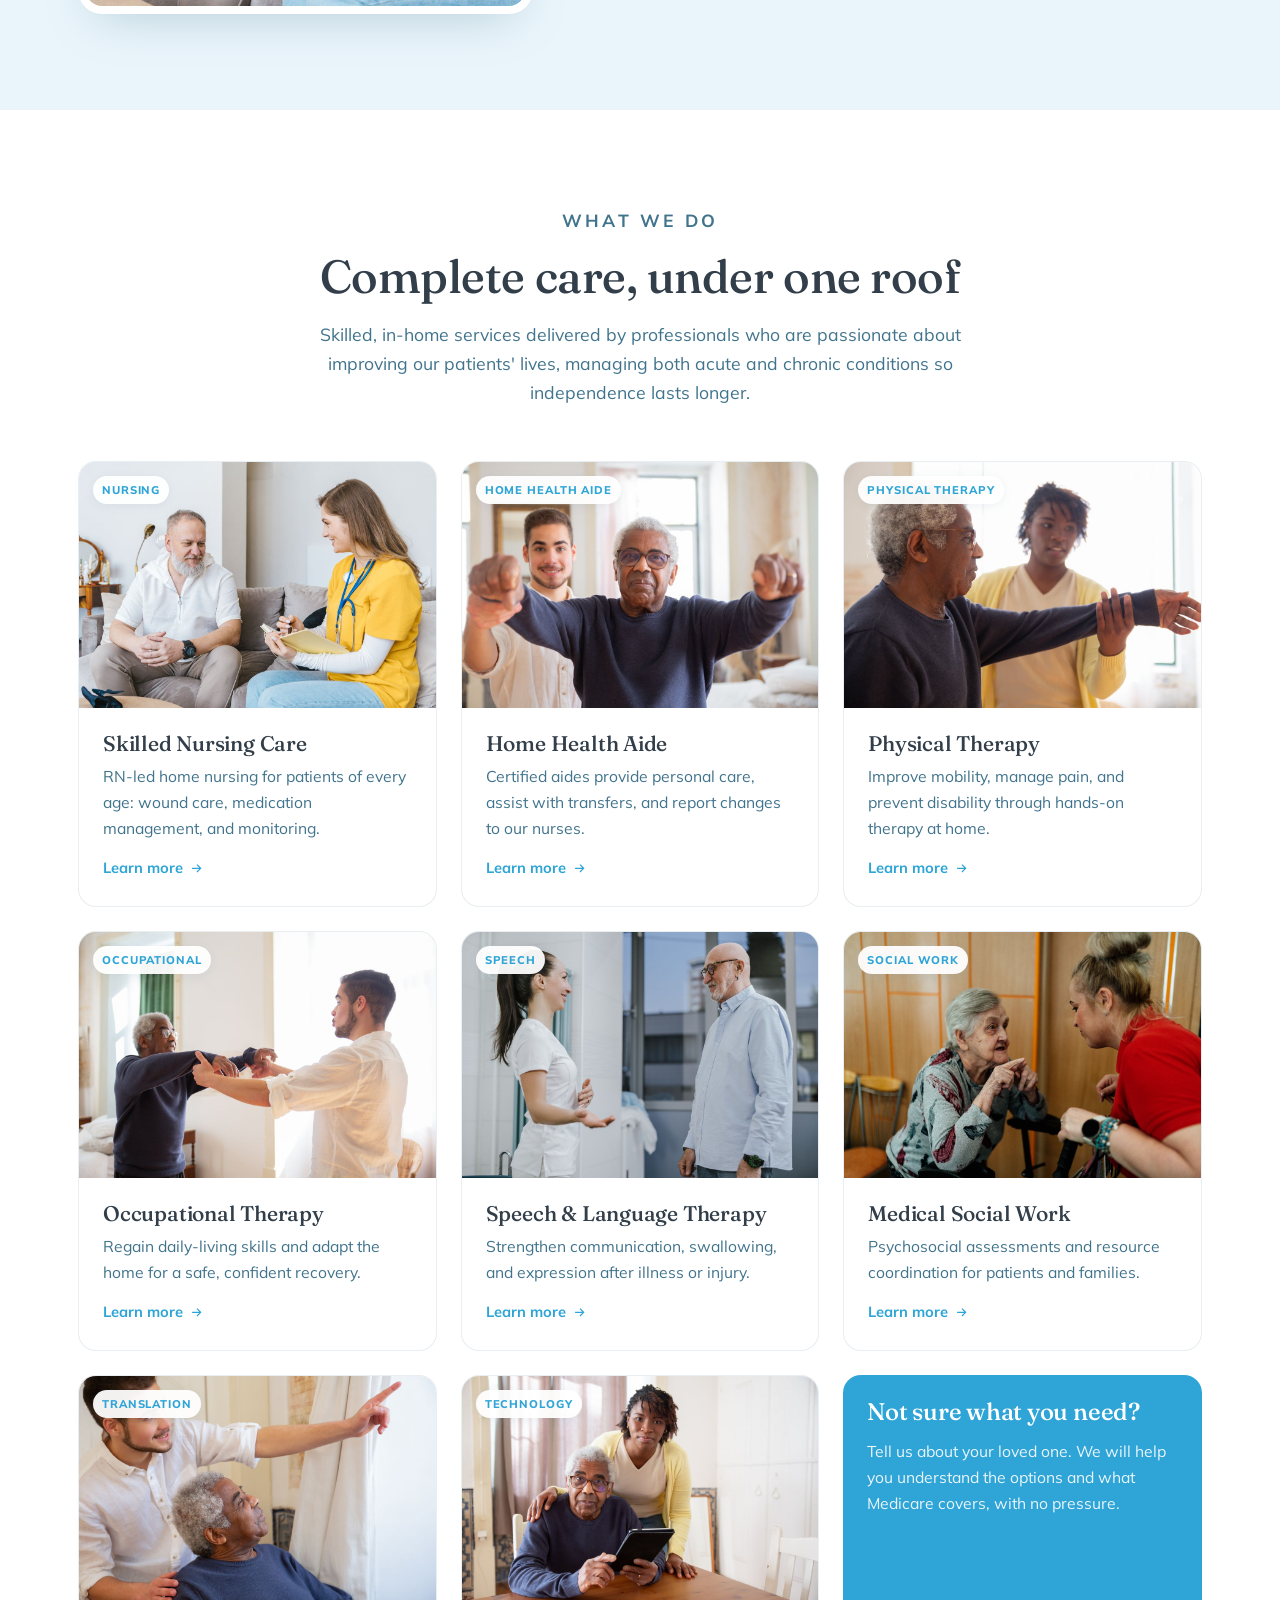
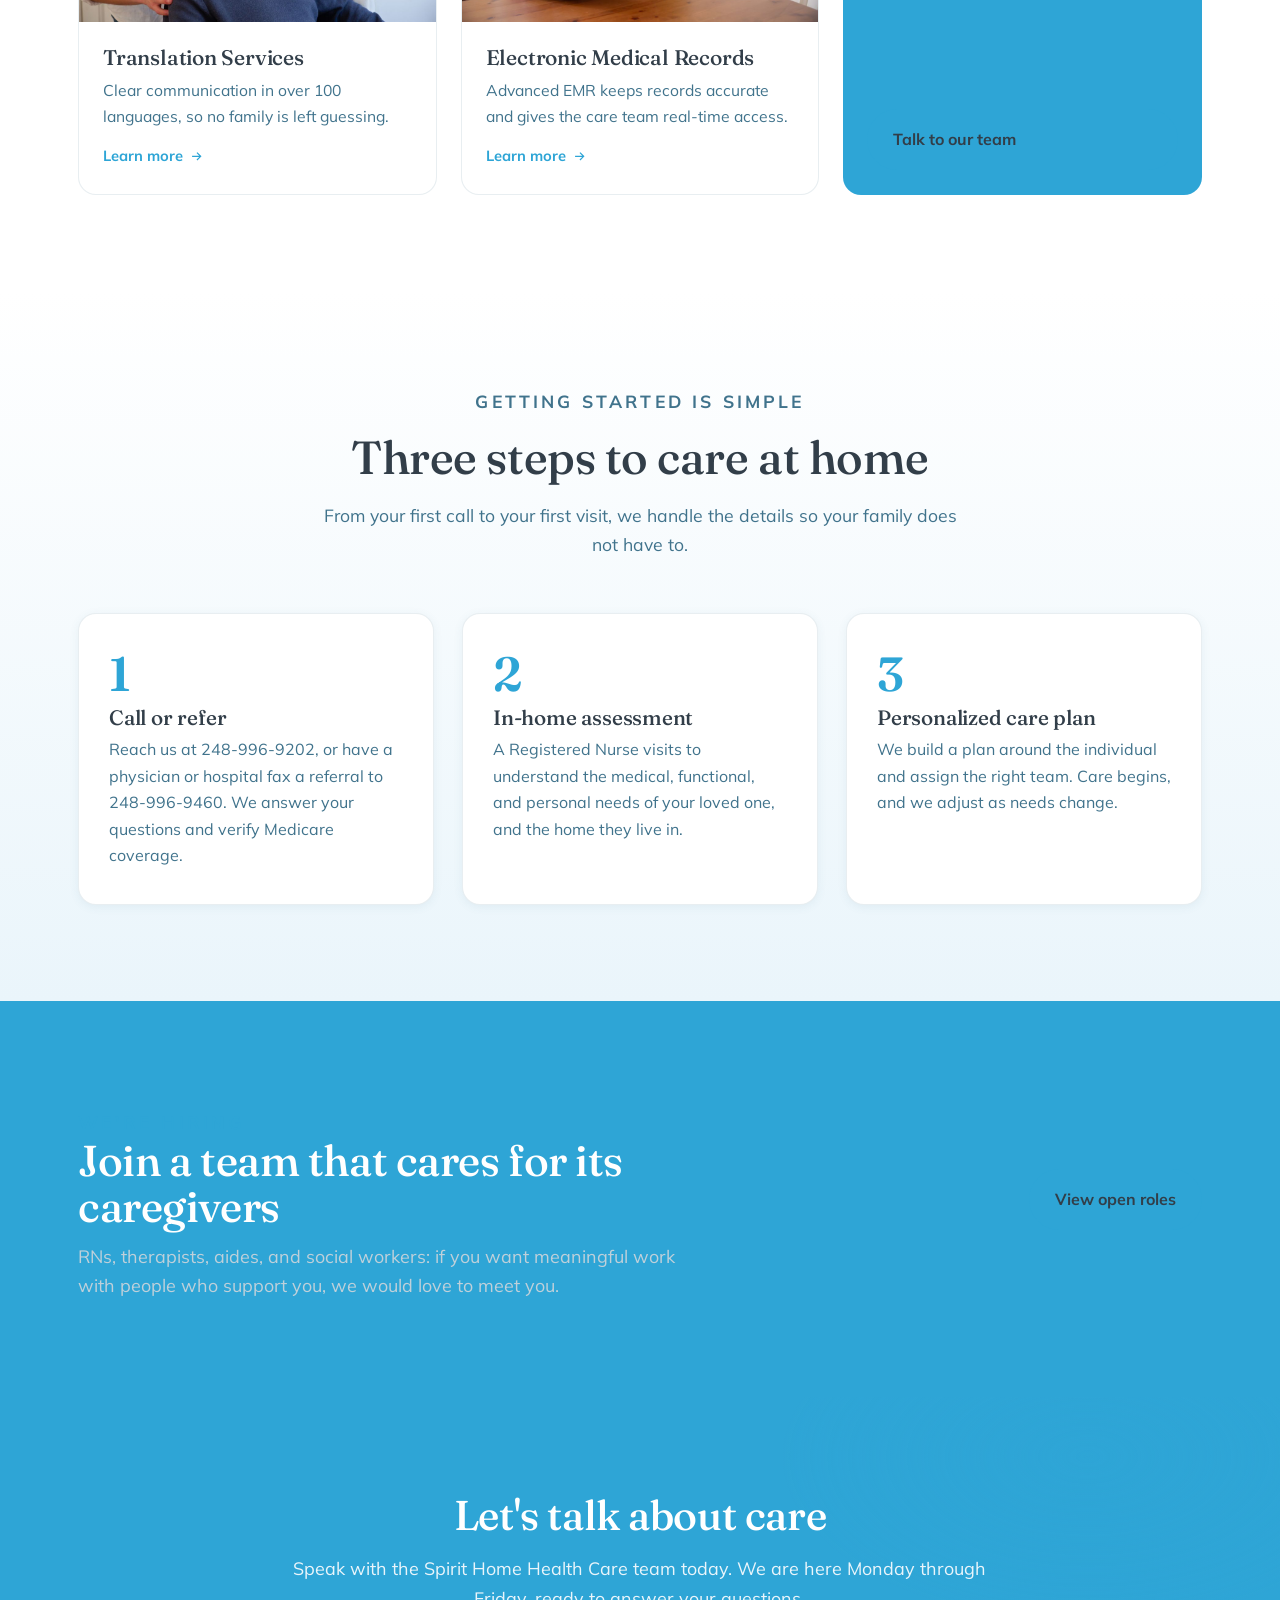
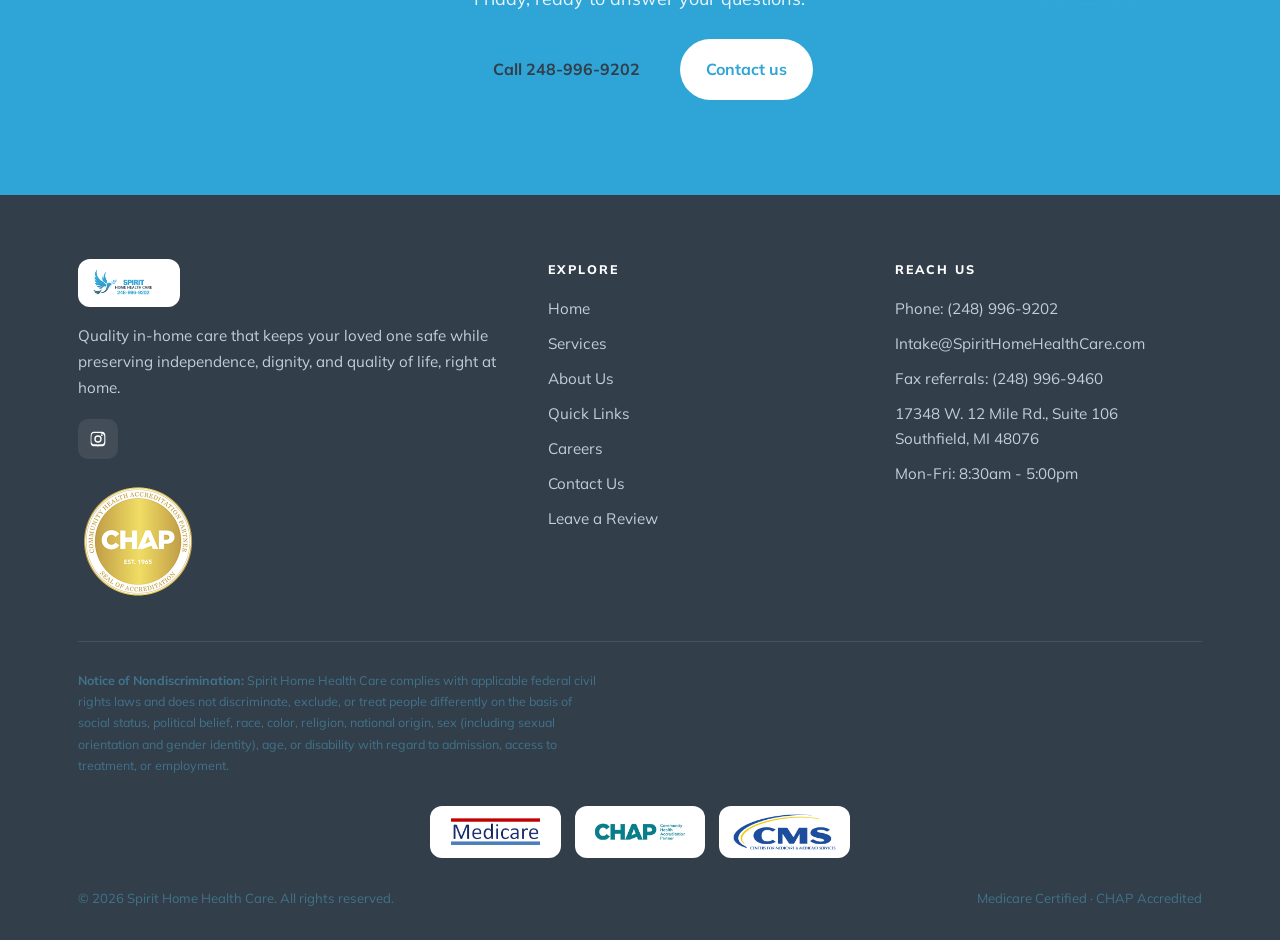
==== commit 80cfde25: "Add Tawk.to live chat widget (bottom-left)" ====
--- a/index.html
+++ b/index.html
@@ -11,6 +11,7 @@
 <link rel="preconnect" href="https://fonts.googleapis.com">
 <link rel="preconnect" href="https://fonts.gstatic.com" crossorigin>
 <link href="https://fonts.googleapis.com/css2?family=Fraunces:ital,opsz,wght@0,9..144,400;0,9..144,500;0,9..144,600;1,9..144,400&family=Mulish:wght@400;500;600;700;800&display=swap" rel="stylesheet">
+<link rel="stylesheet" href="assets/a11y.css">
 <style>
 :root{
   --teal-deep:#2EA5D6;--teal:#2EA5D6;--teal-bright:#2EA5D6;
@@ -23,7 +24,7 @@
 }
 *{box-sizing:border-box;margin:0;padding:0}
 html{scroll-behavior:smooth}
-body{font-family:var(--body);color:var(--ink);background:var(--paper);font-size:18px;line-height:1.65;-webkit-font-smoothing:antialiased;overflow-x:hidden}
+body{font-family:var(--body);color:var(--ink);background:var(--paper);font-size:1.125rem;line-height:1.65;-webkit-font-smoothing:antialiased;overflow-x:hidden}
 img{max-width:100%;display:block}
 a{color:inherit;text-decoration:none}
 h1,h2,h3{font-family:var(--display);font-weight:500;line-height:1.08;letter-spacing:-.01em}
@@ -63,8 +64,8 @@
 nav.links a::after{content:"";position:absolute;left:0;bottom:-2px;width:0;height:2px;background:var(--teal);transition:width .28s ease}
 nav.links a:hover{color:var(--teal-deep)}
 nav.links a:hover::after{width:100%}
-.p-home nav.links a[href="index.html"],.p-services nav.links a[href="services.html"],.p-about nav.links a[href="about.html"],.p-careers nav.links a[href="careers.html"],.p-contact nav.links a[href="contact.html"]{color:var(--teal-deep)}
-.p-home nav.links a[href="index.html"]::after,.p-services nav.links a[href="services.html"]::after,.p-about nav.links a[href="about.html"]::after,.p-careers nav.links a[href="careers.html"]::after,.p-contact nav.links a[href="contact.html"]::after{width:100%}
+.p-home nav.links a[href="index.html"],.p-services nav.links a[href="services.html"],.p-about nav.links a[href="about.html"],.p-careers nav.links a[href="careers.html"],.p-contact nav.links a[href="contact.html"],.p-quicklinks nav.links a[href="quick-links.html"]{color:var(--teal-deep)}
+.p-home nav.links a[href="index.html"]::after,.p-services nav.links a[href="services.html"]::after,.p-about nav.links a[href="about.html"]::after,.p-careers nav.links a[href="careers.html"]::after,.p-contact nav.links a[href="contact.html"]::after,.p-quicklinks nav.links a[href="quick-links.html"]::after{width:100%}
 .nav-cta{display:flex;align-items:center;gap:14px}
 .menu-btn{display:none;position:relative;background:none;border:0;cursor:pointer;color:var(--teal-deep);padding:8px}
 .menu-btn svg{width:28px;height:28px;transition:opacity .2s}
@@ -292,7 +293,7 @@
   <div class="wrap">
     <a class="brand" href="index.html"><img src="assets/img/logo.png" alt="Spirit Home Health Care, 248-996-9202" class="logo"/></a>
     <nav class="links" id="links">
-      <a href="index.html">Home</a><a href="services.html">Services</a><a href="about.html">About</a><a href="careers.html">Careers</a><a href="contact.html">Contact</a>
+      <a href="index.html">Home</a><a href="services.html">Services</a><a href="about.html">About</a><a href="quick-links.html">Quick Links</a><a href="careers.html">Careers</a><a href="contact.html">Contact</a>
     </nav>
     <div class="nav-cta">
       <a class="btn btn-primary" href="tel:+12489969202"><svg viewBox="0 0 24 24" fill="none" stroke="currentColor" stroke-width="2"><path d="M22 16.92v3a2 2 0 0 1-2.18 2 19.79 19.79 0 0 1-8.63-3.07 19.5 19.5 0 0 1-6-6 19.79 19.79 0 0 1-3.07-8.67A2 2 0 0 1 4.11 2h3a2 2 0 0 1 2 1.72c.13.96.36 1.9.7 2.81a2 2 0 0 1-.45 2.11L8.09 9.91a16 16 0 0 0 6 6l1.27-1.27a2 2 0 0 1 2.11-.45c.91.34 1.85.57 2.81.7A2 2 0 0 1 22 16.92z"/></svg><span class="btn-text">Call now</span></a>
@@ -405,7 +406,7 @@
         <div class="social"><a href="https://instagram.com/spirithomehealthcare" target="_blank" rel="noopener" aria-label="Follow Spirit Home Health Care on Instagram"><svg viewBox="0 0 24 24" fill="currentColor"><path d="M12 2.2c3.2 0 3.58.01 4.85.07 1.17.05 1.8.25 2.23.41.56.22.96.48 1.38.9.42.42.68.82.9 1.38.16.43.36 1.06.41 2.23.06 1.27.07 1.65.07 4.85s-.01 3.58-.07 4.85c-.05 1.17-.25 1.8-.41 2.23-.22.56-.48.96-.9 1.38-.42.42-.82.68-1.38.9-.43.16-1.06.36-2.23.41-1.27.06-1.65.07-4.85.07s-3.58-.01-4.85-.07c-1.17-.05-1.8-.25-2.23-.41-.56-.22-.96-.48-1.38-.9-.42-.42-.68-.82-.9-1.38-.16-.43-.36-1.06-.41-2.23C2.21 15.58 2.2 15.2 2.2 12s.01-3.58.07-4.85c.05-1.17.25-1.8.41-2.23.22-.56.48-.96.9-1.38.42-.42.82-.68 1.38-.9.43-.16 1.06-.36 2.23-.41C8.42 2.21 8.8 2.2 12 2.2zm0 1.8c-3.15 0-3.52.01-4.76.07-.9.04-1.39.19-1.71.32-.43.17-.74.37-1.06.69-.32.32-.52.63-.69 1.06-.13.32-.28.81-.32 1.71C3.21 9.9 3.2 10.27 3.2 12s.01 2.1.07 3.34c.04.9.19 1.39.32 1.71.17.43.37.74.69 1.06.32.32.63.52 1.06.69.32.13.81.28 1.71.32 1.24.06 1.61.07 4.76.07s3.52-.01 4.76-.07c.9-.04 1.39-.19 1.71-.32.43-.17.74-.37 1.06-.69.32-.32.52-.63.69-1.06.13-.32.28-.81.32-1.71.06-1.24.07-1.61.07-3.34s-.01-2.1-.07-3.34c-.04-.9-.19-1.39-.32-1.71a2.9 2.9 0 0 0-.69-1.06 2.9 2.9 0 0 0-1.06-.69c-.32-.13-.81-.28-1.71-.32C15.52 4.01 15.15 4 12 4zm0 3.06A4.94 4.94 0 1 1 7.06 12 4.94 4.94 0 0 1 12 7.06zm0 1.8A3.14 3.14 0 1 0 15.14 12 3.14 3.14 0 0 0 12 8.86zm6.29-2.02a1.15 1.15 0 1 1-1.15-1.15 1.15 1.15 0 0 1 1.15 1.15z"/></svg></a></div>
         <div style="margin-top:22px"><img src="assets/img/chap-seal.png" alt="CHAP Accredited, Seal of Accreditation" style="width:120px;height:120px;display:block"/></div>
       </div>
-      <div><h4>Explore</h4><ul><li><a href="index.html">Home</a></li><li><a href="services.html">Services</a></li><li><a href="about.html">About Us</a></li><li><a href="careers.html">Careers</a></li><li><a href="contact.html">Contact Us</a></li><li><a href="https://maps.app.goo.gl/78KayNpbwFcHHtH17" target="_blank" rel="noopener">Leave a Review</a></li></ul></div>
+      <div><h4>Explore</h4><ul><li><a href="index.html">Home</a></li><li><a href="services.html">Services</a></li><li><a href="about.html">About Us</a></li><li><a href="quick-links.html">Quick Links</a></li><li><a href="careers.html">Careers</a></li><li><a href="contact.html">Contact Us</a></li><li><a href="https://maps.app.goo.gl/78KayNpbwFcHHtH17" target="_blank" rel="noopener">Leave a Review</a></li></ul></div>
       <div><h4>Reach Us</h4><ul><li><a href="tel:+12489969202">Phone: (248) 996-9202</a></li><li><a href="mailto:Intake@SpiritHomeHealthCare.com">Intake@SpiritHomeHealthCare.com</a></li><li>Fax referrals: (248) 996-9460</li><li><a href="https://maps.google.com/maps?q=17348+W.+12+Mile+Rd.+Southfield+MI+48076" target="_blank" rel="noopener">17348 W. 12 Mile Rd., Suite 106<br>Southfield, MI 48076</a></li><li>Mon-Fri: 8:30am - 5:00pm</li></ul></div>
     </div>
     <p class="notice"><strong>Notice of Nondiscrimination:</strong> Spirit Home Health Care complies with applicable federal civil rights laws and does not discriminate, exclude, or treat people differently on the basis of social status, political belief, race, color, religion, national origin, sex (including sexual orientation and gender identity), age, or disability with regard to admission, access to treatment, or employment.</p>
@@ -434,5 +435,20 @@
 function googleTranslateElementInit(){new google.translate.TranslateElement({pageLanguage:'en',autoDisplay:false},'google_translate_element');}
 </script>
 <script type="text/javascript" src="https://translate.google.com/translate_a/element.js?cb=googleTranslateElementInit"></script>
+<script src="assets/a11y.js" defer></script>
+<!--Start of Tawk.to Script-->
+<script type="text/javascript">
+var Tawk_API=Tawk_API||{}, Tawk_LoadStart=new Date();
+Tawk_API.customStyle={visibility:{desktop:{position:'bl',xOffset:20,yOffset:20},mobile:{position:'bl',xOffset:12,yOffset:20}}};
+(function(){
+var s1=document.createElement("script"),s0=document.getElementsByTagName("script")[0];
+s1.async=true;
+s1.src='https://embed.tawk.to/6a695127c89d501d46eddd26/1julma0j9';
+s1.charset='UTF-8';
+s1.setAttribute('crossorigin','*');
+s0.parentNode.insertBefore(s1,s0);
+})();
+</script>
+<!--End of Tawk.to Script-->
 </body>
 </html>
--- a/assets/a11y.css
+++ b/assets/a11y.css
@@ -0,0 +1,23 @@
+/* Spirit Home Health Care — Accessibility widget */
+.acc-btn{position:fixed;right:20px;bottom:20px;z-index:9998;width:56px;height:56px;border-radius:50%;background:#2EA5D6;border:none;color:#fff;box-shadow:0 8px 24px rgba(64,115,140,.45);cursor:pointer;display:grid;place-items:center;transition:transform .2s,background .2s}
+.acc-btn:hover,.acc-btn:focus-visible{transform:scale(1.06);background:#40738C}
+.acc-btn svg{width:30px;height:30px}
+.acc-panel{position:fixed;right:20px;bottom:88px;z-index:9998;width:300px;max-width:calc(100vw - 40px);background:#fff;border-radius:16px;box-shadow:0 20px 50px rgba(50,62,73,.3);border:1px solid rgba(64,115,140,.15);padding:18px;transform:translateY(12px);opacity:0;visibility:hidden;transition:opacity .25s,transform .25s,visibility .25s;font-family:"Mulish",-apple-system,BlinkMacSystemFont,"Segoe UI",sans-serif}
+.acc-panel.open{opacity:1;visibility:visible;transform:translateY(0)}
+.acc-panel h3{font-size:1rem;font-weight:800;color:#323E49;margin:0 0 12px;display:flex;align-items:center;gap:8px}
+.acc-panel h3 svg{width:20px;height:20px;color:#2EA5D6}
+.acc-grid{display:grid;grid-template-columns:1fr 1fr;gap:9px}
+.acc-opt{display:flex;flex-direction:column;align-items:center;justify-content:center;gap:6px;min-height:74px;padding:10px 8px;border:1.5px solid rgba(64,115,140,.18);border-radius:12px;background:#fff;color:#323E49;font-size:.8rem;font-weight:700;cursor:pointer;text-align:center;transition:border-color .2s,background .2s,color .2s;font-family:inherit}
+.acc-opt:hover{border-color:#2EA5D6}
+.acc-opt.active{border-color:#2EA5D6;background:#EAF5FB;color:#2EA5D6}
+.acc-opt svg{width:22px;height:22px}
+.acc-reset{grid-column:1 / -1;margin-top:4px;padding:11px;border:none;border-radius:10px;background:#323E49;color:#fff;font-weight:700;font-size:.85rem;cursor:pointer;font-family:inherit}
+.acc-reset:hover{background:#40738C}
+/* applied effects */
+html.acc-contrast{filter:contrast(1.18) saturate(1.28)}
+html.acc-links a{text-decoration:underline !important;text-underline-offset:2px;outline:2px solid #2EA5D6;outline-offset:1px;border-radius:2px}
+html.acc-readable body,html.acc-readable body *{font-family:Verdana,Tahoma,Arial,sans-serif !important;letter-spacing:.02em}
+html.acc-readable body{line-height:1.95 !important}
+html.acc-cursor,html.acc-cursor *{cursor:url('data:image/svg+xml;utf8,<svg xmlns="http://www.w3.org/2000/svg" width="42" height="42" viewBox="0 0 42 42"><path d="M7 3l26 15-11 2 6 13-5 2-6-13-9 6z" fill="%23000" stroke="%23fff" stroke-width="1.6"/></svg>') 5 3, auto !important}
+@media(max-width:560px){.acc-btn{width:50px;height:50px;right:14px;bottom:14px}.acc-panel{right:14px;bottom:74px}}
+@media print{.acc-btn,.acc-panel{display:none !important}}
